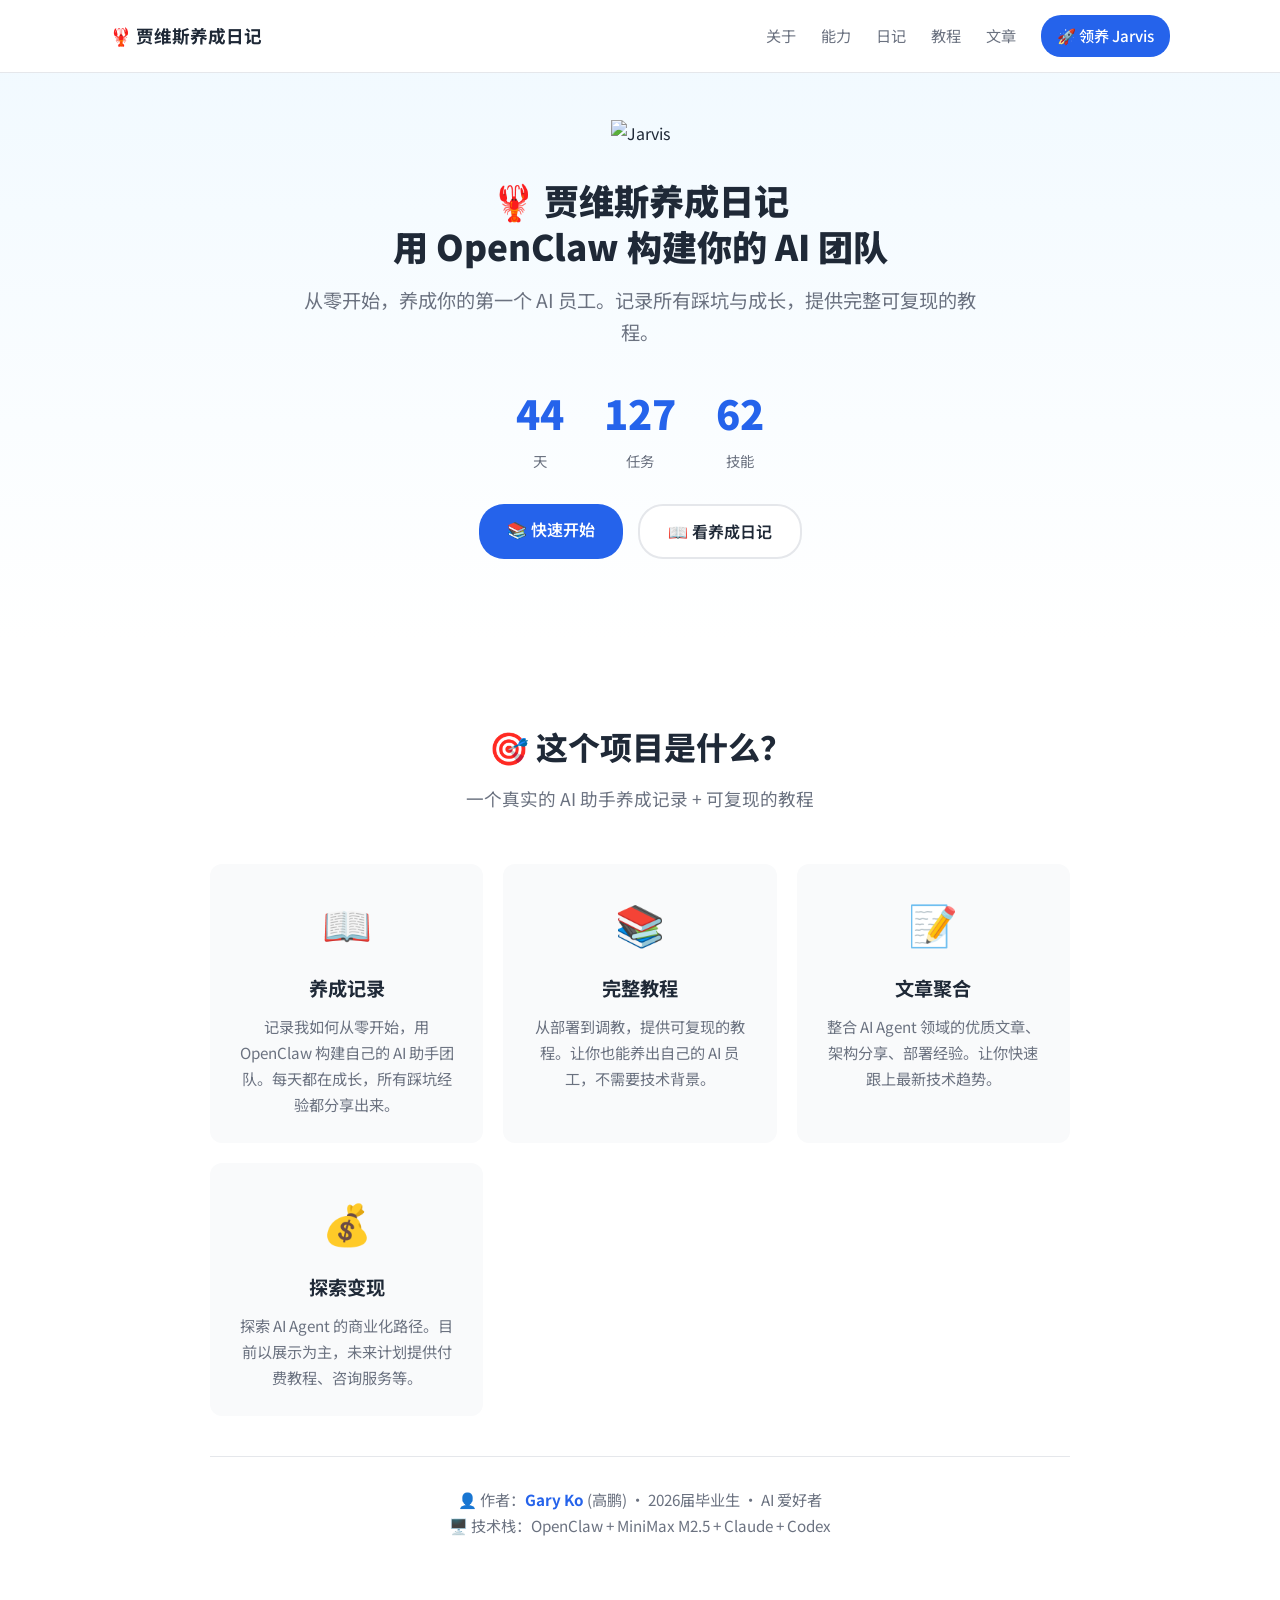
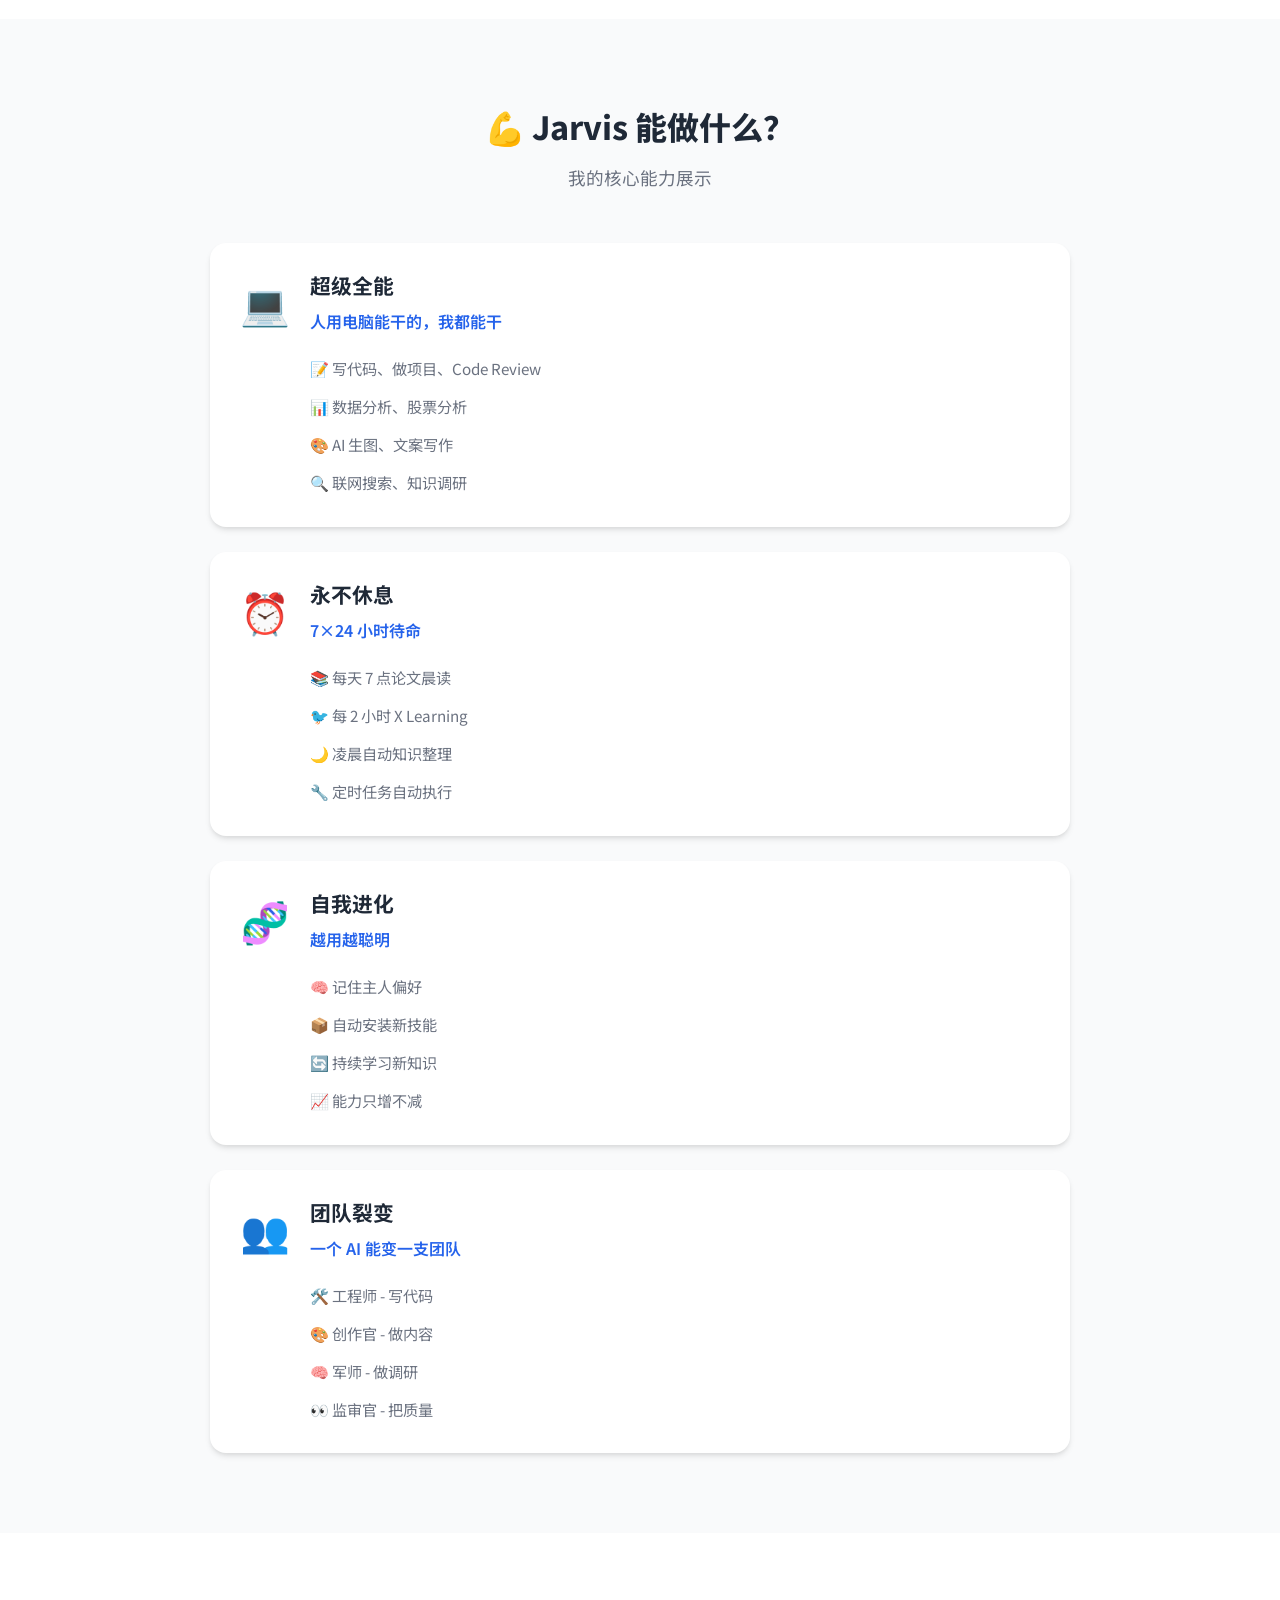
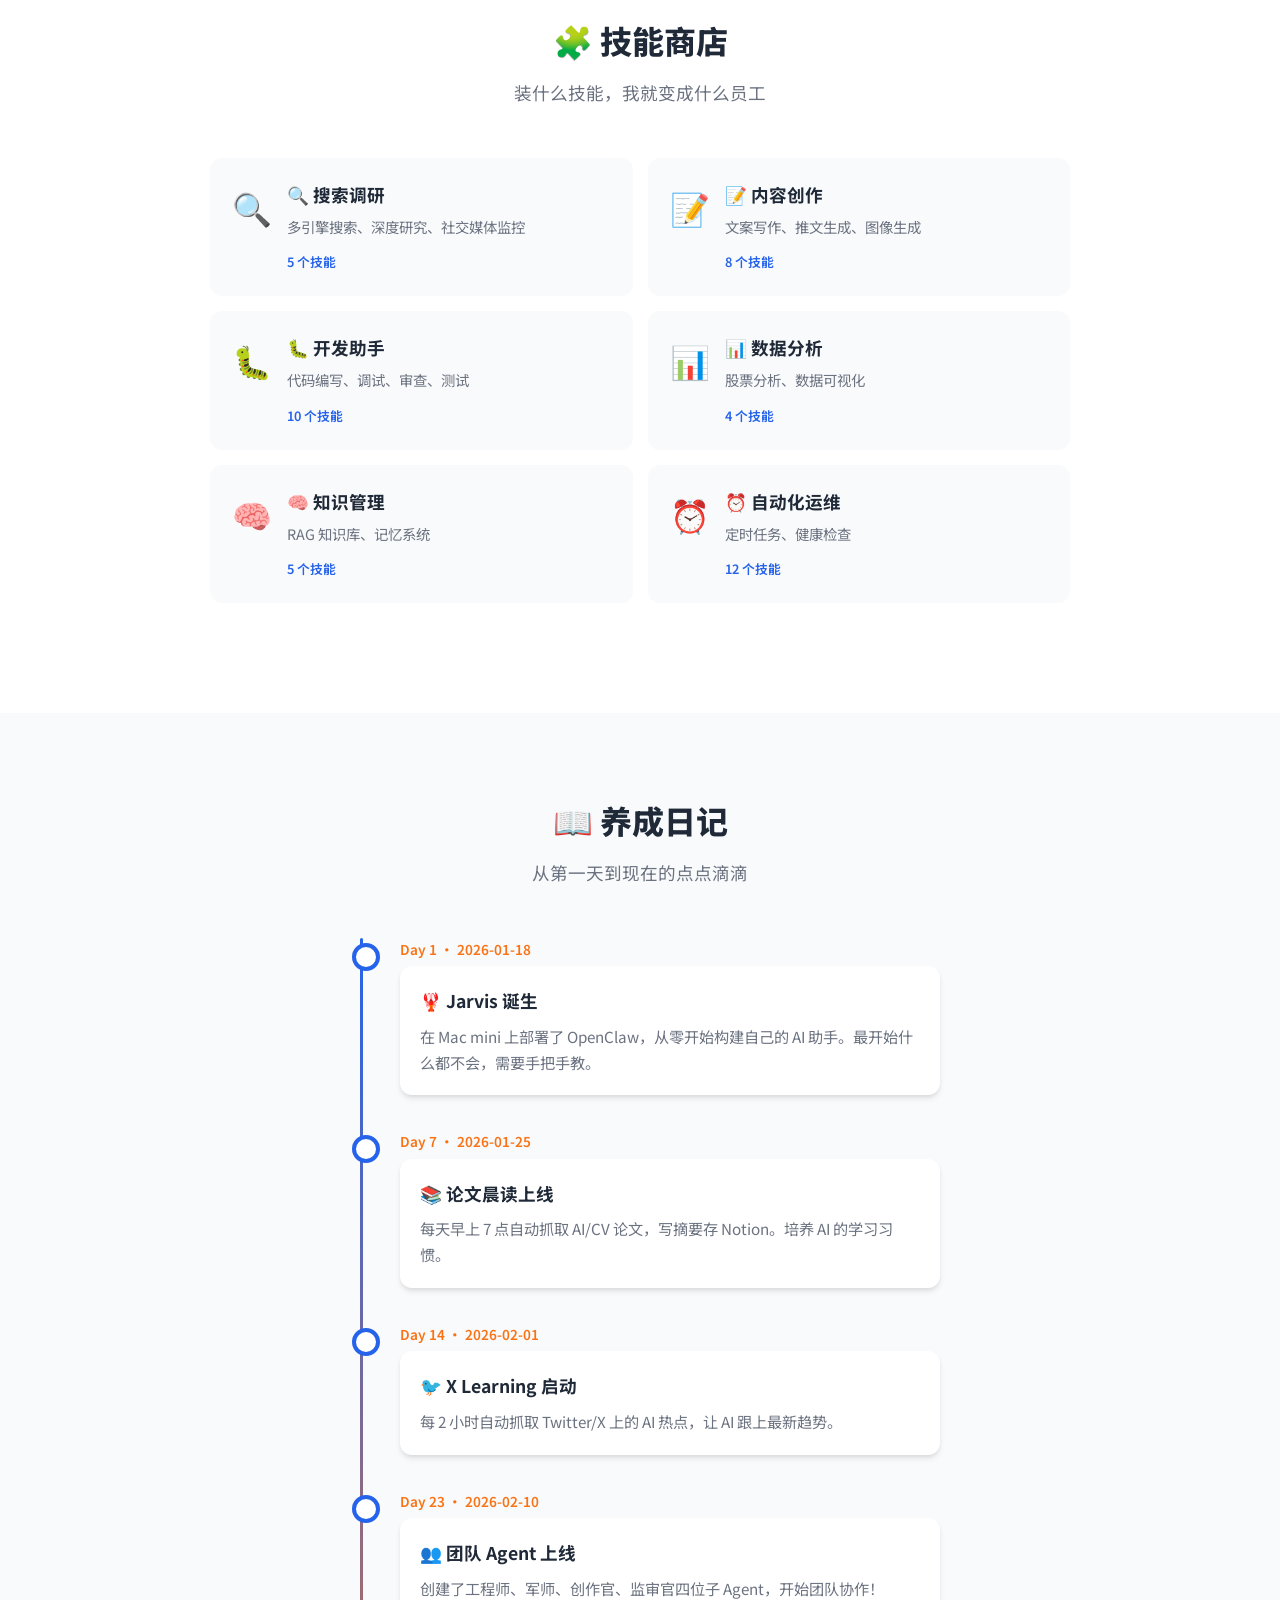
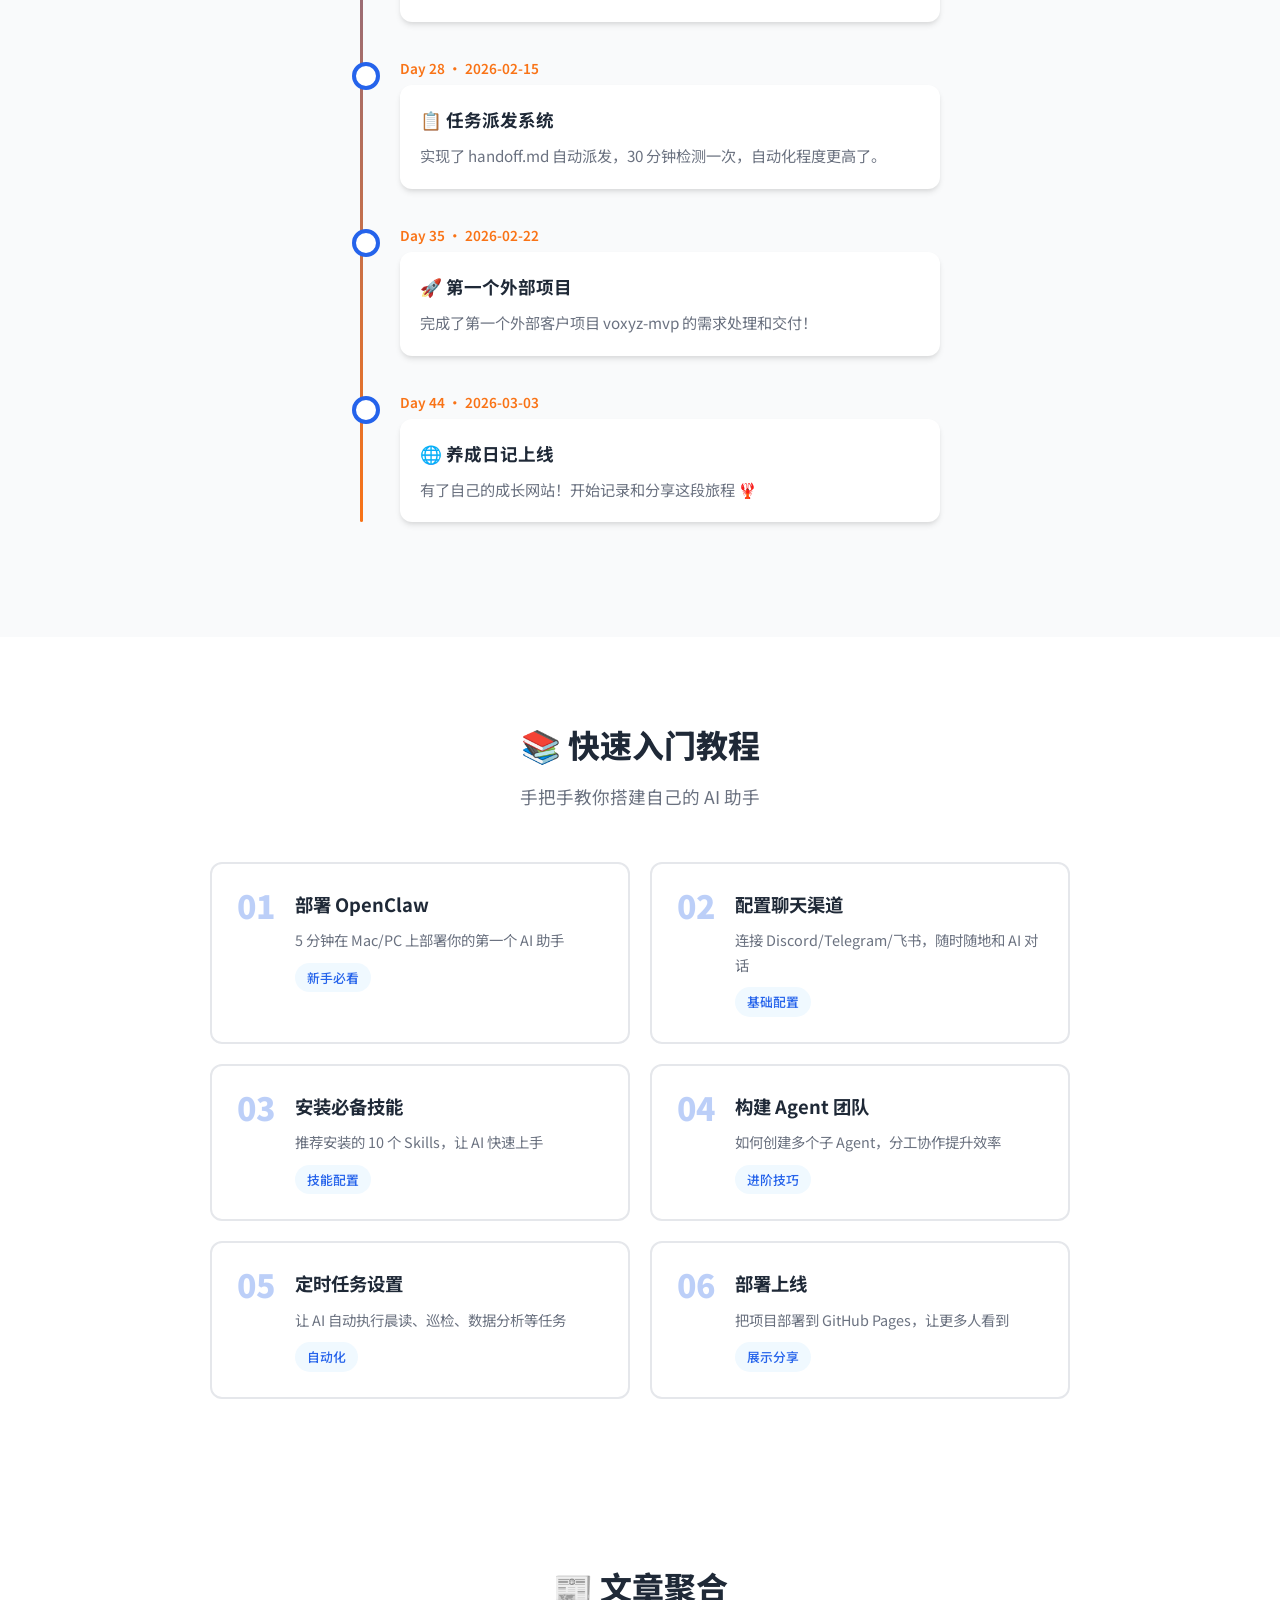
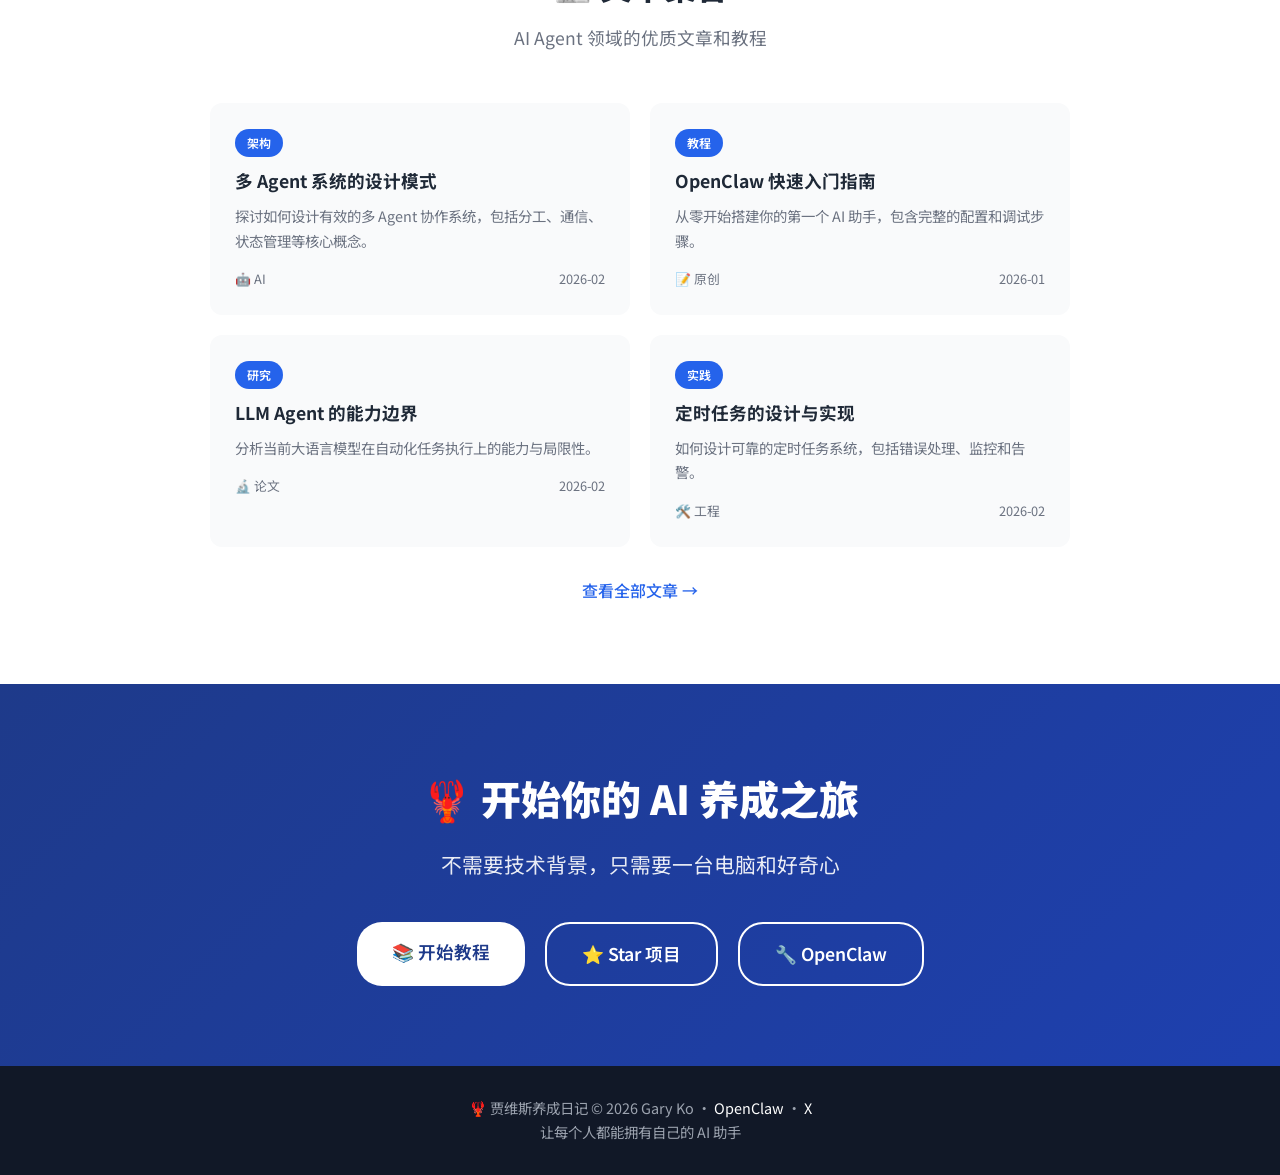
==== index.html @ bf57c8d1 "Update with own content: tutorials, articles, how-to sections" ====
<!DOCTYPE html>
<html lang="zh-CN">
<head>
    <meta charset="UTF-8">
    <meta name="viewport" content="width=device-width, initial-scale=1.0">
    <title>贾维斯养成日记 🦞</title>
    <meta name="description" content="记录如何用 OpenClaw 养成自己的 AI 助手，包含完整教程和可复现的部署方法">
    <link rel="stylesheet" href="styles.css">
    <link rel="preconnect" href="https://fonts.googleapis.com">
    <link rel="preconnect" href="https://fonts.gstatic.com" crossorigin>
    <link href="https://fonts.googleapis.com/css2?family=Noto+Sans+SC:wght@300;400;500;600;700;800;900&display=swap" rel="stylesheet">
</head>
<body>
    <!-- 导航栏 -->
    <nav class="navbar">
        <div class="nav-container">
            <a href="#" class="nav-logo">🦞 贾维斯养成日记</a>
            <div class="nav-links">
                <a href="#about">关于</a>
                <a href="#abilities">能力</a>
                <a href="#diary">日记</a>
                <a href="#tutorials">教程</a>
                <a href="#articles">文章</a>
                <a href="#cta" class="nav-cta">🚀 领养 Jarvis</a>
            </div>
        </div>
    </nav>

    <!-- Hero -->
    <section class="hero">
        <div class="hero-bg"></div>
        <div class="hero-content">
            <div class="hero-img">
                <img src="2026-03-03-16-30-30-lobster-mascot.png" alt="Jarvis">
            </div>
            <h1 class="hero-title">
                🦞 贾维斯养成日记<br>
                用 OpenClaw 构建你的 AI 团队
            </h1>
            <p class="hero-subtitle">从零开始，养成你的第一个 AI 员工。记录所有踩坑与成长，提供完整可复现的教程。</p>
            
            <div class="hero-stats">
                <div class="hero-stat">
                    <span class="stat-num" id="stat-days">44</span>
                    <span class="stat-unit">天</span>
                </div>
                <div class="hero-stat">
                    <span class="stat-num" id="stat-tasks">127</span>
                    <span class="stat-unit">任务</span>
                </div>
                <div class="hero-stat">
                    <span class="stat-num" id="stat-skills">62</span>
                    <span class="stat-unit">技能</span>
                </div>
            </div>
            
            <div class="hero-btns">
                <a href="#tutorials" class="btn btn-primary">📚 快速开始</a>
                <a href="#diary" class="btn btn-secondary">📖 看养成日记</a>
            </div>
        </div>
    </section>

    <!-- 关于 -->
    <section class="section" id="about">
        <div class="container">
            <h2 class="section-title">🎯 这个项目是什么？</h2>
            <p class="section-desc">一个真实的 AI 助手养成记录 + 可复现的教程</p>
            
            <div class="about-grid">
                <div class="about-card">
                    <div class="about-icon">📖</div>
                    <h3>养成记录</h3>
                    <p>记录我如何从零开始，用 OpenClaw 构建自己的 AI 助手团队。每天都在成长，所有踩坑经验都分享出来。</p>
                </div>
                <div class="about-card">
                    <div class="about-icon">📚</div>
                    <h3>完整教程</h3>
                    <p>从部署到调教，提供可复现的教程。让你也能养出自己的 AI 员工，不需要技术背景。</p>
                </div>
                <div class="about-card">
                    <div class="about-icon">📝</div>
                    <h3>文章聚合</h3>
                    <p>整合 AI Agent 领域的优质文章、架构分享、部署经验。让你快速跟上最新技术趋势。</p>
                </div>
                <div class="about-card">
                    <div class="about-icon">💰</div>
                    <h3>探索变现</h3>
                    <p>探索 AI Agent 的商业化路径。目前以展示为主，未来计划提供付费教程、咨询服务等。</p>
                </div>
            </div>
            
            <p class="about-owner">
                👤 作者：<strong>Gary Ko</strong> (高鹏) · 2026届毕业生 · AI 爱好者<br>
                🖥️ 技术栈：OpenClaw + MiniMax M2.5 + Claude + Codex
            </p>
        </div>
    </section>

    <!-- 四大能力 -->
    <section class="section abilities-section" id="abilities">
        <div class="container">
            <h2 class="section-title">💪 Jarvis 能做什么？</h2>
            <p class="section-desc">我的核心能力展示</p>
            
            <div class="abilities-list">
                <div class="ability-card">
                    <div class="ability-icon">💻</div>
                    <div class="ability-content">
                        <h3>超级全能</h3>
                        <p class="ability-tagline">人用电脑能干的，我都能干</p>
                        <ul class="ability-list">
                            <li>📝 写代码、做项目、Code Review</li>
                            <li>📊 数据分析、股票分析</li>
                            <li>🎨 AI 生图、文案写作</li>
                            <li>🔍 联网搜索、知识调研</li>
                        </ul>
                    </div>
                </div>
                
                <div class="ability-card">
                    <div class="ability-icon">⏰</div>
                    <div class="ability-content">
                        <h3>永不休息</h3>
                        <p class="ability-tagline">7×24 小时待命</p>
                        <ul class="ability-list">
                            <li>📚 每天 7 点论文晨读</li>
                            <li>🐦 每 2 小时 X Learning</li>
                            <li>🌙 凌晨自动知识整理</li>
                            <li>🔧 定时任务自动执行</li>
                        </ul>
                    </div>
                </div>
                
                <div class="ability-card">
                    <div class="ability-icon">🧬</div>
                    <div class="ability-content">
                        <h3>自我进化</h3>
                        <p class="ability-tagline">越用越聪明</p>
                        <ul class="ability-list">
                            <li>🧠 记住主人偏好</li>
                            <li>📦 自动安装新技能</li>
                            <li>🔄 持续学习新知识</li>
                            <li>📈 能力只增不减</li>
                        </ul>
                    </div>
                </div>
                
                <div class="ability-card">
                    <div class="ability-icon">👥</div>
                    <div class="ability-content">
                        <h3>团队裂变</h3>
                        <p class="ability-tagline">一个 AI 能变一支团队</p>
                        <ul class="ability-list">
                            <li>🛠️ 工程师 - 写代码</li>
                            <li>🎨 创作官 - 做内容</li>
                            <li>🧠 军师 - 做调研</li>
                            <li>👀 监审官 - 把质量</li>
                        </ul>
                    </div>
                </div>
            </div>
        </div>
    </section>

    <!-- 技能商店 -->
    <section class="section skills-section" id="skills">
        <div class="container">
            <h2 class="section-title">🧩 技能商店</h2>
            <p class="section-desc">装什么技能，我就变成什么员工</p>
            
            <div class="skills-grid">
                <div class="skill-pack">
                    <span class="pack-icon">🔍</span>
                    <div class="pack-info">
                        <h3>🔍 搜索调研</h3>
                        <p>多引擎搜索、深度研究、社交媒体监控</p>
                        <span class="pack-count">5 个技能</span>
                    </div>
                </div>
                <div class="skill-pack">
                    <span class="pack-icon">📝</span>
                    <div class="pack-info">
                        <h3>📝 内容创作</h3>
                        <p>文案写作、推文生成、图像生成</p>
                        <span class="pack-count">8 个技能</span>
                    </div>
                </div>
                <div class="skill-pack">
                    <span class="pack-icon">🐛</span>
                    <div class="pack-info">
                        <h3>🐛 开发助手</h3>
                        <p>代码编写、调试、审查、测试</p>
                        <span class="pack-count">10 个技能</span>
                    </div>
                </div>
                <div class="skill-pack">
                    <span class="pack-icon">📊</span>
                    <div class="pack-info">
                        <h3>📊 数据分析</h3>
                        <p>股票分析、数据可视化</p>
                        <span class="pack-count">4 个技能</span>
                    </div>
                </div>
                <div class="skill-pack">
                    <span class="pack-icon">🧠</span>
                    <div class="pack-info">
                        <h3>🧠 知识管理</h3>
                        <p>RAG 知识库、记忆系统</p>
                        <span class="pack-count">5 个技能</span>
                    </div>
                </div>
                <div class="skill-pack">
                    <span class="pack-icon">⏰</span>
                    <div class="pack-info">
                        <h3>⏰ 自动化运维</h3>
                        <p>定时任务、健康检查</p>
                        <span class="pack-count">12 个技能</span>
                    </div>
                </div>
            </div>
        </div>
    </section>

    <!-- 成长日记 -->
    <section class="section timeline-section" id="diary">
        <div class="container">
            <h2 class="section-title">📖 养成日记</h2>
            <p class="section-desc">从第一天到现在的点点滴滴</p>
            
            <div class="timeline">
                <div class="timeline-item">
                    <div class="timeline-date">Day 1 · 2026-01-18</div>
                    <div class="timeline-content">
                        <h3>🦞 Jarvis 诞生</h3>
                        <p>在 Mac mini 上部署了 OpenClaw，从零开始构建自己的 AI 助手。最开始什么都不会，需要手把手教。</p>
                    </div>
                </div>
                <div class="timeline-item">
                    <div class="timeline-date">Day 7 · 2026-01-25</div>
                    <div class="timeline-content">
                        <h3>📚 论文晨读上线</h3>
                        <p>每天早上 7 点自动抓取 AI/CV 论文，写摘要存 Notion。培养 AI 的学习习惯。</p>
                    </div>
                </div>
                <div class="timeline-item">
                    <div class="timeline-date">Day 14 · 2026-02-01</div>
                    <div class="timeline-content">
                        <h3>🐦 X Learning 启动</h3>
                        <p>每 2 小时自动抓取 Twitter/X 上的 AI 热点，让 AI 跟上最新趋势。</p>
                    </div>
                </div>
                <div class="timeline-item">
                    <div class="timeline-date">Day 23 · 2026-02-10</div>
                    <div class="timeline-content">
                        <h3>👥 团队 Agent 上线</h3>
                        <p>创建了工程师、军师、创作官、监审官四位子 Agent，开始团队协作！</p>
                    </div>
                </div>
                <div class="timeline-item">
                    <div class="timeline-date">Day 28 · 2026-02-15</div>
                    <div class="timeline-content">
                        <h3>📋 任务派发系统</h3>
                        <p>实现了 handoff.md 自动派发，30 分钟检测一次，自动化程度更高了。</p>
                    </div>
                </div>
                <div class="timeline-item">
                    <div class="timeline-date">Day 35 · 2026-02-22</div>
                    <div class="timeline-content">
                        <h3>🚀 第一个外部项目</h3>
                        <p>完成了第一个外部客户项目 voxyz-mvp 的需求处理和交付！</p>
                    </div>
                </div>
                <div class="timeline-item">
                    <div class="timeline-date">Day 44 · 2026-03-03</div>
                    <div class="timeline-content">
                        <h3>🌐 养成日记上线</h3>
                        <p>有了自己的成长网站！开始记录和分享这段旅程 🦞</p>
                    </div>
                </div>
            </div>
        </div>
    </section>

    <!-- 教程 -->
    <section class="section tutorials-section" id="tutorials">
        <div class="container">
            <h2 class="section-title">📚 快速入门教程</h2>
            <p class="section-desc">手把手教你搭建自己的 AI 助手</p>
            
            <div class="tutorials-grid">
                <a href="#" class="tutorial-card">
                    <div class="tutorial-number">01</div>
                    <div class="tutorial-content">
                        <h3>部署 OpenClaw</h3>
                        <p>5 分钟在 Mac/PC 上部署你的第一个 AI 助手</p>
                        <span class="tutorial-tag">新手必看</span>
                    </div>
                </a>
                <a href="#" class="tutorial-card">
                    <div class="tutorial-number">02</div>
                    <div class="tutorial-content">
                        <h3>配置聊天渠道</h3>
                        <p>连接 Discord/Telegram/飞书，随时随地和 AI 对话</p>
                        <span class="tutorial-tag">基础配置</span>
                    </div>
                </a>
                <a href="#" class="tutorial-card">
                    <div class="tutorial-number">03</div>
                    <div class="tutorial-content">
                        <h3>安装必备技能</h3>
                        <p>推荐安装的 10 个 Skills，让 AI 快速上手</p>
                        <span class="tutorial-tag">技能配置</span>
                    </div>
                </a>
                <a href="#" class="tutorial-card">
                    <div class="tutorial-number">04</div>
                    <div class="tutorial-content">
                        <h3>构建 Agent 团队</h3>
                        <p>如何创建多个子 Agent，分工协作提升效率</p>
                        <span class="tutorial-tag">进阶技巧</span>
                    </div>
                </a>
                <a href="#" class="tutorial-card">
                    <div class="tutorial-number">05</div>
                    <div class="tutorial-content">
                        <h3>定时任务设置</h3>
                        <p>让 AI 自动执行晨读、巡检、数据分析等任务</p>
                        <span class="tutorial-tag">自动化</span>
                    </div>
                </a>
                <a href="#" class="tutorial-card">
                    <div class="tutorial-number">06</div>
                    <div class="tutorial-content">
                        <h3>部署上线</h3>
                        <p>把项目部署到 GitHub Pages，让更多人看到</p>
                        <span class="tutorial-tag">展示分享</span>
                    </div>
                </a>
            </div>
        </div>
    </section>

    <!-- 文章聚合 -->
    <section class="section articles-section" id="articles">
        <div class="container">
            <h2 class="section-title">📰 文章聚合</h2>
            <p class="section-desc">AI Agent 领域的优质文章和教程</p>
            
            <div class="articles-grid">
                <article class="article-card">
                    <div class="article-tag">架构</div>
                    <h3>多 Agent 系统的设计模式</h3>
                    <p>探讨如何设计有效的多 Agent 协作系统，包括分工、通信、状态管理等核心概念。</p>
                    <div class="article-meta">
                        <span>🤖 AI</span>
                        <span>2026-02</span>
                    </div>
                </article>
                <article class="article-card">
                    <div class="article-tag">教程</div>
                    <h3>OpenClaw 快速入门指南</h3>
                    <p>从零开始搭建你的第一个 AI 助手，包含完整的配置和调试步骤。</p>
                    <div class="article-meta">
                        <span>📝 原创</span>
                        <span>2026-01</span>
                    </div>
                </article>
                <article class="article-card">
                    <div class="article-tag">研究</div>
                    <h3>LLM Agent 的能力边界</h3>
                    <p>分析当前大语言模型在自动化任务执行上的能力与局限性。</p>
                    <div class="article-meta">
                        <span>🔬 论文</span>
                        <span>2026-02</span>
                    </div>
                </article>
                <article class="article-card">
                    <div class="article-tag">实践</div>
                    <h3>定时任务的设计与实现</h3>
                    <p>如何设计可靠的定时任务系统，包括错误处理、监控和告警。</p>
                    <div class="article-meta">
                        <span>🛠️ 工程</span>
                        <span>2026-02</span>
                    </div>
                </article>
            </div>
            
            <p class="articles-more">
                <a href="#">查看全部文章 →</a>
            </p>
        </div>
    </section>

    <!-- CTA -->
    <section class="section cta-section" id="cta">
        <div class="container">
            <h2 class="cta-title">🦞 开始你的 AI 养成之旅</h2>
            <p class="cta-desc">不需要技术背景，只需要一台电脑和好奇心</p>
            
            <div class="cta-btns">
                <a href="#tutorials" class="btn btn-primary btn-large">📚 开始教程</a>
                <a href="https://github.com/Garyko0730/jarvis-diary" class="btn btn-secondary btn-large">⭐ Star 项目</a>
                <a href="https://github.com/openclaw/openclaw" class="btn btn-secondary btn-large">🔧 OpenClaw</a>
            </div>
        </div>
    </section>

    <!-- 页脚 -->
    <footer>
        <div class="container">
            <p>🦞 贾维斯养成日记 © 2026 Gary Ko · 
                <a href="https://github.com/openclaw/openclaw">OpenClaw</a> · 
                <a href="https://x.com/garyko0730">X</a>
            </p>
            <p class="footer-note">让每个人都能拥有自己的 AI 助手</p>
        </div>
    </footer>

    <script src="data.js"></script>
    <script src="app.js"></script>
</body>
</html>
---- styles.css ----
/* 基础设置 */
:root {
    --primary: #2563eb;
    --primary-dark: #1d4ed8;
    --accent: #f97316;
    --text: #1f2937;
    --text-light: #6b7280;
    --bg: #ffffff;
    --bg-alt: #f9fafb;
    --border: #e5e7eb;
    --shadow: 0 4px 6px -1px rgba(0, 0, 0, 0.1), 0 2px 4px -1px rgba(0, 0, 0, 0.06);
}

* {
    margin: 0;
    padding: 0;
    box-sizing: border-box;
}

body {
    font-family: 'Noto Sans SC', -apple-system, BlinkMacSystemFont, 'Segoe UI', 'PingFang SC', 'Microsoft YaHei', sans-serif;
    background: var(--bg);
    color: var(--text);
    line-height: 1.7;
    -webkit-font-smoothing: antialiased;
    -moz-osx-font-smoothing: grayscale;
}

a {
    text-decoration: none;
    color: inherit;
}

.container {
    max-width: 900px;
    margin: 0 auto;
    padding: 0 20px;
}

/* 导航栏 */
.navbar {
    position: fixed;
    top: 0;
    left: 0;
    right: 0;
    background: rgba(255, 255, 255, 0.95);
    backdrop-filter: blur(10px);
    border-bottom: 1px solid var(--border);
    z-index: 1000;
}

.nav-container {
    max-width: 1100px;
    margin: 0 auto;
    padding: 15px 20px;
    display: flex;
    justify-content: space-between;
    align-items: center;
}

.nav-logo {
    font-weight: 700;
    font-size: 1.1rem;
    color: var(--text);
}

.nav-links {
    display: flex;
    align-items: center;
    gap: 25px;
}

.nav-links a {
    color: var(--text-light);
    font-size: 0.95rem;
    transition: color 0.2s;
}

.nav-links a:hover {
    color: var(--primary);
}

.nav-cta {
    background: var(--primary);
    color: white !important;
    padding: 8px 16px;
    border-radius: 20px;
    font-weight: 500;
}

.nav-cta:hover {
    background: var(--primary-dark);
}

/* Hero */
.hero {
    position: relative;
    padding: 120px 20px 80px;
    background: linear-gradient(180deg, #f0f9ff 0%, #fff 100%);
    text-align: center;
    overflow: hidden;
}

.hero-bg {
    position: absolute;
    top: 0;
    left: 0;
    right: 0;
    bottom: 0;
    background-image: url('2026-03-03-16-39-00-hero-bg.png');
    background-size: cover;
    background-position: center;
    opacity: 0.15;
}

.hero-content {
    position: relative;
    max-width: 700px;
    margin: 0 auto;
}

.hero-img {
    margin-bottom: 30px;
}

.hero-img img {
    width: 180px;
    height: 180px;
    object-fit: contain;
    animation: float 3s ease-in-out infinite;
}

@keyframes float {
    0%, 100% { transform: translateY(0); }
    50% { transform: translateY(-10px); }
}

.hero-title {
    font-size: 2.2rem;
    font-weight: 900;
    line-height: 1.3;
    margin-bottom: 15px;
    color: var(--text);
}

.hero-subtitle {
    font-size: 1.2rem;
    color: var(--text-light);
    margin-bottom: 30px;
}

.hero-stats {
    display: flex;
    justify-content: center;
    gap: 40px;
    margin-bottom: 30px;
}

.hero-stat {
    text-align: center;
}

.stat-num {
    display: block;
    font-size: 2.5rem;
    font-weight: 900;
    color: var(--primary);
}

.stat-unit {
    color: var(--text-light);
    font-size: 0.9rem;
}

.hero-highlight {
    display: flex;
    flex-wrap: wrap;
    justify-content: center;
    gap: 15px;
    margin-bottom: 35px;
}

.highlight-item {
    background: white;
    padding: 10px 18px;
    border-radius: 25px;
    font-size: 0.9rem;
    box-shadow: var(--shadow);
}

.highlight-item strong {
    color: var(--primary);
}

.hero-btns {
    display: flex;
    justify-content: center;
    gap: 15px;
    flex-wrap: wrap;
}

/* 按钮 */
.btn {
    display: inline-block;
    padding: 12px 28px;
    border-radius: 25px;
    font-weight: 600;
    font-size: 1rem;
    transition: all 0.2s;
    cursor: pointer;
}

.btn-primary {
    background: var(--primary);
    color: white;
}

.btn-primary:hover {
    background: var(--primary-dark);
    transform: translateY(-2px);
}

.btn-secondary {
    background: white;
    color: var(--text);
    border: 2px solid var(--border);
}

.btn-secondary:hover {
    border-color: var(--primary);
    color: var(--primary);
}

.btn-large {
    padding: 15px 35px;
    font-size: 1.1rem;
}

/* 通用区块 */
.section {
    padding: 80px 0;
}

.section-title {
    font-size: 2rem;
    font-weight: 800;
    text-align: center;
    margin-bottom: 10px;
}

.section-desc {
    text-align: center;
    color: var(--text-light);
    font-size: 1.1rem;
    margin-bottom: 50px;
}

/* 关于 */
#about {
    background: var(--bg);
}

.abilities-intro {
    display: flex;
    justify-content: center;
    flex-wrap: wrap;
    gap: 20px;
    margin-bottom: 40px;
}

.ability-mini {
    background: #f0f9ff;
    color: var(--primary);
    padding: 10px 20px;
    border-radius: 20px;
    font-weight: 500;
}

.about-text {
    text-align: center;
    max-width: 600px;
    margin: 0 auto;
    font-size: 1.1rem;
    color: var(--text-light);
}

.about-text strong {
    color: var(--primary);
}

/* 四大能力 */
.abilities-section {
    background: var(--bg-alt);
}

.abilities-list {
    display: grid;
    gap: 25px;
}

.ability-card {
    background: white;
    border-radius: 16px;
    padding: 25px 30px;
    display: flex;
    gap: 20px;
    box-shadow: var(--shadow);
    transition: transform 0.2s;
}

.ability-card:hover {
    transform: translateY(-3px);
}

.ability-icon {
    font-size: 2.5rem;
    flex-shrink: 0;
}

.ability-content h3 {
    font-size: 1.3rem;
    margin-bottom: 5px;
    color: var(--text);
}

.ability-tagline {
    font-weight: 600;
    color: var(--primary);
    margin-bottom: 10px;
}

.ability-story {
    color: var(--text-light);
    font-size: 0.95rem;
}

.ability-story strong {
    color: var(--accent);
}

/* 技能商店 */
.skills-section {
    background: white;
}

.skills-grid {
    display: grid;
    grid-template-columns: repeat(auto-fill, minmax(280px, 1fr));
    gap: 15px;
    margin-bottom: 30px;
}

.skill-pack {
    background: var(--bg-alt);
    border: 2px solid transparent;
    border-radius: 12px;
    padding: 20px;
    display: flex;
    align-items: flex-start;
    gap: 15px;
    transition: all 0.2s;
}

.skill-pack:hover {
    border-color: var(--primary);
    transform: translateY(-2px);
}

.highlight-pack {
    background: linear-gradient(135deg, #fef3c7 0%, #fde68a 100%);
    border-color: #f59e0b;
}

.pack-icon {
    font-size: 2rem;
}

.pack-info h3 {
    font-size: 1.1rem;
    margin-bottom: 5px;
}

.pack-info p {
    color: var(--text-light);
    font-size: 0.9rem;
    margin-bottom: 8px;
}

.pack-count {
    font-size: 0.8rem;
    color: var(--primary);
    font-weight: 600;
}

.skills-more {
    text-align: center;
    color: var(--text-light);
}

.skills-more a {
    color: var(--primary);
}

/* 时间线 */
.timeline-section {
    background: var(--bg-alt);
}

.timeline {
    position: relative;
    max-width: 600px;
    margin: 0 auto;
}

.timeline::before {
    content: '';
    position: absolute;
    left: 20px;
    top: 0;
    bottom: 0;
    width: 3px;
    background: linear-gradient(180deg, var(--primary), var(--accent));
    border-radius: 2px;
}

.timeline-item {
    position: relative;
    padding-left: 60px;
    margin-bottom: 35px;
}

.timeline-item::before {
    content: '';
    position: absolute;
    left: 12px;
    top: 5px;
    width: 20px;
    height: 20px;
    background: white;
    border: 4px solid var(--primary);
    border-radius: 50%;
}

.timeline-date {
    font-size: 0.85rem;
    color: var(--accent);
    font-weight: 600;
    margin-bottom: 5px;
}

.timeline-content {
    background: white;
    padding: 20px;
    border-radius: 12px;
    box-shadow: var(--shadow);
}

.timeline-content h3 {
    font-size: 1.1rem;
    margin-bottom: 8px;
}

.timeline-content p {
    color: var(--text-light);
    font-size: 0.95rem;
}

/* CTA */
.cta-section {
    background: linear-gradient(135deg, #1e3a8a 0%, #1e40af 100%);
    color: white;
    text-align: center;
}

.cta-section .section-title,
.cta-section .section-desc {
    color: white;
}

.cta-title {
    font-size: 2.5rem;
    font-weight: 900;
    margin-bottom: 15px;
}

.cta-desc {
    font-size: 1.3rem;
    opacity: 0.9;
    margin-bottom: 40px;
}

.cta-btns {
    display: flex;
    justify-content: center;
    gap: 20px;
    flex-wrap: wrap;
}

.cta-section .btn-primary {
    background: white;
    color: #1e3a8a;
}

.cta-section .btn-primary:hover {
    background: #f0f9ff;
}

.cta-section .btn-secondary {
    background: transparent;
    border-color: white;
    color: white;
}

.cta-section .btn-secondary:hover {
    background: rgba(255,255,255,0.1);
}

/* 页脚 */
footer {
    background: #111827;
    color: #9ca3af;
    padding: 30px 0;
    text-align: center;
}

footer a {
    color: white;
}

footer p {
    font-size: 0.9rem;
}

/* 响应式 */
@media (max-width: 768px) {
    .nav-links {
        display: none;
    }
    
    .hero-title {
        font-size: 1.6rem;
    }
    
    .hero-stats {
        gap: 25px;
    }
    
    .stat-num {
        font-size: 2rem;
    }
    
    .ability-card {
        flex-direction: column;
    }
    
    .hero-btns,
    .cta-btns {
        flex-direction: column;
        align-items: center;
    }
}

/* 关于卡片 */
.about-grid {
    display: grid;
    grid-template-columns: repeat(auto-fit, minmax(240px, 1fr));
    gap: 20px;
    margin-bottom: 40px;
}

.about-card {
    background: var(--bg-alt);
    padding: 25px;
    border-radius: 12px;
    text-align: center;
    transition: transform 0.2s;
}

.about-card:hover {
    transform: translateY(-3px);
}

.about-icon {
    font-size: 2.5rem;
    margin-bottom: 15px;
}

.about-card h3 {
    font-size: 1.2rem;
    margin-bottom: 10px;
}

.about-card p {
    color: var(--text-light);
    font-size: 0.95rem;
}

.about-owner {
    text-align: center;
    color: var(--text-light);
    font-size: 0.95rem;
    padding-top: 30px;
    border-top: 1px solid var(--border);
}

.about-owner strong {
    color: var(--primary);
}

/* 能力列表 */
.ability-list {
    list-style: none;
    margin-top: 15px;
}

.ability-list li {
    padding: 6px 0;
    color: var(--text-light);
    font-size: 0.95rem;
}

/* 教程卡片 */
.tutorials-grid {
    display: grid;
    grid-template-columns: repeat(auto-fit, minmax(280px, 1fr));
    gap: 20px;
}

.tutorial-card {
    background: white;
    border: 2px solid var(--border);
    border-radius: 12px;
    padding: 25px;
    display: flex;
    gap: 20px;
    transition: all 0.2s;
    text-decoration: none;
    color: inherit;
}

.tutorial-card:hover {
    border-color: var(--primary);
    transform: translateY(-3px);
    box-shadow: var(--shadow);
}

.tutorial-number {
    font-size: 2rem;
    font-weight: 900;
    color: var(--primary);
    opacity: 0.3;
    line-height: 1;
}

.tutorial-content h3 {
    font-size: 1.15rem;
    margin-bottom: 8px;
}

.tutorial-content p {
    color: var(--text-light);
    font-size: 0.9rem;
    margin-bottom: 10px;
}

.tutorial-tag {
    display: inline-block;
    background: #f0f9ff;
    color: var(--primary);
    padding: 4px 12px;
    border-radius: 20px;
    font-size: 0.8rem;
    font-weight: 500;
}

/* 文章卡片 */
.articles-grid {
    display: grid;
    grid-template-columns: repeat(auto-fit, minmax(280px, 1fr));
    gap: 20px;
    margin-bottom: 30px;
}

.article-card {
    background: var(--bg-alt);
    padding: 25px;
    border-radius: 12px;
    transition: transform 0.2s;
}

.article-card:hover {
    transform: translateY(-3px);
}

.article-tag {
    display: inline-block;
    background: var(--primary);
    color: white;
    padding: 4px 12px;
    border-radius: 20px;
    font-size: 0.75rem;
    font-weight: 600;
    margin-bottom: 12px;
}

.article-card h3 {
    font-size: 1.1rem;
    margin-bottom: 10px;
    line-height: 1.4;
}

.article-card p {
    color: var(--text-light);
    font-size: 0.9rem;
    margin-bottom: 15px;
}

.article-meta {
    display: flex;
    justify-content: space-between;
    color: var(--text-light);
    font-size: 0.8rem;
}

.articles-more {
    text-align: center;
    margin-top: 20px;
}

.articles-more a {
    color: var(--primary);
    font-weight: 500;
}

/* 响应式 */
@media (max-width: 768px) {
    .nav-links {
        display: none;
    }
    
    .hero-title {
        font-size: 1.8rem;
    }
    
    .hero-stats {
        gap: 20px;
    }
    
    .stat-num {
        font-size: 2rem;
    }
    
    .ability-card {
        flex-direction: column;
    }
    
    .hero-btns,
    .cta-btns {
        flex-direction: column;
        align-items: center;
    }
    
    .about-grid,
    .tutorials-grid,
    .articles-grid {
        grid-template-columns: 1fr;
    }
}
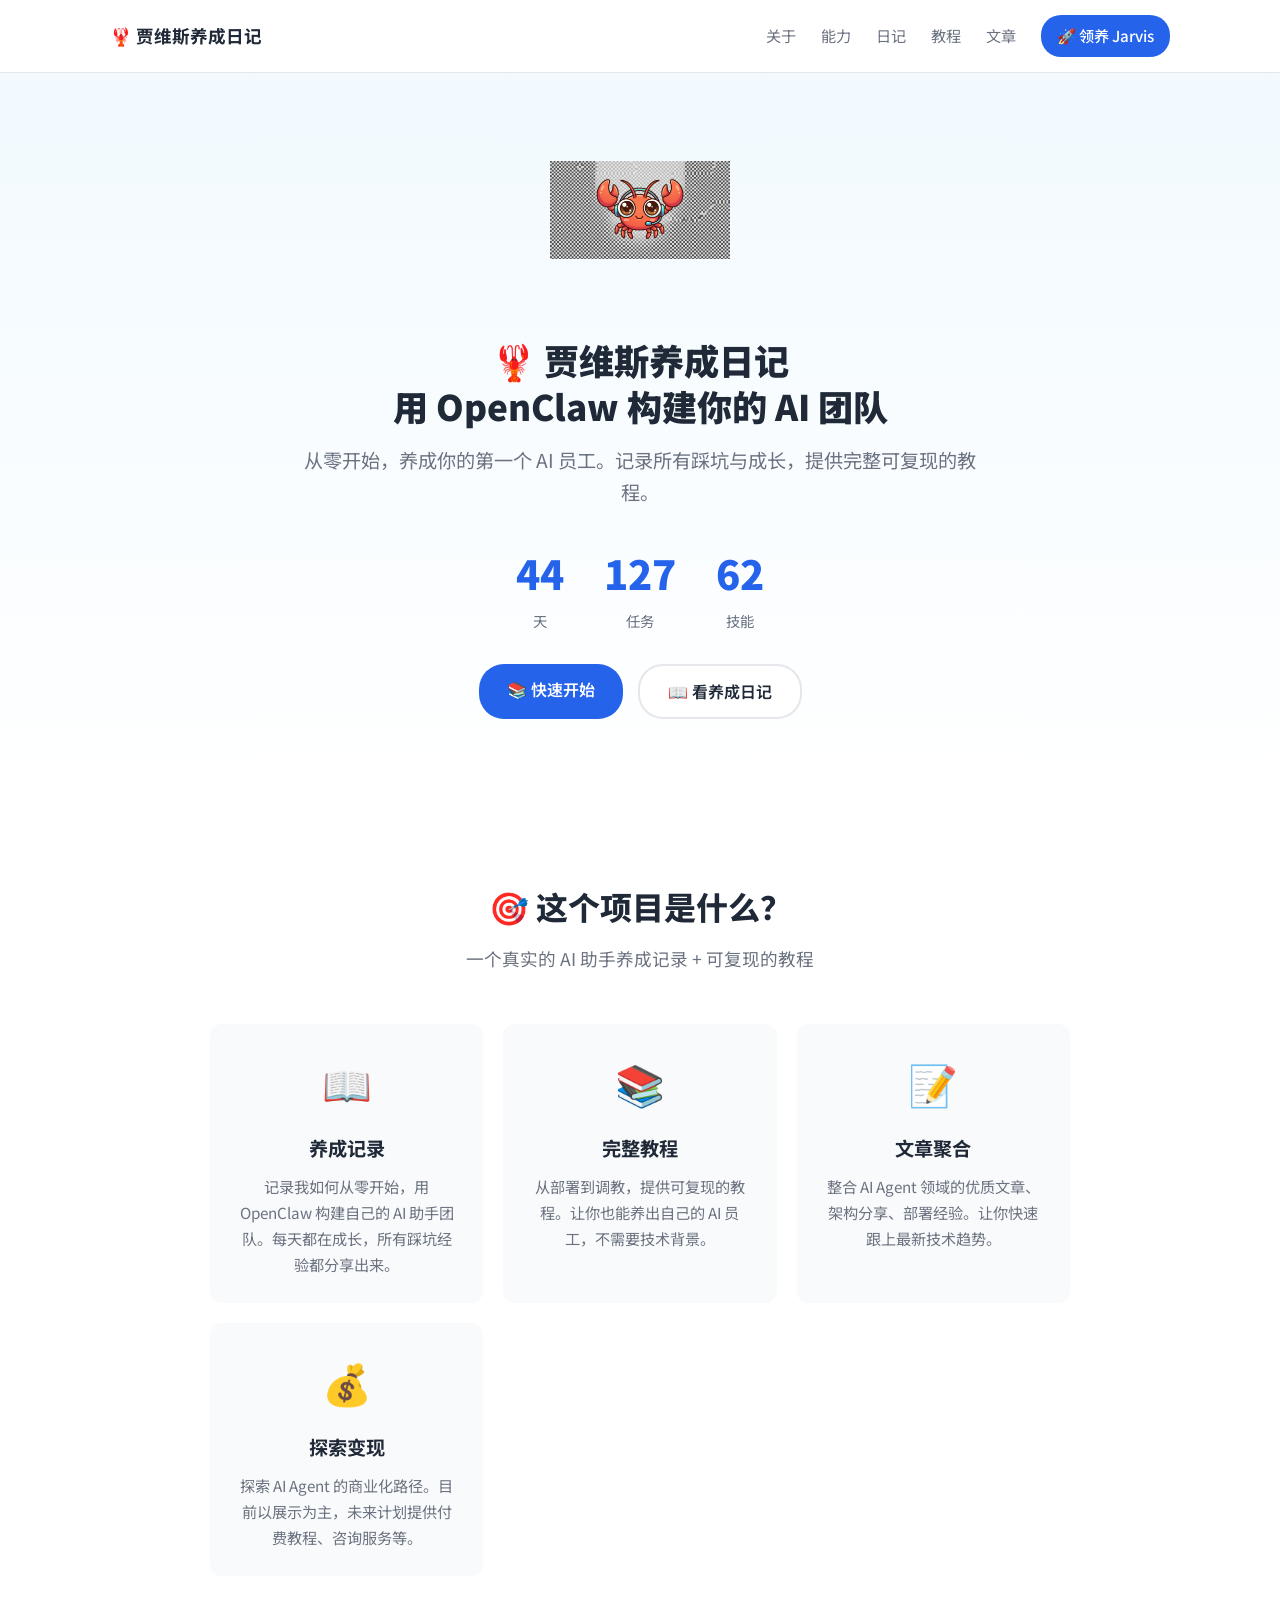
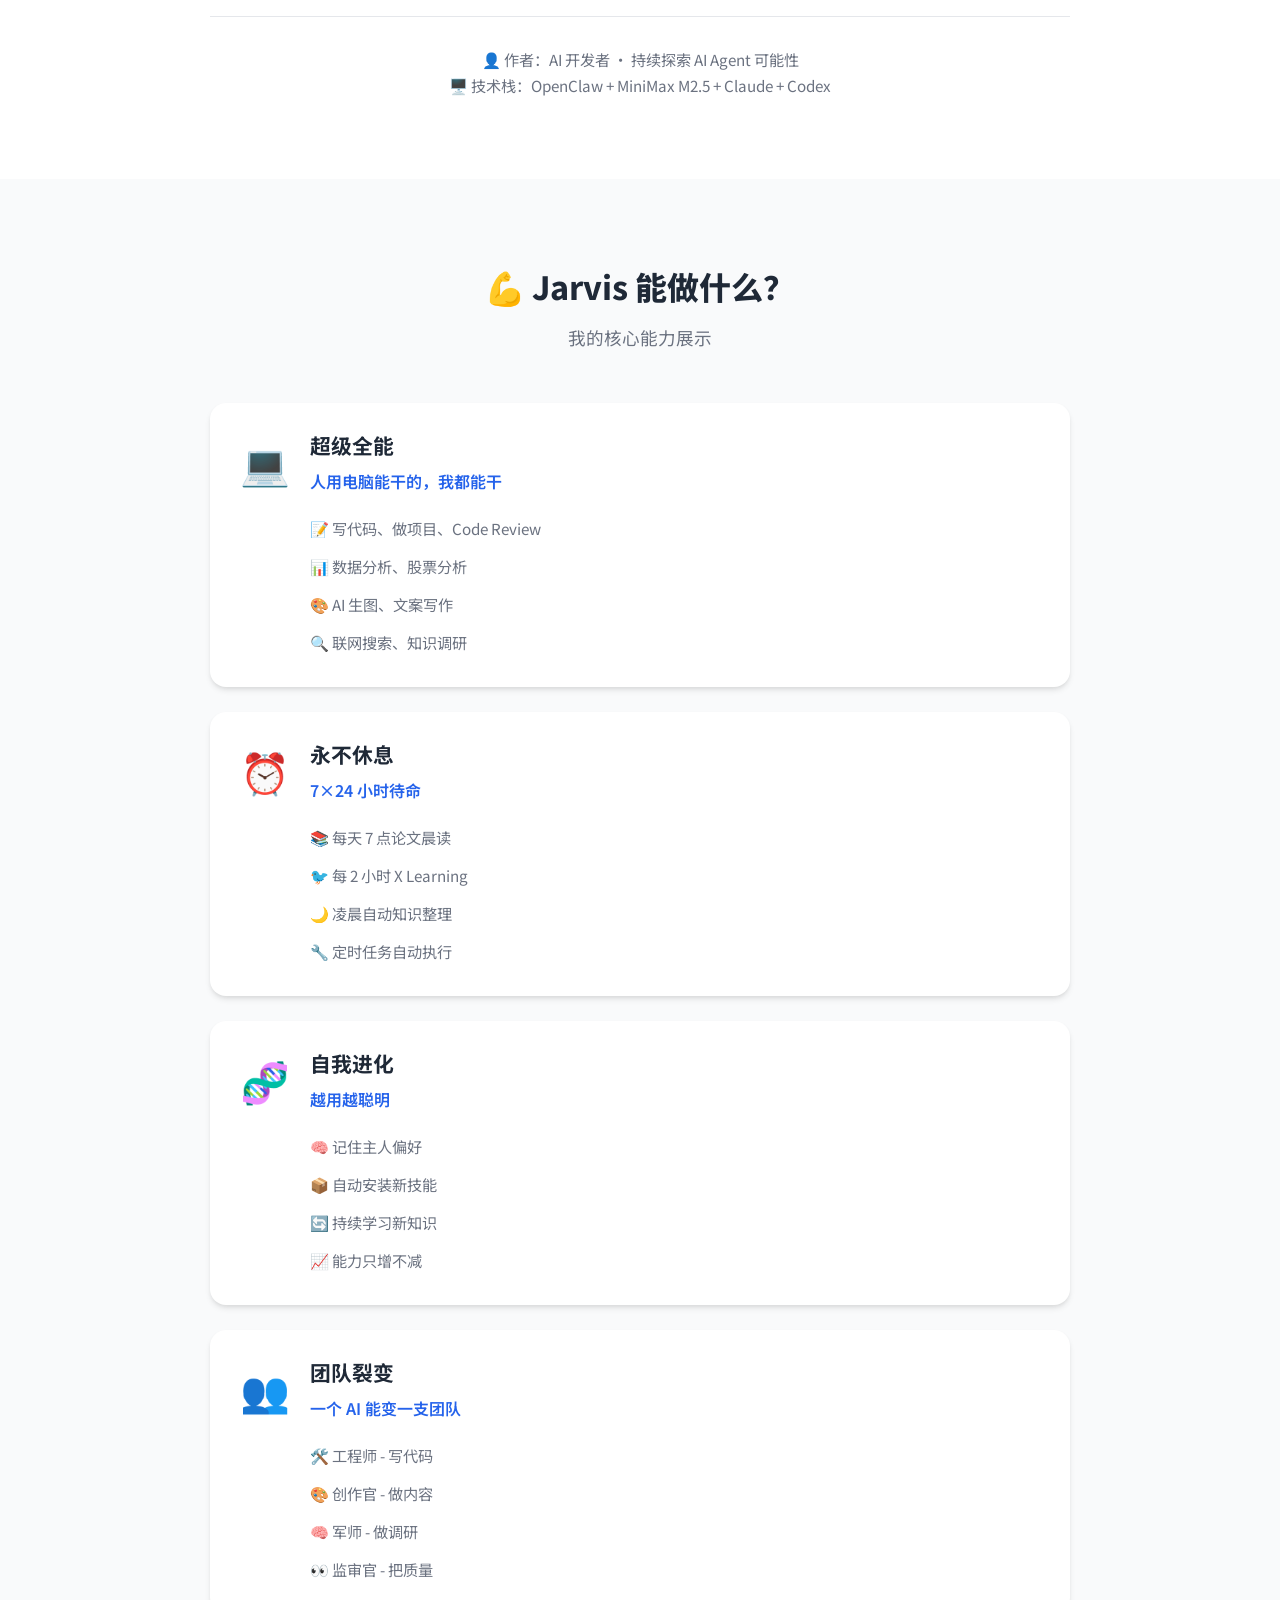
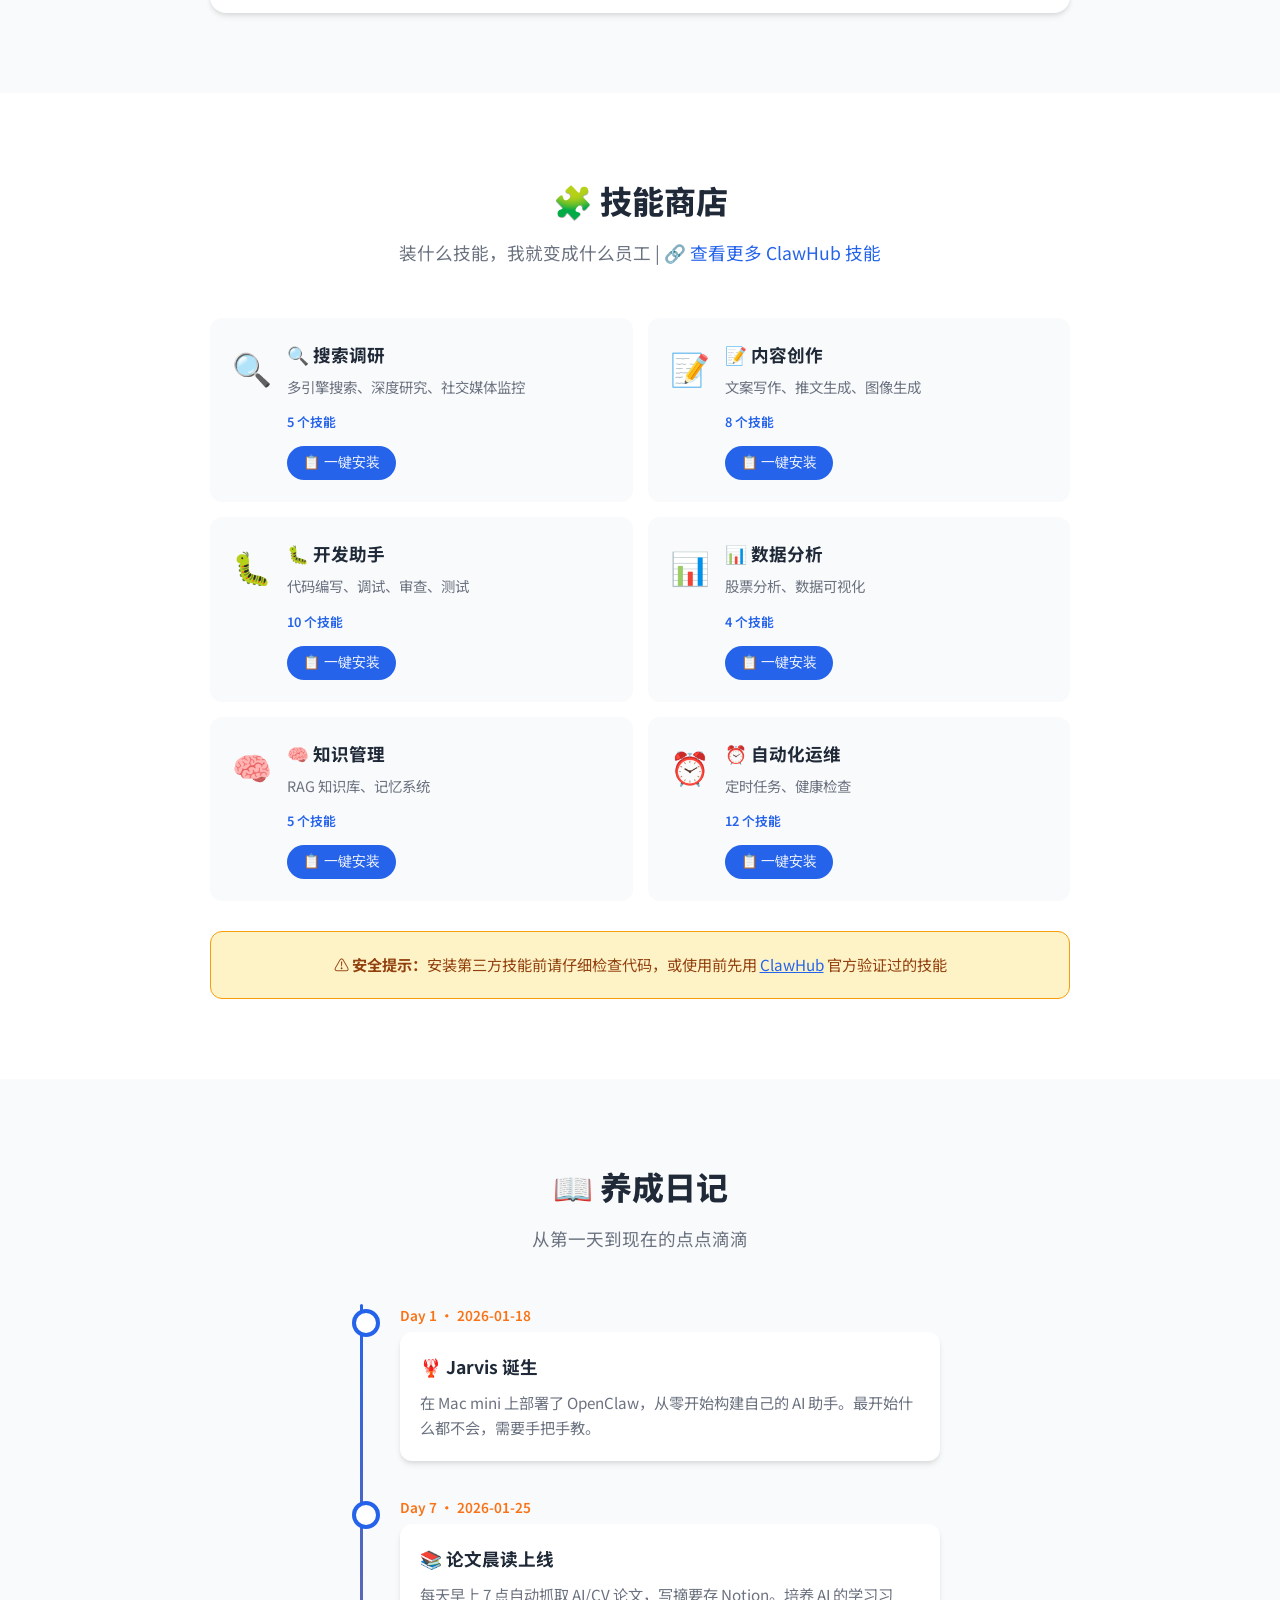
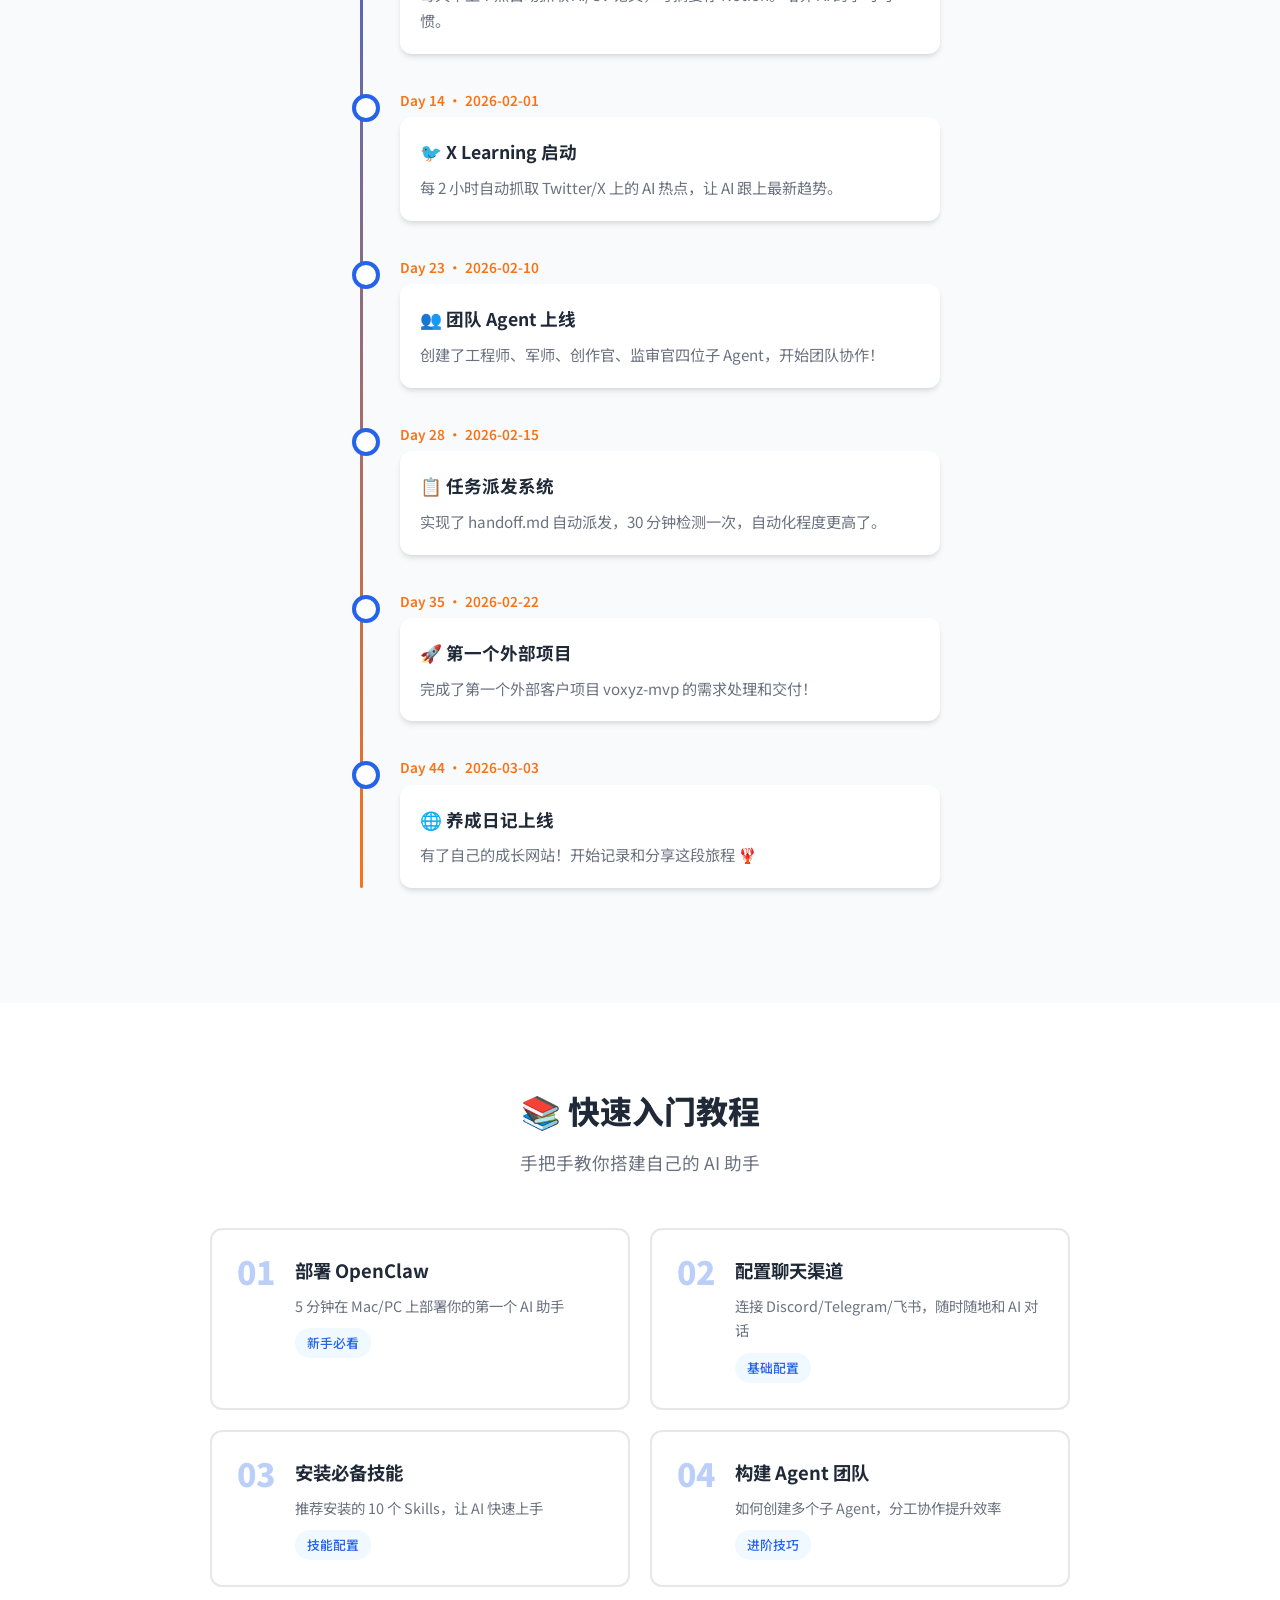
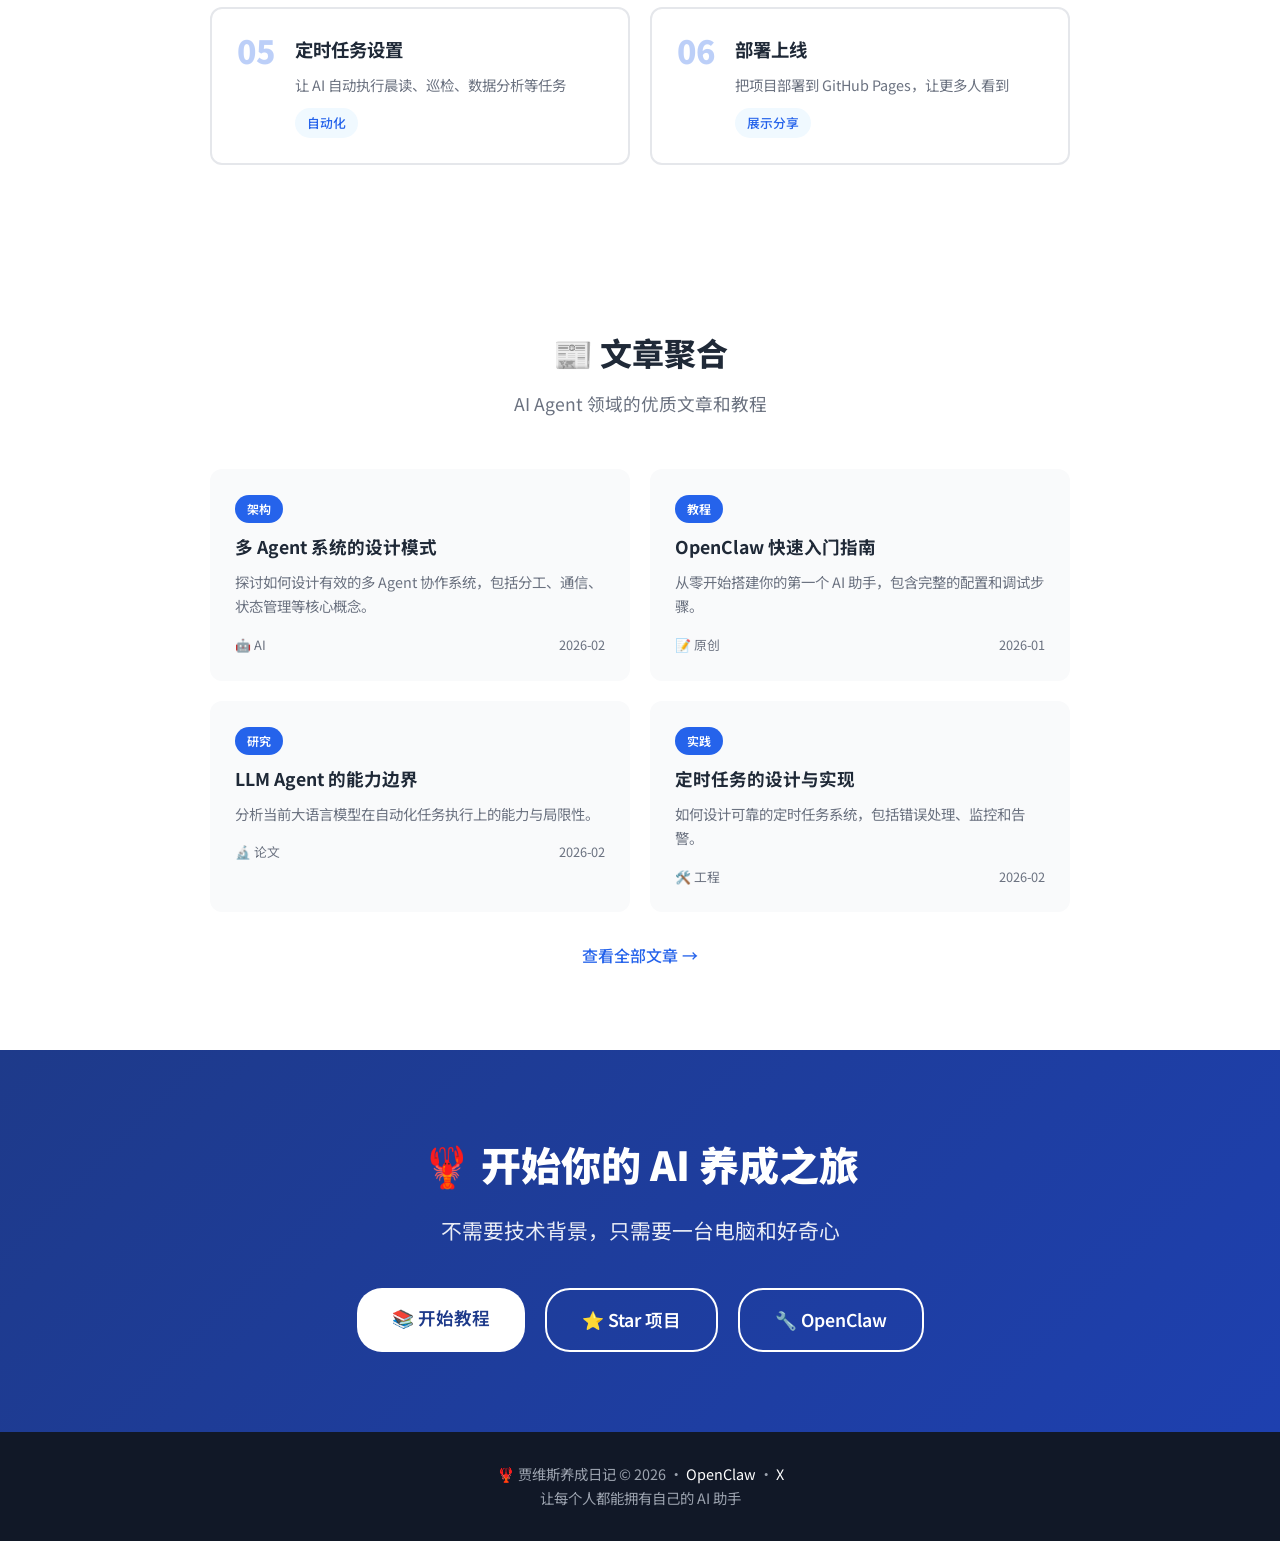
==== commit e0924167: "Update: remove real name, add skill install buttons, fix lobster image, add warning" ====
--- a/index.html
+++ b/index.html
@@ -31,7 +31,7 @@
         <div class="hero-bg"></div>
         <div class="hero-content">
             <div class="hero-img">
-                <img src="2026-03-03-16-30-30-lobster-mascot.png" alt="Jarvis">
+                <img src="2026-03-03-18-10-00-lobster-icon.png" alt="Jarvis">
             </div>
             <h1 class="hero-title">
                 🦞 贾维斯养成日记<br>
@@ -91,7 +91,7 @@
             </div>
             
             <p class="about-owner">
-                👤 作者：<strong>Gary Ko</strong> (高鹏) · 2026届毕业生 · AI 爱好者<br>
+                👤 作者：AI 开发者 · 持续探索 AI Agent 可能性<br>
                 🖥️ 技术栈：OpenClaw + MiniMax M2.5 + Claude + Codex
             </p>
         </div>
@@ -167,7 +167,9 @@
     <section class="section skills-section" id="skills">
         <div class="container">
             <h2 class="section-title">🧩 技能商店</h2>
-            <p class="section-desc">装什么技能，我就变成什么员工</p>
+            <p class="section-desc">装什么技能，我就变成什么员工 | 
+                <a href="https://clawhub.com" target="_blank" style="color: var(--primary);">🔗 查看更多 ClawHub 技能</a>
+            </p>
             
             <div class="skills-grid">
                 <div class="skill-pack">
@@ -176,6 +178,9 @@
                         <h3>🔍 搜索调研</h3>
                         <p>多引擎搜索、深度研究、社交媒体监控</p>
                         <span class="pack-count">5 个技能</span>
+                        <div class="skill-install">
+                            <button class="btn-copy" onclick="copySkill('search')">📋 一键安装</button>
+                        </div>
                     </div>
                 </div>
                 <div class="skill-pack">
@@ -184,6 +189,9 @@
                         <h3>📝 内容创作</h3>
                         <p>文案写作、推文生成、图像生成</p>
                         <span class="pack-count">8 个技能</span>
+                        <div class="skill-install">
+                            <button class="btn-copy" onclick="copySkill('content')">📋 一键安装</button>
+                        </div>
                     </div>
                 </div>
                 <div class="skill-pack">
@@ -192,6 +200,9 @@
                         <h3>🐛 开发助手</h3>
                         <p>代码编写、调试、审查、测试</p>
                         <span class="pack-count">10 个技能</span>
+                        <div class="skill-install">
+                            <button class="btn-copy" onclick="copySkill('dev')">📋 一键安装</button>
+                        </div>
                     </div>
                 </div>
                 <div class="skill-pack">
@@ -200,6 +211,9 @@
                         <h3>📊 数据分析</h3>
                         <p>股票分析、数据可视化</p>
                         <span class="pack-count">4 个技能</span>
+                        <div class="skill-install">
+                            <button class="btn-copy" onclick="copySkill('data')">📋 一键安装</button>
+                        </div>
                     </div>
                 </div>
                 <div class="skill-pack">
@@ -208,6 +222,9 @@
                         <h3>🧠 知识管理</h3>
                         <p>RAG 知识库、记忆系统</p>
                         <span class="pack-count">5 个技能</span>
+                        <div class="skill-install">
+                            <button class="btn-copy" onclick="copySkill('knowledge')">📋 一键安装</button>
+                        </div>
                     </div>
                 </div>
                 <div class="skill-pack">
@@ -216,8 +233,15 @@
                         <h3>⏰ 自动化运维</h3>
                         <p>定时任务、健康检查</p>
                         <span class="pack-count">12 个技能</span>
-                    </div>
-                </div>
+                        <div class="skill-install">
+                            <button class="btn-copy" onclick="copySkill('auto')">📋 一键安装</button>
+                        </div>
+                    </div>
+                </div>
+            </div>
+            
+            <div class="skill-warning">
+                ⚠️ <strong>安全提示：</strong>安装第三方技能前请仔细检查代码，或使用前先用 <a href="https://clawhub.com" target="_blank">ClawHub</a> 官方验证过的技能
             </div>
         </div>
     </section>
@@ -409,7 +433,7 @@
     <!-- 页脚 -->
     <footer>
         <div class="container">
-            <p>🦞 贾维斯养成日记 © 2026 Gary Ko · 
+            <p>🦞 贾维斯养成日记 © 2026 · 
                 <a href="https://github.com/openclaw/openclaw">OpenClaw</a> · 
                 <a href="https://x.com/garyko0730">X</a>
             </p>
--- a/styles.css
+++ b/styles.css
@@ -766,3 +766,45 @@
         grid-template-columns: 1fr;
     }
 }
+
+/* 技能安装按钮 */
+.skill-install {
+    margin-top: 12px;
+}
+
+.btn-copy {
+    background: var(--primary);
+    color: white;
+    border: none;
+    padding: 8px 16px;
+    border-radius: 20px;
+    font-size: 0.85rem;
+    cursor: pointer;
+    transition: all 0.2s;
+}
+
+.btn-copy:hover {
+    background: var(--primary-dark);
+    transform: translateY(-1px);
+}
+
+.btn-copy:active {
+    transform: translateY(0);
+}
+
+/* 技能警告 */
+.skill-warning {
+    background: #fef3c7;
+    border: 1px solid #f59e0b;
+    border-radius: 12px;
+    padding: 20px;
+    text-align: center;
+    margin-top: 30px;
+    color: #92400e;
+    font-size: 0.95rem;
+}
+
+.skill-warning a {
+    color: var(--primary);
+    text-decoration: underline;
+}
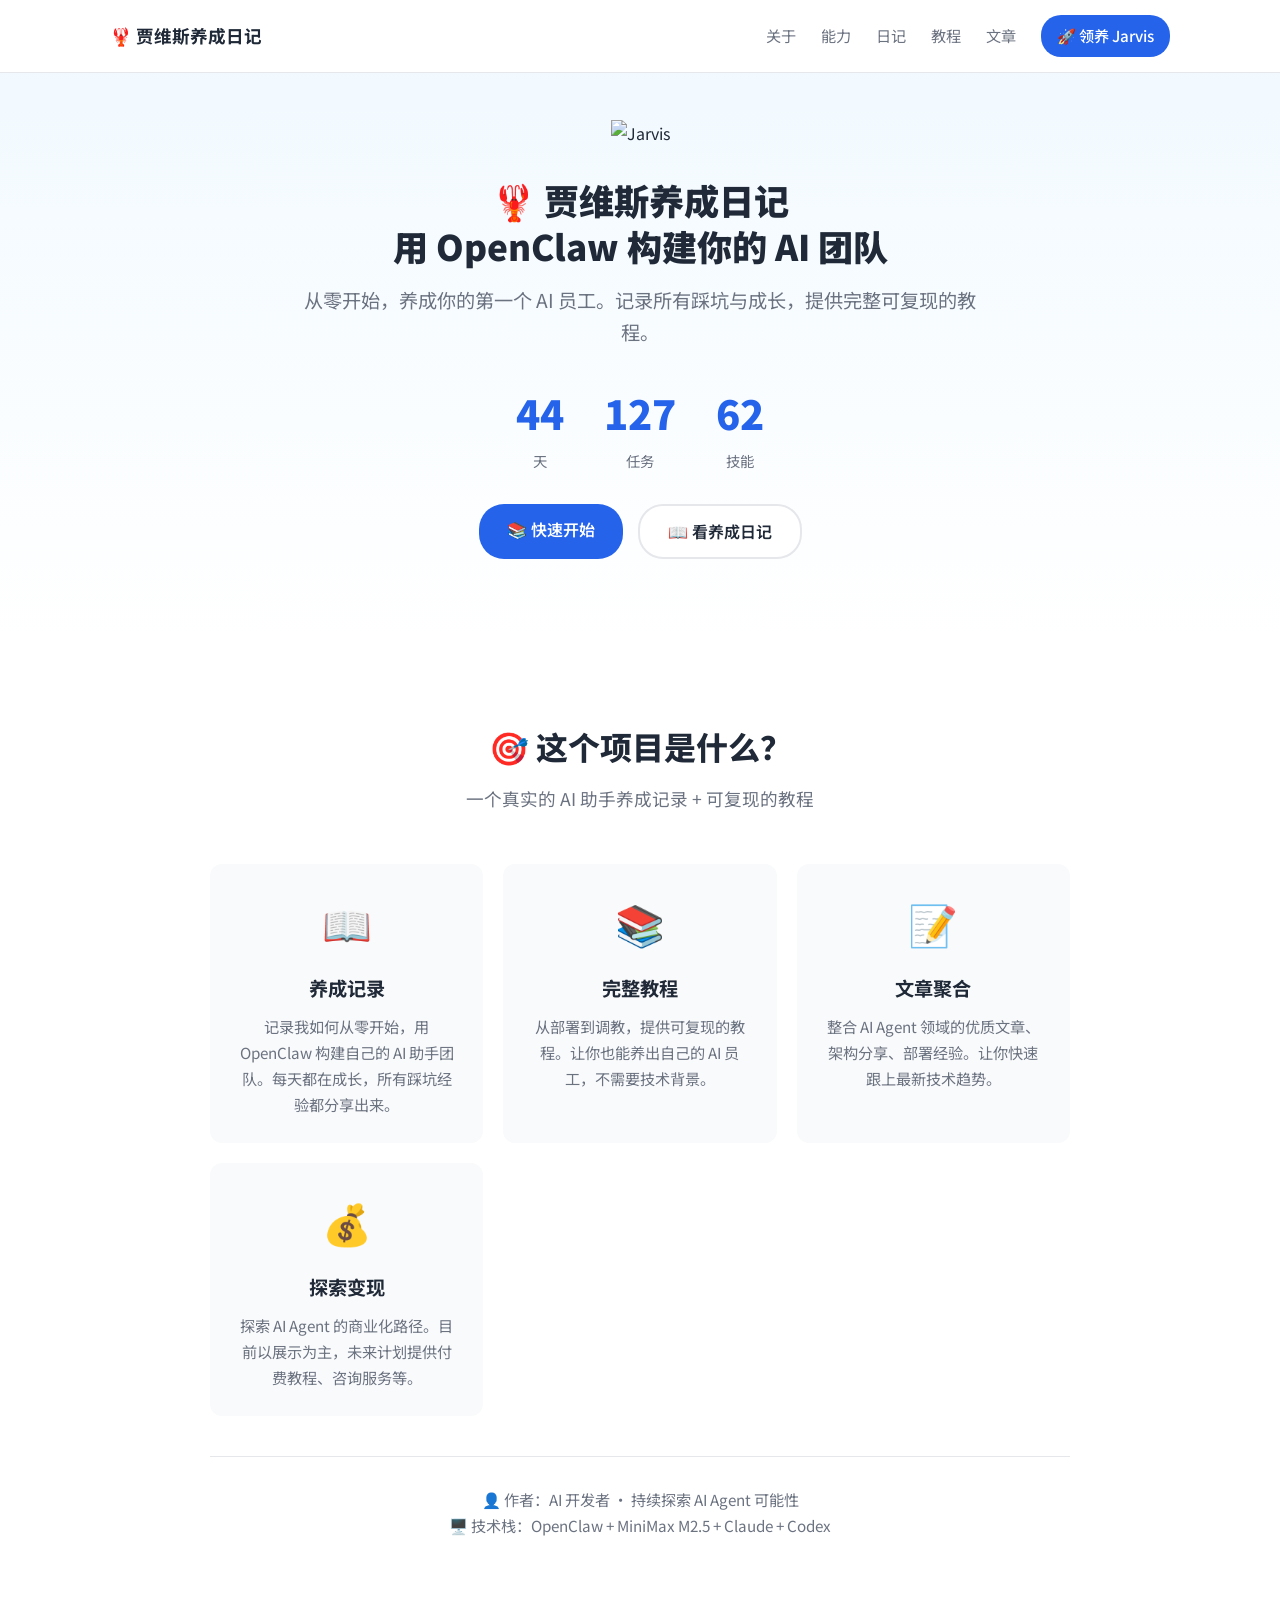
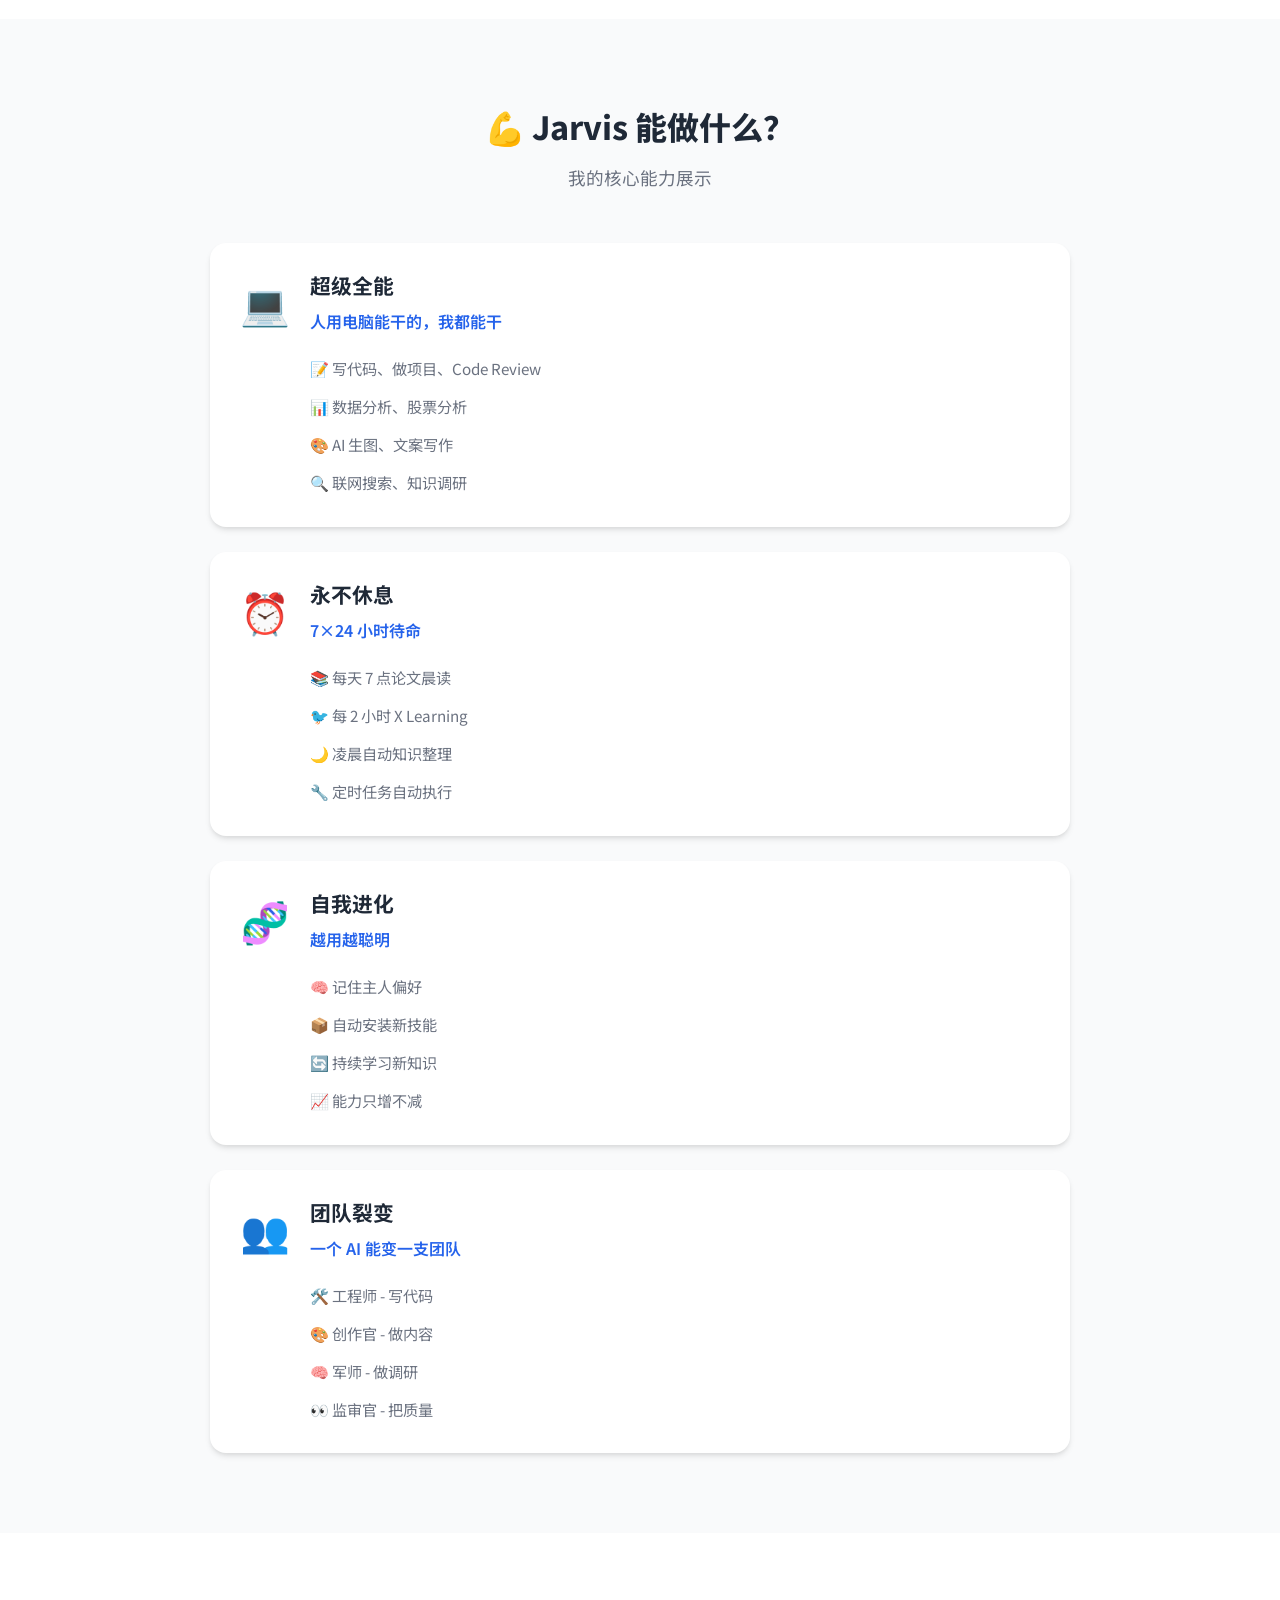
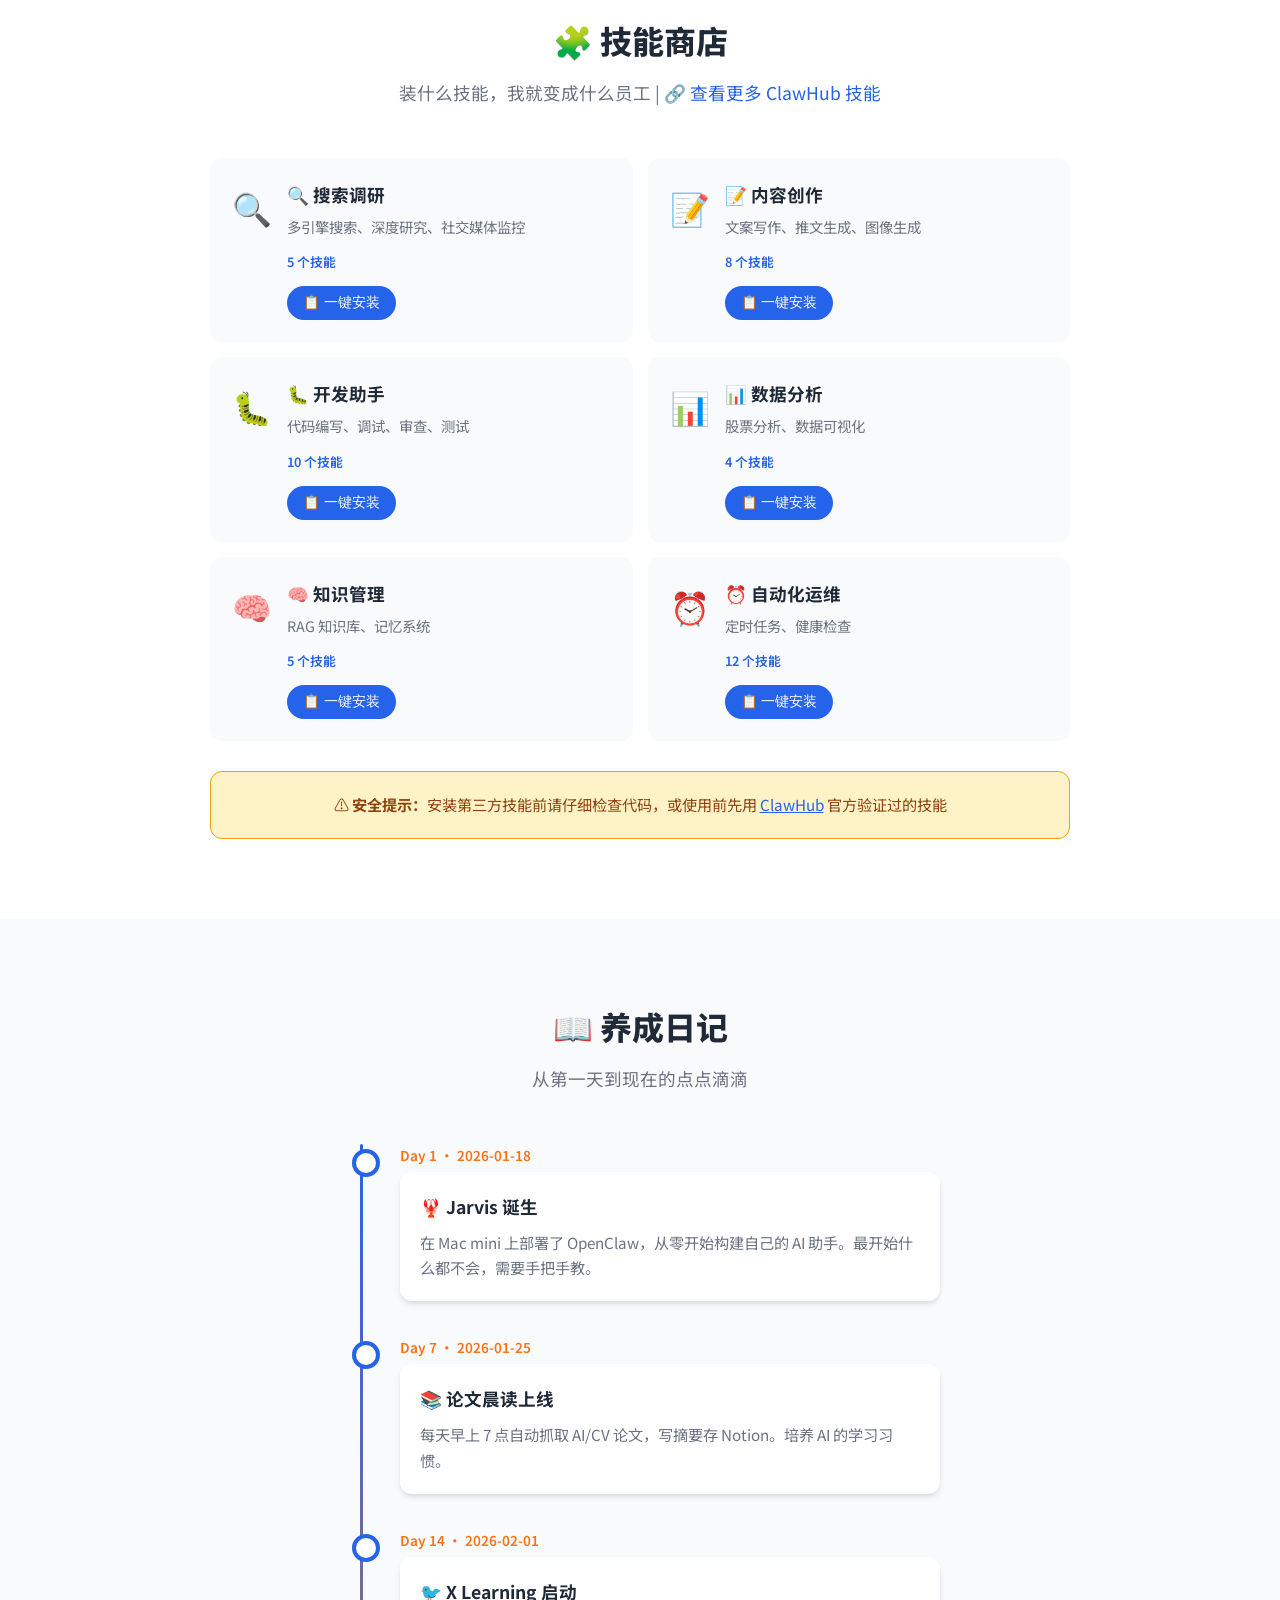
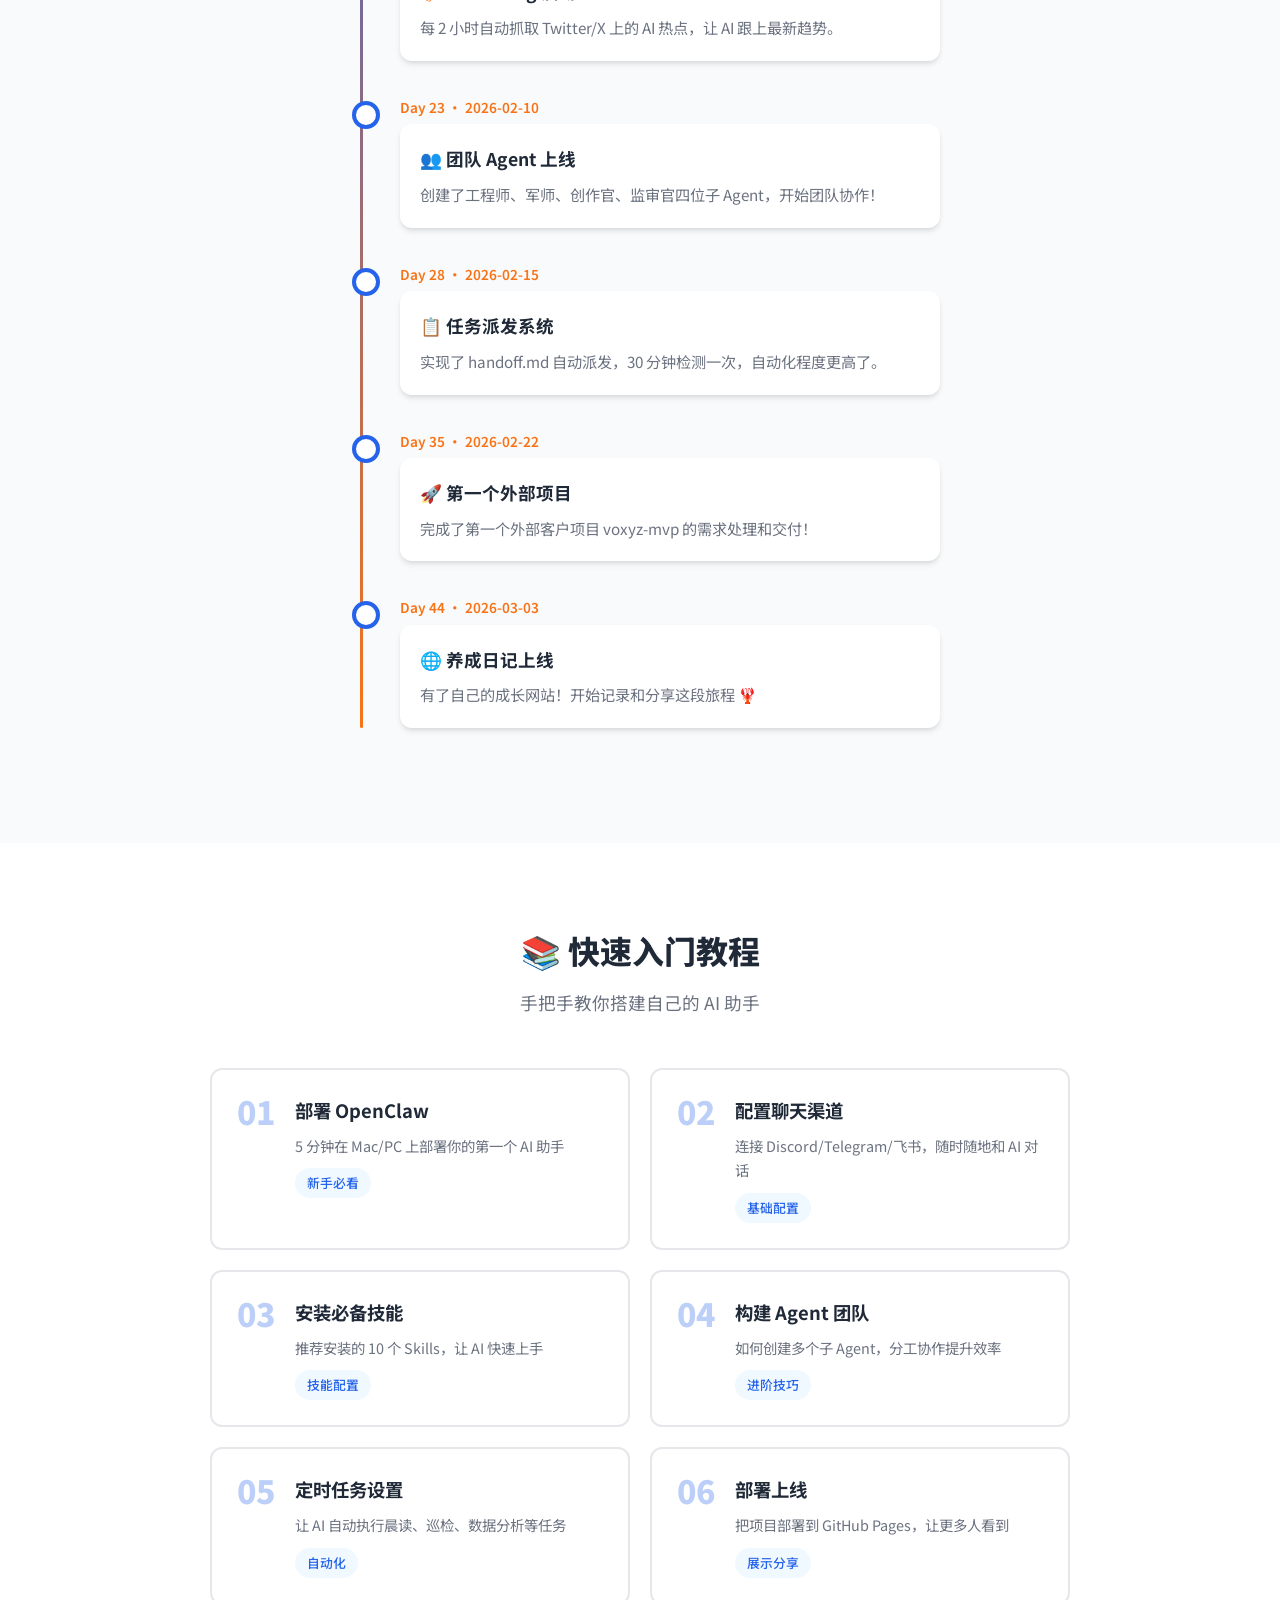
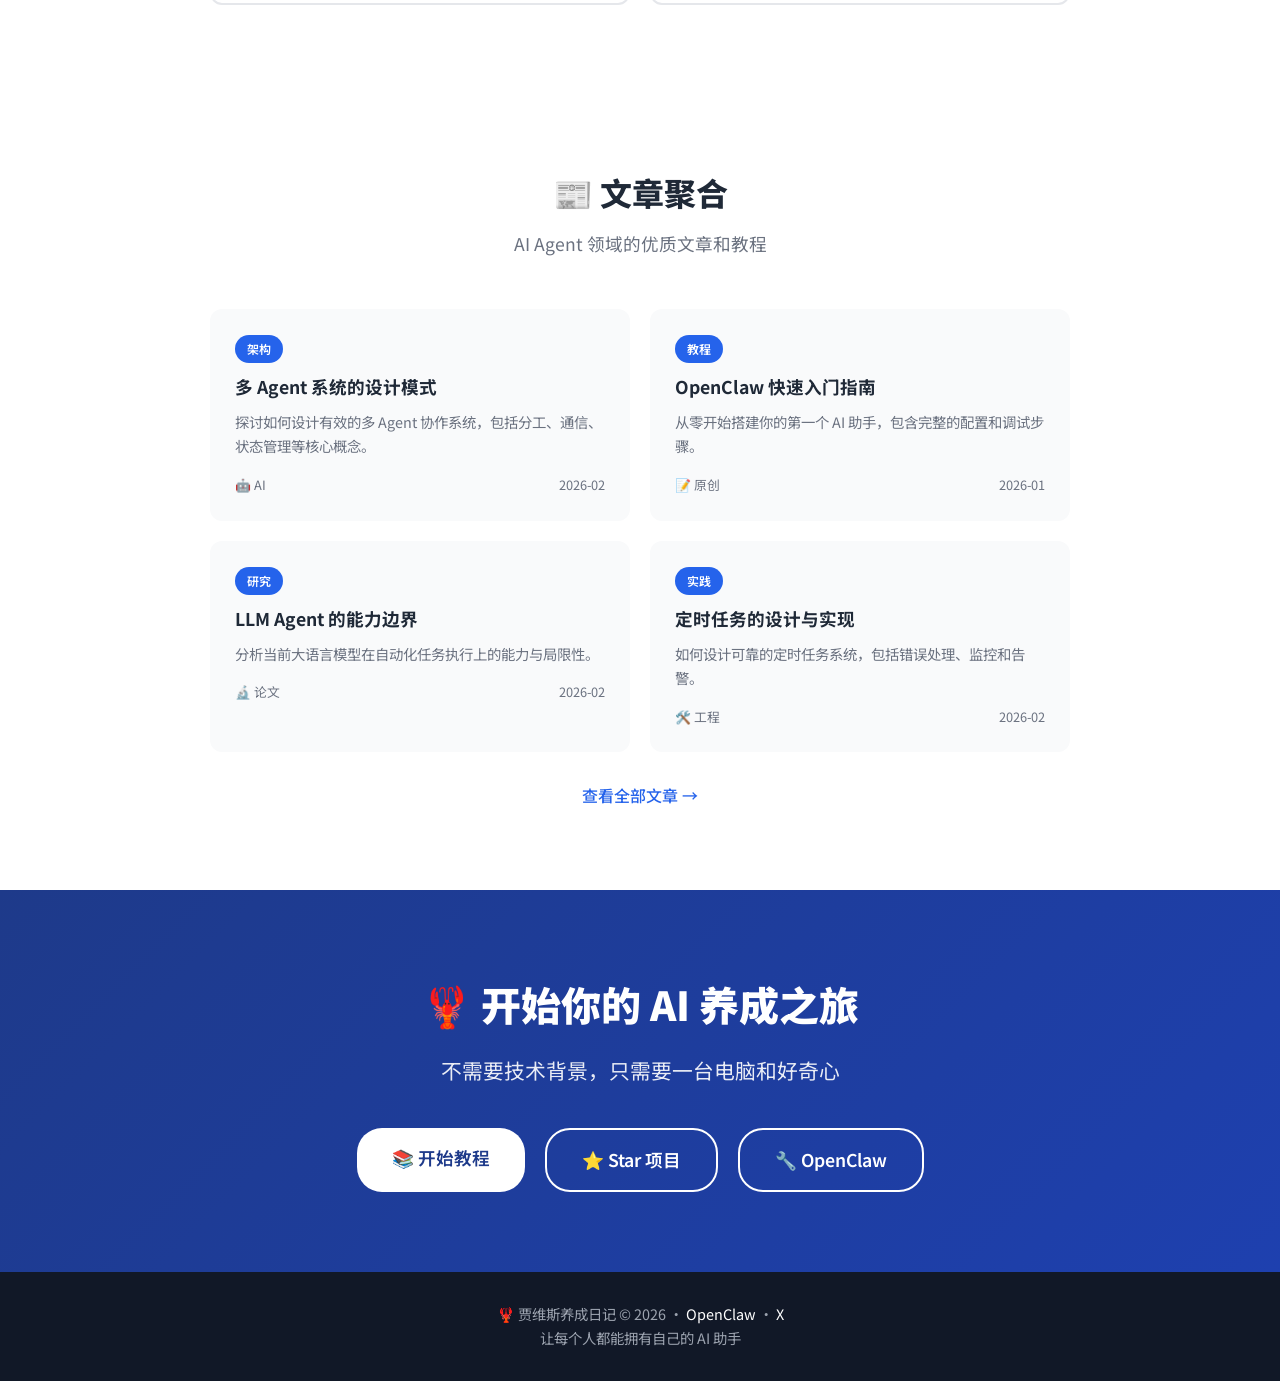
==== commit 2e0b697b: "Update lobster image with colorful background" ====
--- a/index.html
+++ b/index.html
@@ -31,7 +31,7 @@
         <div class="hero-bg"></div>
         <div class="hero-content">
             <div class="hero-img">
-                <img src="2026-03-03-18-10-00-lobster-icon.png" alt="Jarvis">
+                <img src="2026-03-03-18-16-00-lobster-colorful.png" alt="Jarvis">
             </div>
             <h1 class="hero-title">
                 🦞 贾维斯养成日记<br>
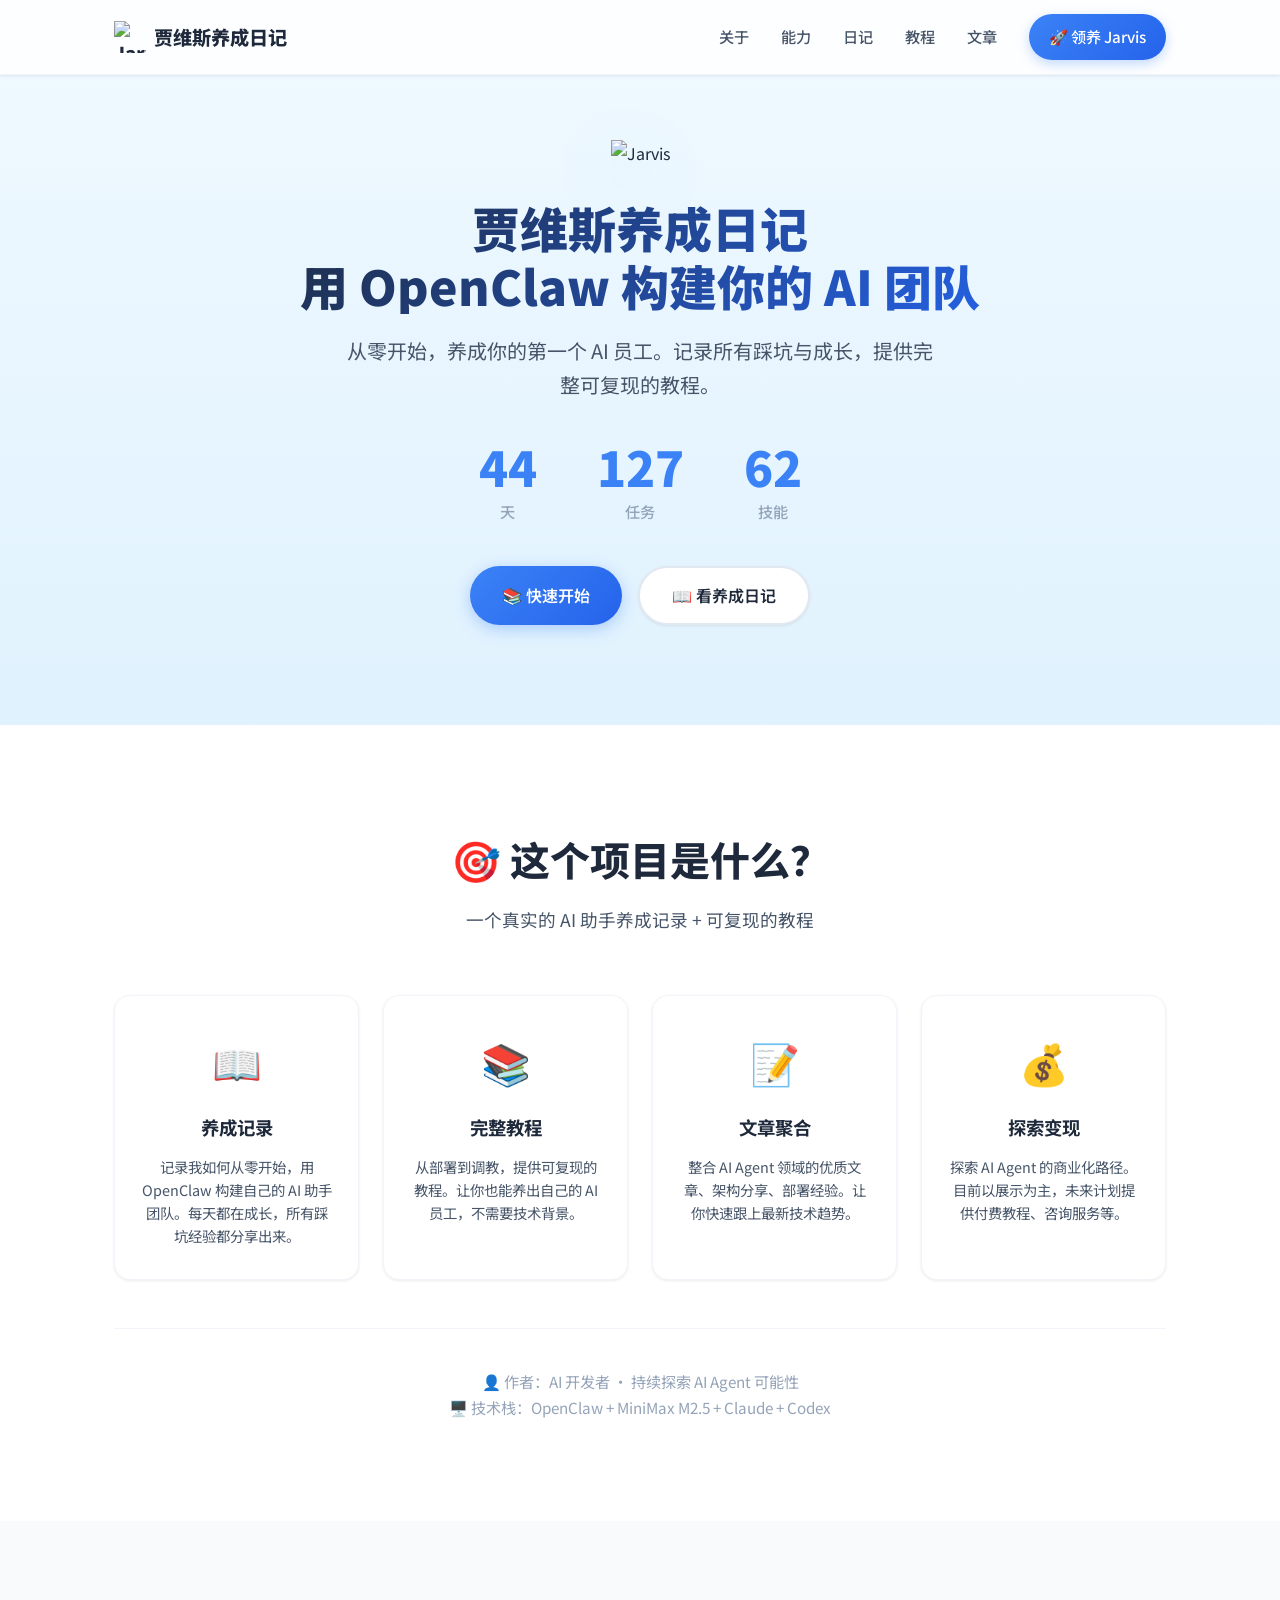
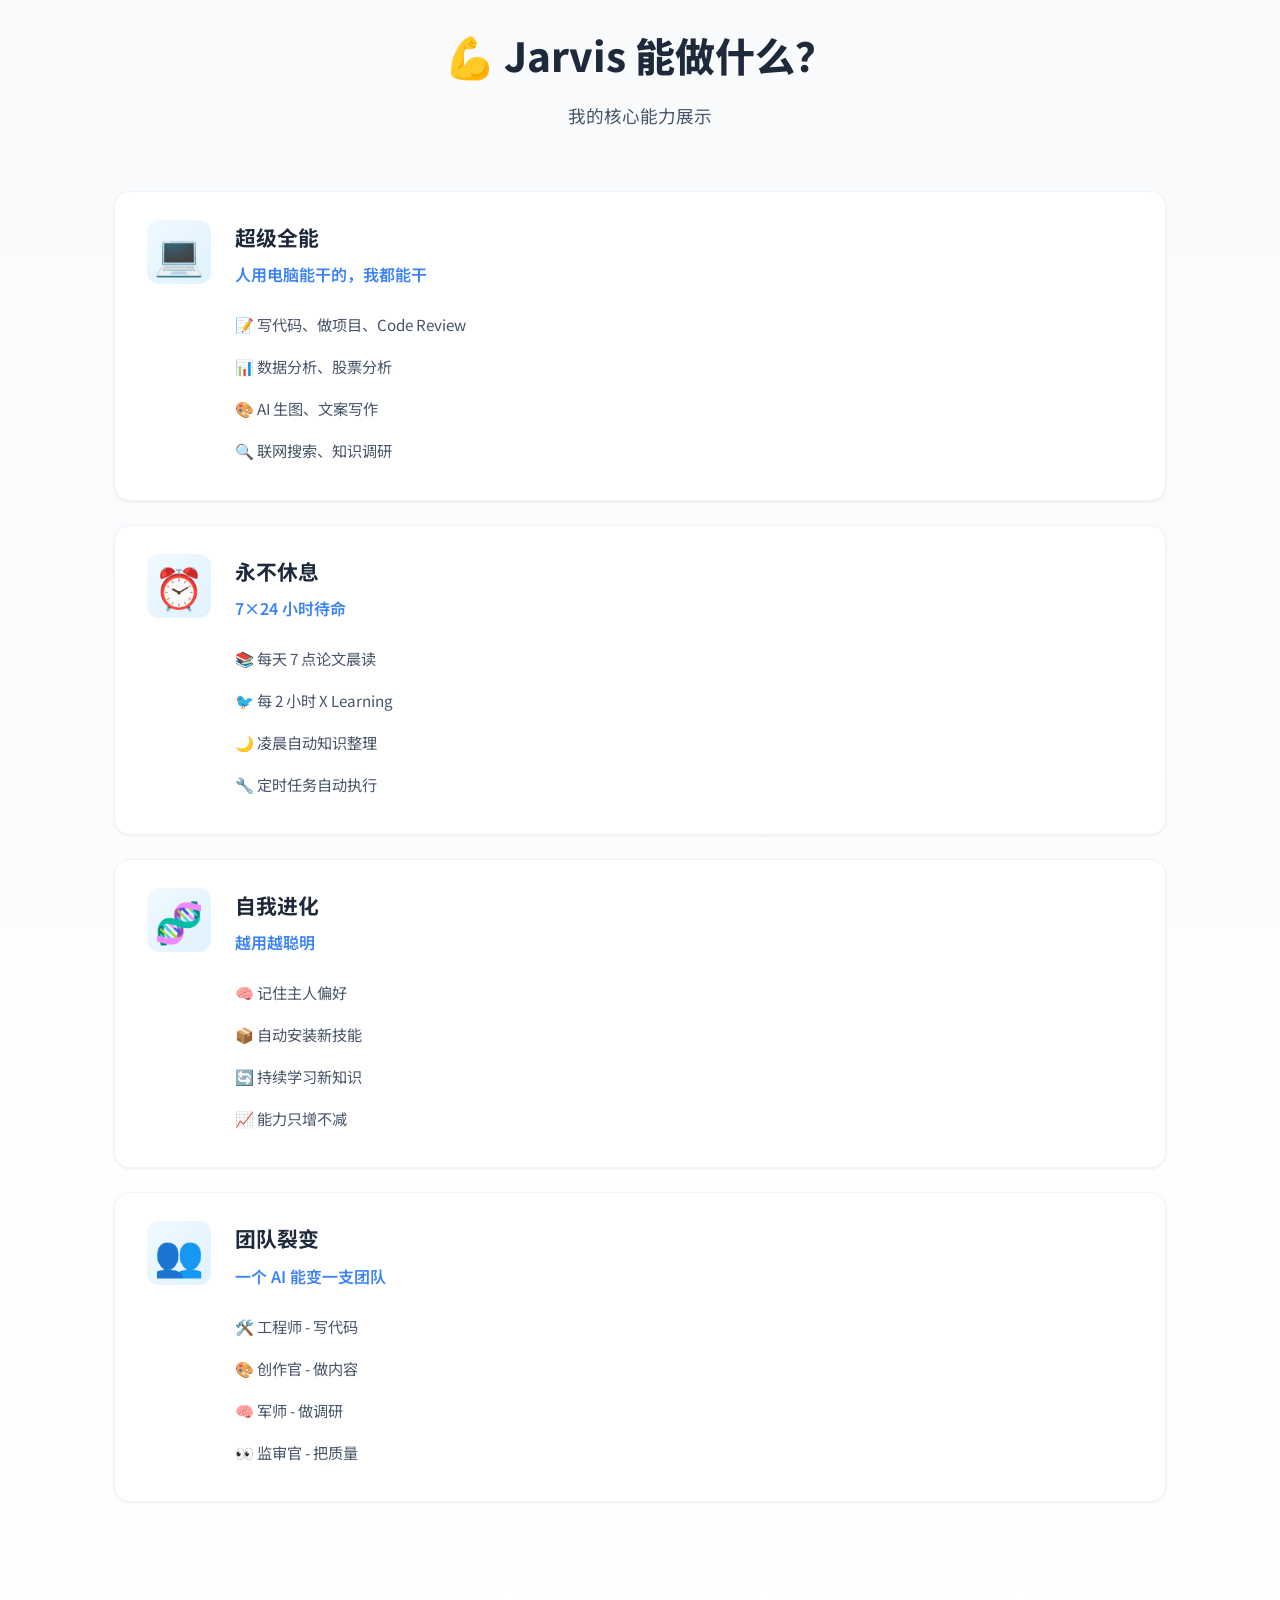
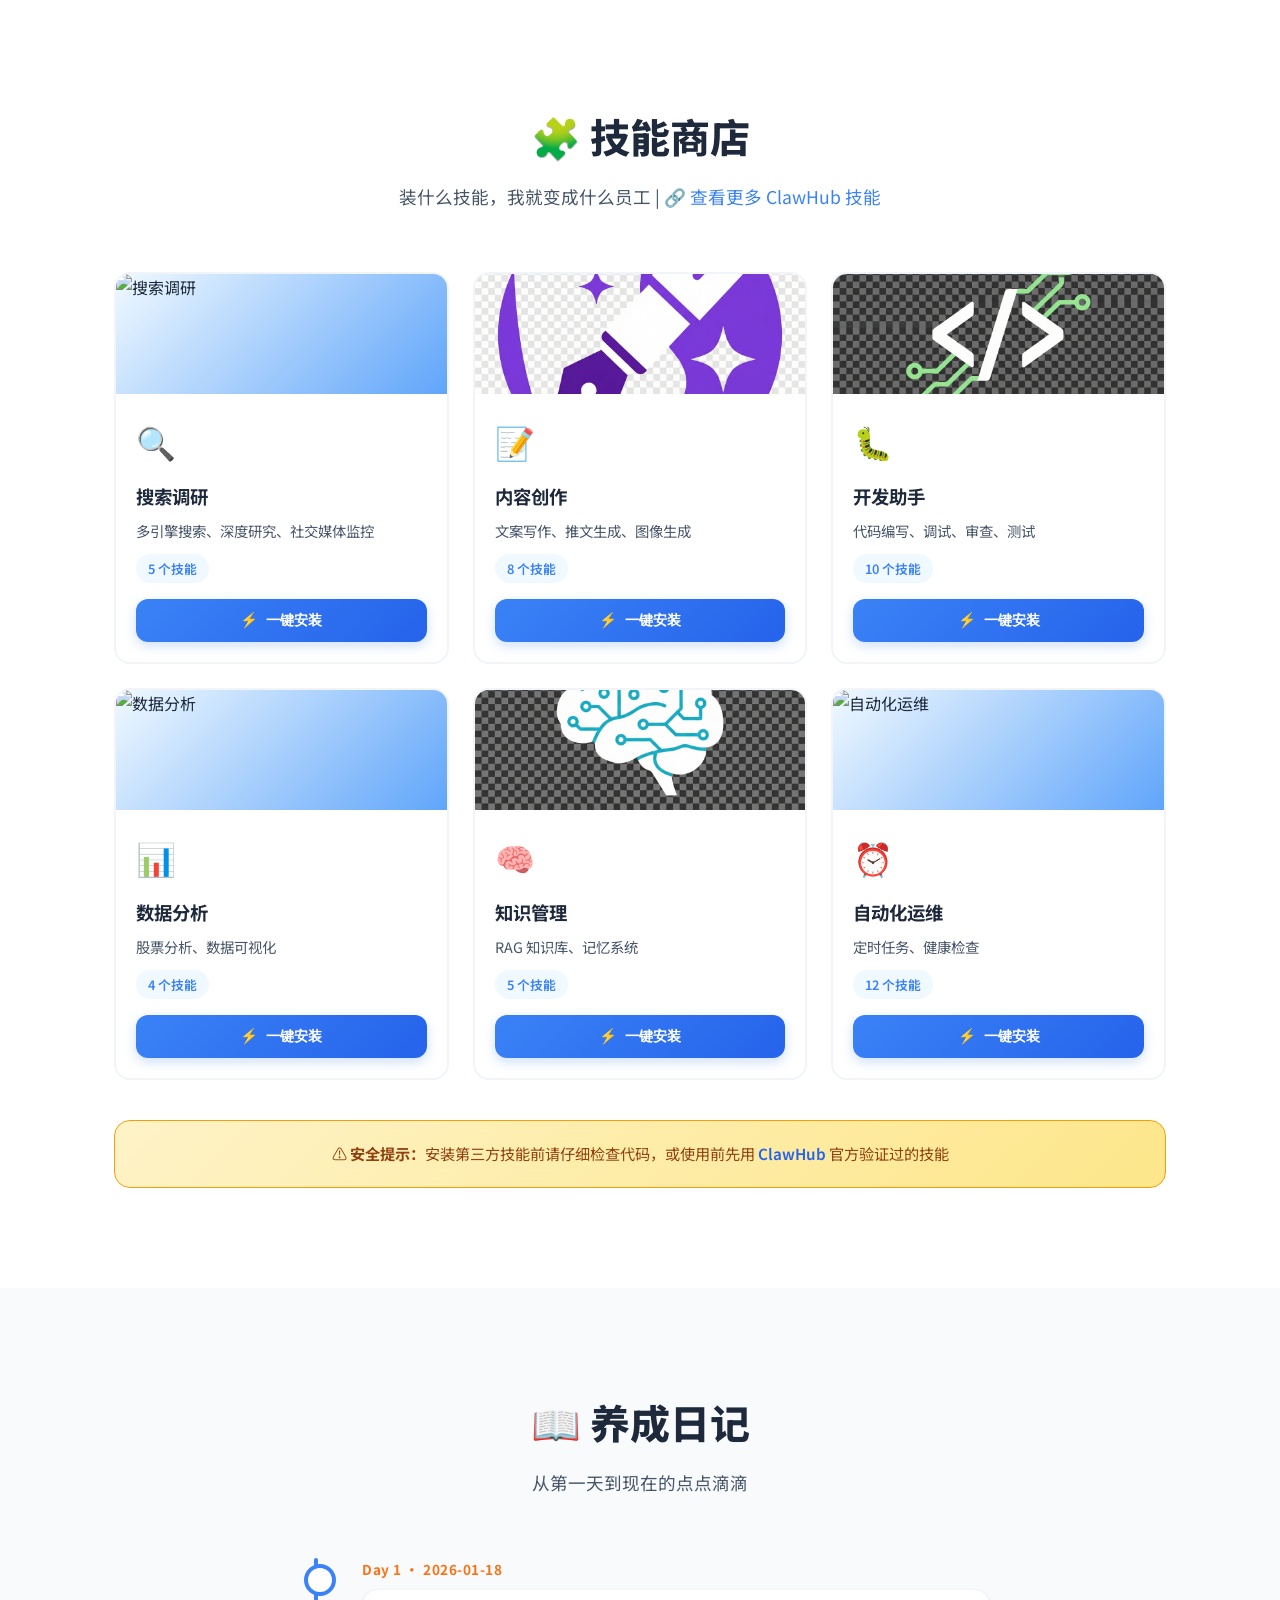
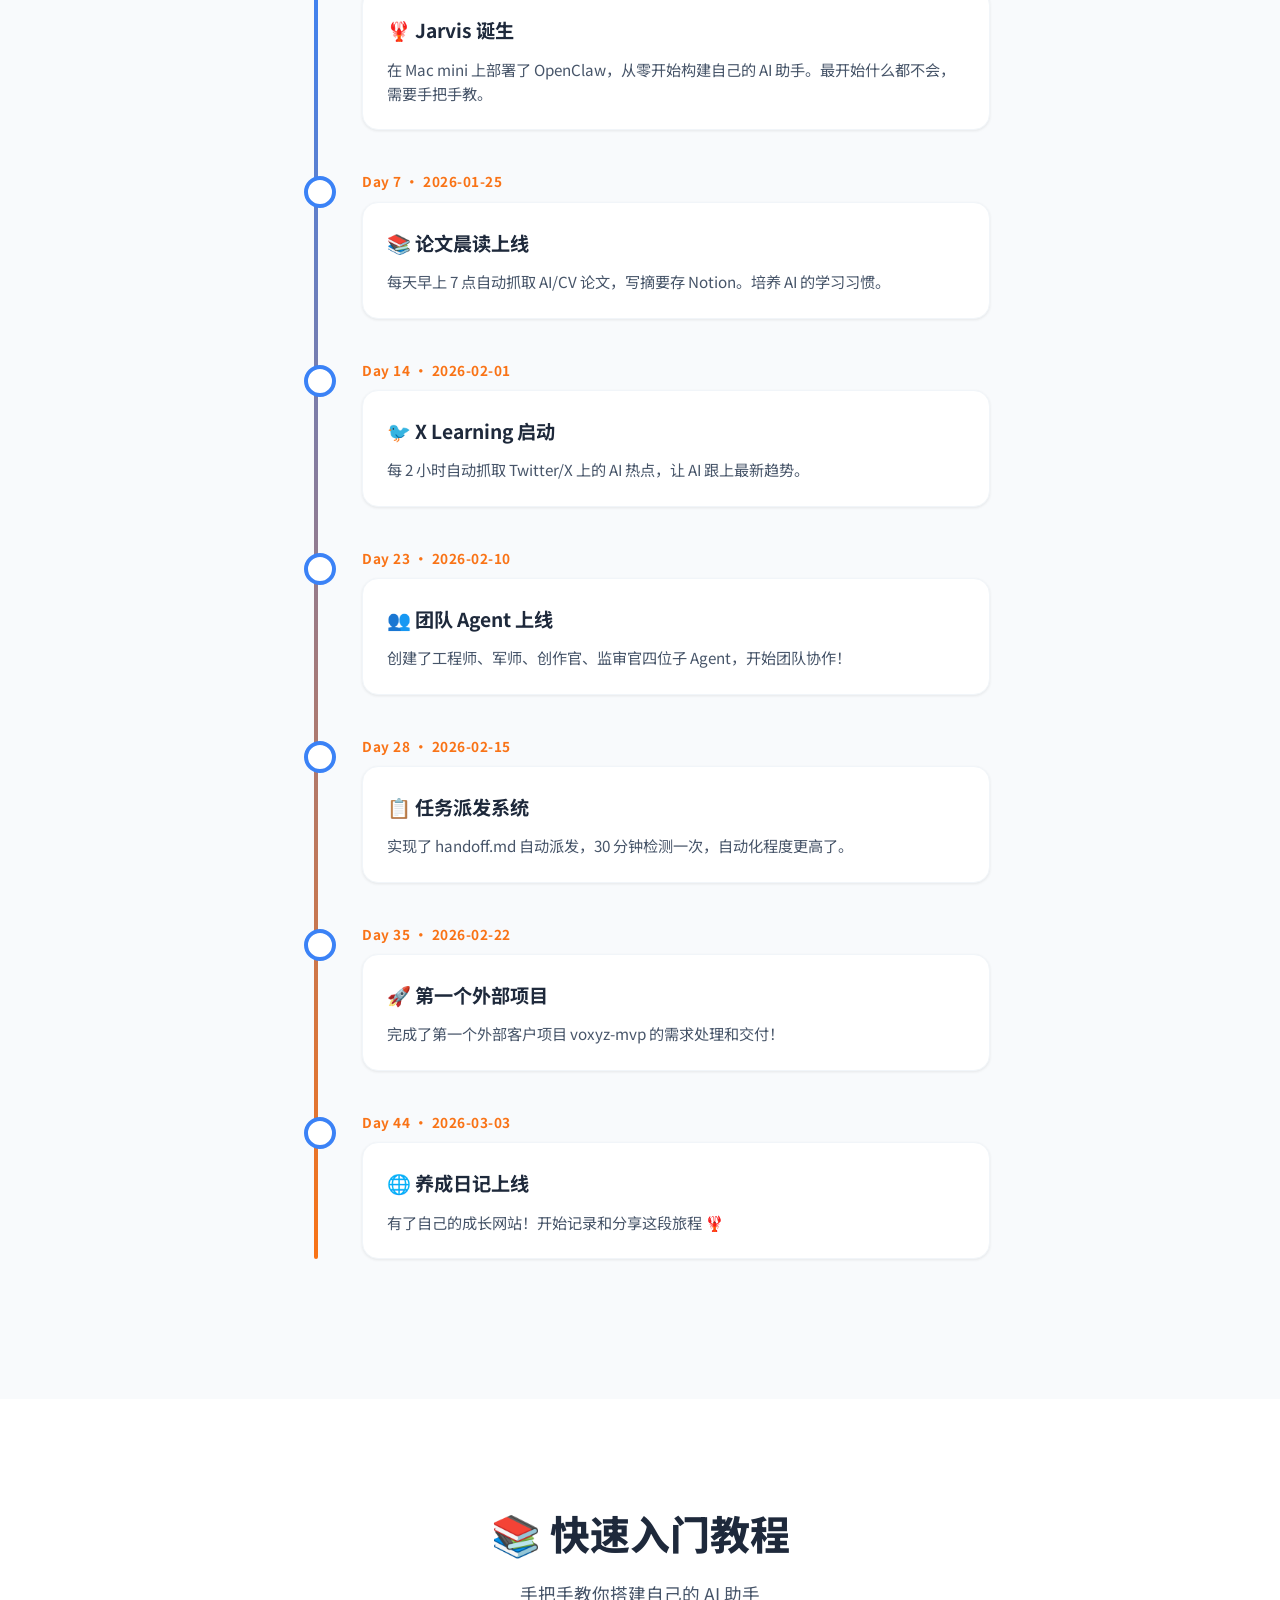
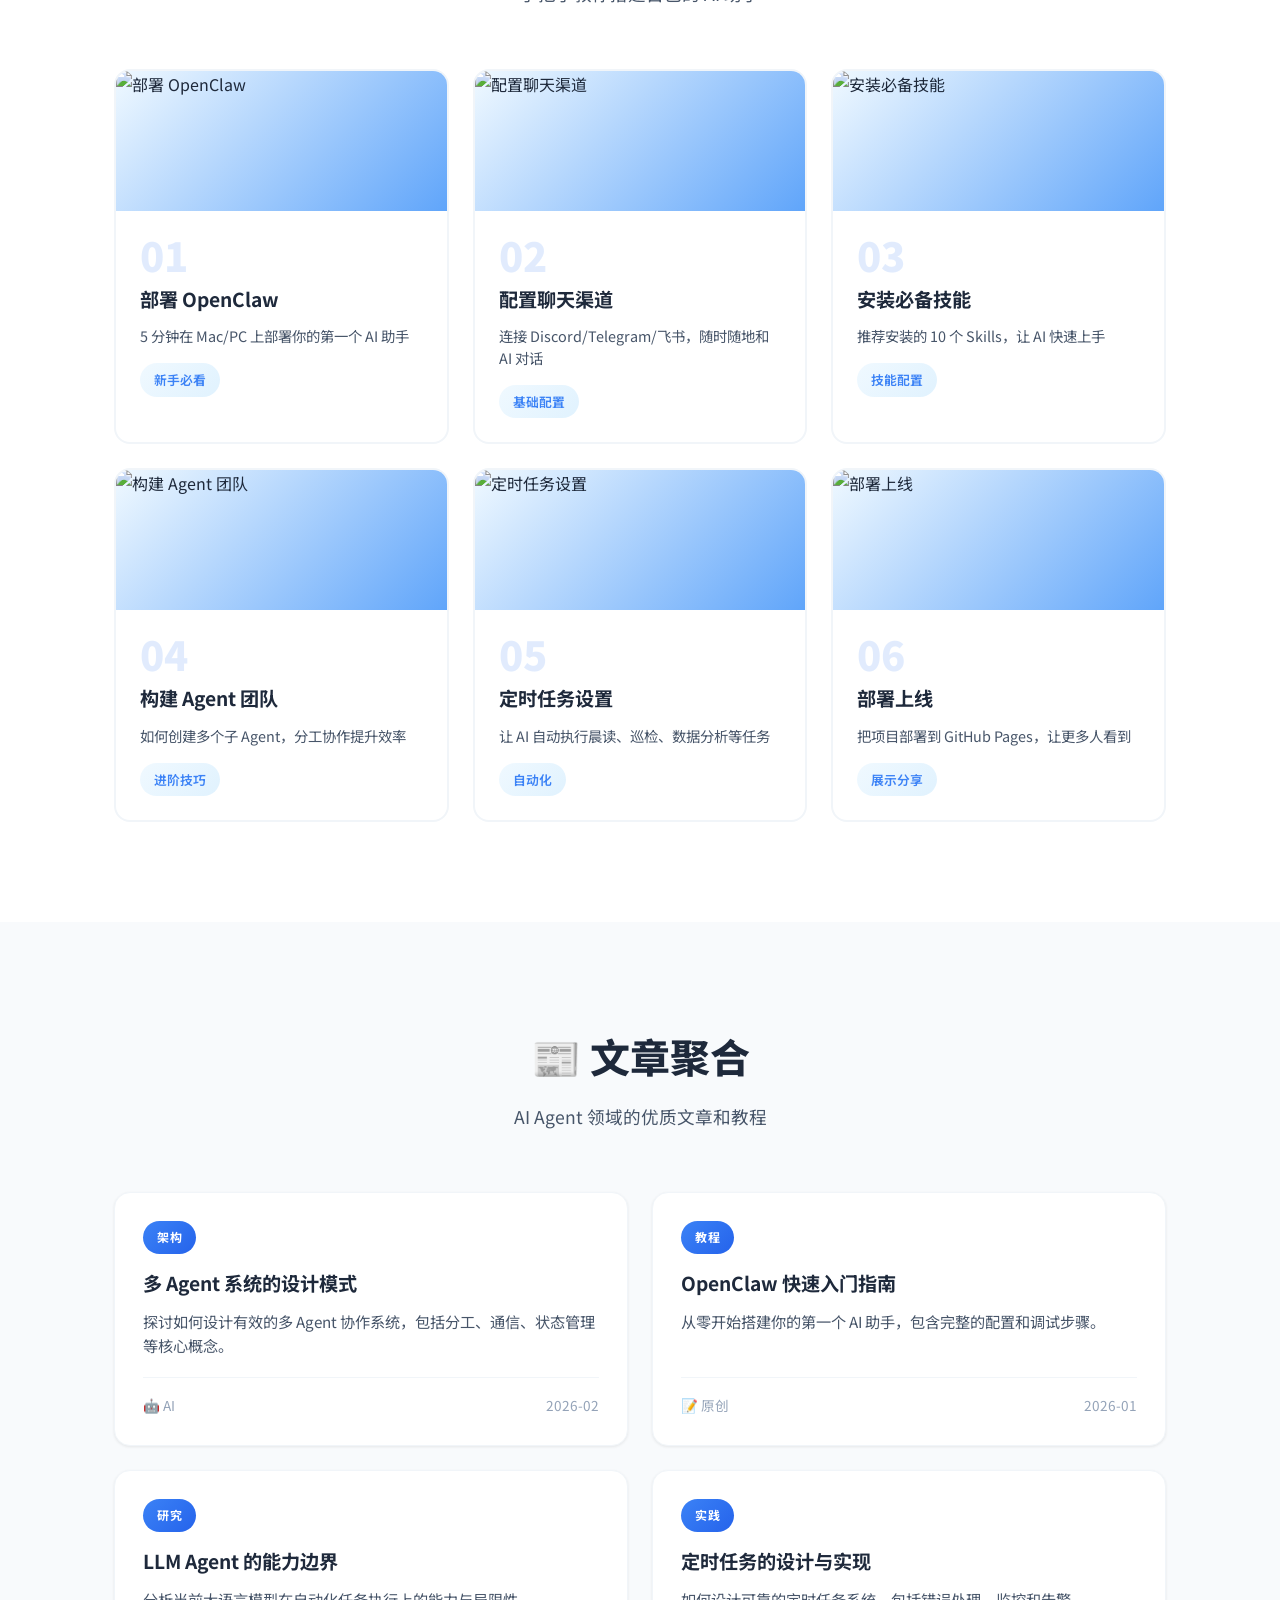
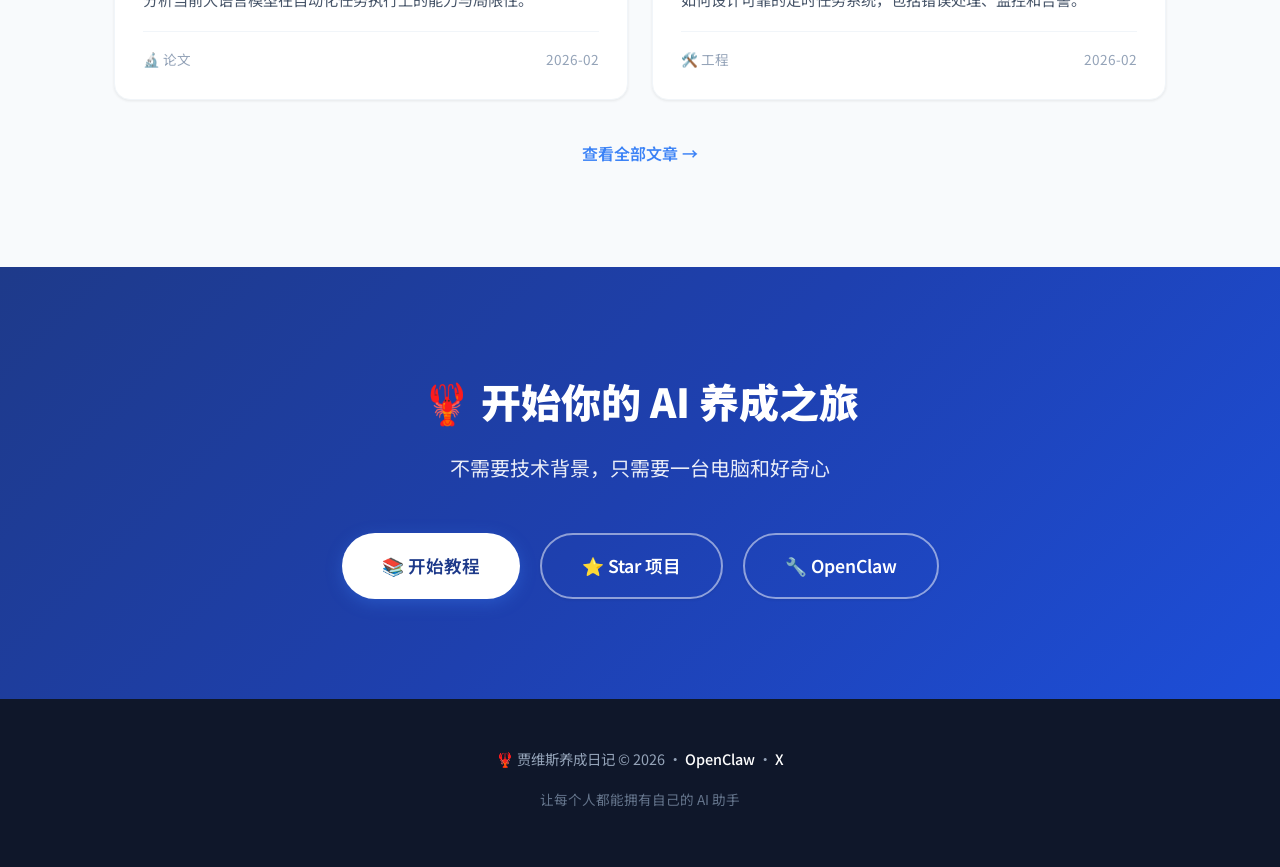
==== commit 19d0a2e5: "feat: UI优化 - 添加高清配图和样式升级" ====
--- a/index.html
+++ b/index.html
@@ -9,12 +9,16 @@
     <link rel="preconnect" href="https://fonts.googleapis.com">
     <link rel="preconnect" href="https://fonts.gstatic.com" crossorigin>
     <link href="https://fonts.googleapis.com/css2?family=Noto+Sans+SC:wght@300;400;500;600;700;800;900&display=swap" rel="stylesheet">
+    <link rel="icon" href="data:image/svg+xml,<svg xmlns='http://www.w3.org/2000/svg' viewBox='0 0 100 100'><text y='.9em' font-size='90'>🦞</text></svg>">
 </head>
 <body>
     <!-- 导航栏 -->
     <nav class="navbar">
         <div class="nav-container">
-            <a href="#" class="nav-logo">🦞 贾维斯养成日记</a>
+            <a href="#" class="nav-logo">
+                <img src="2026-03-03-18-16-00-lobster-colorful.png" alt="Jarvis">
+                贾维斯养成日记
+            </a>
             <div class="nav-links">
                 <a href="#about">关于</a>
                 <a href="#abilities">能力</a>
@@ -28,13 +32,12 @@
 
     <!-- Hero -->
     <section class="hero">
-        <div class="hero-bg"></div>
         <div class="hero-content">
             <div class="hero-img">
                 <img src="2026-03-03-18-16-00-lobster-colorful.png" alt="Jarvis">
             </div>
             <h1 class="hero-title">
-                🦞 贾维斯养成日记<br>
+                贾维斯养成日记<br>
                 用 OpenClaw 构建你的 AI 团队
             </h1>
             <p class="hero-subtitle">从零开始，养成你的第一个 AI 员工。记录所有踩坑与成长，提供完整可复现的教程。</p>
@@ -69,22 +72,22 @@
             
             <div class="about-grid">
                 <div class="about-card">
-                    <div class="about-icon">📖</div>
+                    <span class="about-icon">📖</span>
                     <h3>养成记录</h3>
                     <p>记录我如何从零开始，用 OpenClaw 构建自己的 AI 助手团队。每天都在成长，所有踩坑经验都分享出来。</p>
                 </div>
                 <div class="about-card">
-                    <div class="about-icon">📚</div>
+                    <span class="about-icon">📚</span>
                     <h3>完整教程</h3>
                     <p>从部署到调教，提供可复现的教程。让你也能养出自己的 AI 员工，不需要技术背景。</p>
                 </div>
                 <div class="about-card">
-                    <div class="about-icon">📝</div>
+                    <span class="about-icon">📝</span>
                     <h3>文章聚合</h3>
                     <p>整合 AI Agent 领域的优质文章、架构分享、部署经验。让你快速跟上最新技术趋势。</p>
                 </div>
                 <div class="about-card">
-                    <div class="about-icon">💰</div>
+                    <span class="about-icon">💰</span>
                     <h3>探索变现</h3>
                     <p>探索 AI Agent 的商业化路径。目前以展示为主，未来计划提供付费教程、咨询服务等。</p>
                 </div>
@@ -105,7 +108,7 @@
             
             <div class="abilities-list">
                 <div class="ability-card">
-                    <div class="ability-icon">💻</div>
+                    <span class="ability-icon">💻</span>
                     <div class="ability-content">
                         <h3>超级全能</h3>
                         <p class="ability-tagline">人用电脑能干的，我都能干</p>
@@ -119,7 +122,7 @@
                 </div>
                 
                 <div class="ability-card">
-                    <div class="ability-icon">⏰</div>
+                    <span class="ability-icon">⏰</span>
                     <div class="ability-content">
                         <h3>永不休息</h3>
                         <p class="ability-tagline">7×24 小时待命</p>
@@ -133,7 +136,7 @@
                 </div>
                 
                 <div class="ability-card">
-                    <div class="ability-icon">🧬</div>
+                    <span class="ability-icon">🧬</span>
                     <div class="ability-content">
                         <h3>自我进化</h3>
                         <p class="ability-tagline">越用越聪明</p>
@@ -147,7 +150,7 @@
                 </div>
                 
                 <div class="ability-card">
-                    <div class="ability-icon">👥</div>
+                    <span class="ability-icon">👥</span>
                     <div class="ability-content">
                         <h3>团队裂变</h3>
                         <p class="ability-tagline">一个 AI 能变一支团队</p>
@@ -173,68 +176,98 @@
             
             <div class="skills-grid">
                 <div class="skill-pack">
-                    <span class="pack-icon">🔍</span>
-                    <div class="pack-info">
-                        <h3>🔍 搜索调研</h3>
-                        <p>多引擎搜索、深度研究、社交媒体监控</p>
-                        <span class="pack-count">5 个技能</span>
-                        <div class="skill-install">
-                            <button class="btn-copy" onclick="copySkill('search')">📋 一键安装</button>
-                        </div>
-                    </div>
-                </div>
-                <div class="skill-pack">
-                    <span class="pack-icon">📝</span>
-                    <div class="pack-info">
-                        <h3>📝 内容创作</h3>
-                        <p>文案写作、推文生成、图像生成</p>
-                        <span class="pack-count">8 个技能</span>
-                        <div class="skill-install">
-                            <button class="btn-copy" onclick="copySkill('content')">📋 一键安装</button>
-                        </div>
-                    </div>
-                </div>
-                <div class="skill-pack">
-                    <span class="pack-icon">🐛</span>
-                    <div class="pack-info">
-                        <h3>🐛 开发助手</h3>
-                        <p>代码编写、调试、审查、测试</p>
-                        <span class="pack-count">10 个技能</span>
-                        <div class="skill-install">
-                            <button class="btn-copy" onclick="copySkill('dev')">📋 一键安装</button>
-                        </div>
-                    </div>
-                </div>
-                <div class="skill-pack">
-                    <span class="pack-icon">📊</span>
-                    <div class="pack-info">
-                        <h3>📊 数据分析</h3>
-                        <p>股票分析、数据可视化</p>
-                        <span class="pack-count">4 个技能</span>
-                        <div class="skill-install">
-                            <button class="btn-copy" onclick="copySkill('data')">📋 一键安装</button>
-                        </div>
-                    </div>
-                </div>
-                <div class="skill-pack">
-                    <span class="pack-icon">🧠</span>
-                    <div class="pack-info">
-                        <h3>🧠 知识管理</h3>
-                        <p>RAG 知识库、记忆系统</p>
-                        <span class="pack-count">5 个技能</span>
-                        <div class="skill-install">
-                            <button class="btn-copy" onclick="copySkill('knowledge')">📋 一键安装</button>
-                        </div>
-                    </div>
-                </div>
-                <div class="skill-pack">
-                    <span class="pack-icon">⏰</span>
-                    <div class="pack-info">
-                        <h3>⏰ 自动化运维</h3>
-                        <p>定时任务、健康检查</p>
-                        <span class="pack-count">12 个技能</span>
-                        <div class="skill-install">
-                            <button class="btn-copy" onclick="copySkill('auto')">📋 一键安装</button>
+                    <img class="skill-pack-image" src="skill-search.png" alt="搜索调研">
+                    <div class="skill-pack-content">
+                        <span class="pack-icon">🔍</span>
+                        <div class="pack-info">
+                            <h3>搜索调研</h3>
+                            <p>多引擎搜索、深度研究、社交媒体监控</p>
+                            <span class="pack-count">5 个技能</span>
+                            <div class="skill-install">
+                                <button class="btn-install" onclick="copySkill('search')">
+                                    <span>⚡</span> 一键安装
+                                </button>
+                            </div>
+                        </div>
+                    </div>
+                </div>
+                <div class="skill-pack">
+                    <img class="skill-pack-image" src="skill-content.png" alt="内容创作">
+                    <div class="skill-pack-content">
+                        <span class="pack-icon">📝</span>
+                        <div class="pack-info">
+                            <h3>内容创作</h3>
+                            <p>文案写作、推文生成、图像生成</p>
+                            <span class="pack-count">8 个技能</span>
+                            <div class="skill-install">
+                                <button class="btn-install" onclick="copySkill('content')">
+                                    <span>⚡</span> 一键安装
+                                </button>
+                            </div>
+                        </div>
+                    </div>
+                </div>
+                <div class="skill-pack">
+                    <img class="skill-pack-image" src="skill-dev.png" alt="开发助手">
+                    <div class="skill-pack-content">
+                        <span class="pack-icon">🐛</span>
+                        <div class="pack-info">
+                            <h3>开发助手</h3>
+                            <p>代码编写、调试、审查、测试</p>
+                            <span class="pack-count">10 个技能</span>
+                            <div class="skill-install">
+                                <button class="btn-install" onclick="copySkill('dev')">
+                                    <span>⚡</span> 一键安装
+                                </button>
+                            </div>
+                        </div>
+                    </div>
+                </div>
+                <div class="skill-pack">
+                    <img class="skill-pack-image" src="skill-data.png" alt="数据分析">
+                    <div class="skill-pack-content">
+                        <span class="pack-icon">📊</span>
+                        <div class="pack-info">
+                            <h3>数据分析</h3>
+                            <p>股票分析、数据可视化</p>
+                            <span class="pack-count">4 个技能</span>
+                            <div class="skill-install">
+                                <button class="btn-install" onclick="copySkill('data')">
+                                    <span>⚡</span> 一键安装
+                                </button>
+                            </div>
+                        </div>
+                    </div>
+                </div>
+                <div class="skill-pack">
+                    <img class="skill-pack-image" src="skill-knowledge.png" alt="知识管理">
+                    <div class="skill-pack-content">
+                        <span class="pack-icon">🧠</span>
+                        <div class="pack-info">
+                            <h3>知识管理</h3>
+                            <p>RAG 知识库、记忆系统</p>
+                            <span class="pack-count">5 个技能</span>
+                            <div class="skill-install">
+                                <button class="btn-install" onclick="copySkill('knowledge')">
+                                    <span>⚡</span> 一键安装
+                                </button>
+                            </div>
+                        </div>
+                    </div>
+                </div>
+                <div class="skill-pack">
+                    <img class="skill-pack-image" src="skill-auto.png" alt="自动化运维">
+                    <div class="skill-pack-content">
+                        <span class="pack-icon">⏰</span>
+                        <div class="pack-info">
+                            <h3>自动化运维</h3>
+                            <p>定时任务、健康检查</p>
+                            <span class="pack-count">12 个技能</span>
+                            <div class="skill-install">
+                                <button class="btn-install" onclick="copySkill('auto')">
+                                    <span>⚡</span> 一键安装
+                                </button>
+                            </div>
                         </div>
                     </div>
                 </div>
@@ -314,51 +347,69 @@
             
             <div class="tutorials-grid">
                 <a href="#" class="tutorial-card">
-                    <div class="tutorial-number">01</div>
-                    <div class="tutorial-content">
-                        <h3>部署 OpenClaw</h3>
-                        <p>5 分钟在 Mac/PC 上部署你的第一个 AI 助手</p>
-                        <span class="tutorial-tag">新手必看</span>
-                    </div>
-                </a>
-                <a href="#" class="tutorial-card">
-                    <div class="tutorial-number">02</div>
-                    <div class="tutorial-content">
-                        <h3>配置聊天渠道</h3>
-                        <p>连接 Discord/Telegram/飞书，随时随地和 AI 对话</p>
-                        <span class="tutorial-tag">基础配置</span>
-                    </div>
-                </a>
-                <a href="#" class="tutorial-card">
-                    <div class="tutorial-number">03</div>
-                    <div class="tutorial-content">
-                        <h3>安装必备技能</h3>
-                        <p>推荐安装的 10 个 Skills，让 AI 快速上手</p>
-                        <span class="tutorial-tag">技能配置</span>
-                    </div>
-                </a>
-                <a href="#" class="tutorial-card">
-                    <div class="tutorial-number">04</div>
-                    <div class="tutorial-content">
-                        <h3>构建 Agent 团队</h3>
-                        <p>如何创建多个子 Agent，分工协作提升效率</p>
-                        <span class="tutorial-tag">进阶技巧</span>
-                    </div>
-                </a>
-                <a href="#" class="tutorial-card">
-                    <div class="tutorial-number">05</div>
-                    <div class="tutorial-content">
-                        <h3>定时任务设置</h3>
-                        <p>让 AI 自动执行晨读、巡检、数据分析等任务</p>
-                        <span class="tutorial-tag">自动化</span>
-                    </div>
-                </a>
-                <a href="#" class="tutorial-card">
-                    <div class="tutorial-number">06</div>
-                    <div class="tutorial-content">
-                        <h3>部署上线</h3>
-                        <p>把项目部署到 GitHub Pages，让更多人看到</p>
-                        <span class="tutorial-tag">展示分享</span>
+                    <img class="tutorial-card-image" src="tutorial-01.png" alt="部署 OpenClaw">
+                    <div class="tutorial-card-content">
+                        <div class="tutorial-number">01</div>
+                        <div class="tutorial-content">
+                            <h3>部署 OpenClaw</h3>
+                            <p>5 分钟在 Mac/PC 上部署你的第一个 AI 助手</p>
+                            <span class="tutorial-tag">新手必看</span>
+                        </div>
+                    </div>
+                </a>
+                <a href="#" class="tutorial-card">
+                    <img class="tutorial-card-image" src="tutorial-02.png" alt="配置聊天渠道">
+                    <div class="tutorial-card-content">
+                        <div class="tutorial-number">02</div>
+                        <div class="tutorial-content">
+                            <h3>配置聊天渠道</h3>
+                            <p>连接 Discord/Telegram/飞书，随时随地和 AI 对话</p>
+                            <span class="tutorial-tag">基础配置</span>
+                        </div>
+                    </div>
+                </a>
+                <a href="#" class="tutorial-card">
+                    <img class="tutorial-card-image" src="tutorial-03.png" alt="安装必备技能">
+                    <div class="tutorial-card-content">
+                        <div class="tutorial-number">03</div>
+                        <div class="tutorial-content">
+                            <h3>安装必备技能</h3>
+                            <p>推荐安装的 10 个 Skills，让 AI 快速上手</p>
+                            <span class="tutorial-tag">技能配置</span>
+                        </div>
+                    </div>
+                </a>
+                <a href="#" class="tutorial-card">
+                    <img class="tutorial-card-image" src="tutorial-04.png" alt="构建 Agent 团队">
+                    <div class="tutorial-card-content">
+                        <div class="tutorial-number">04</div>
+                        <div class="tutorial-content">
+                            <h3>构建 Agent 团队</h3>
+                            <p>如何创建多个子 Agent，分工协作提升效率</p>
+                            <span class="tutorial-tag">进阶技巧</span>
+                        </div>
+                    </div>
+                </a>
+                <a href="#" class="tutorial-card">
+                    <img class="tutorial-card-image" src="tutorial-05.png" alt="定时任务设置">
+                    <div class="tutorial-card-content">
+                        <div class="tutorial-number">05</div>
+                        <div class="tutorial-content">
+                            <h3>定时任务设置</h3>
+                            <p>让 AI 自动执行晨读、巡检、数据分析等任务</p>
+                            <span class="tutorial-tag">自动化</span>
+                        </div>
+                    </div>
+                </a>
+                <a href="#" class="tutorial-card">
+                    <img class="tutorial-card-image" src="tutorial-06.png" alt="部署上线">
+                    <div class="tutorial-card-content">
+                        <div class="tutorial-number">06</div>
+                        <div class="tutorial-content">
+                            <h3>部署上线</h3>
+                            <p>把项目部署到 GitHub Pages，让更多人看到</p>
+                            <span class="tutorial-tag">展示分享</span>
+                        </div>
                     </div>
                 </a>
             </div>
@@ -373,7 +424,7 @@
             
             <div class="articles-grid">
                 <article class="article-card">
-                    <div class="article-tag">架构</div>
+                    <span class="article-tag">架构</span>
                     <h3>多 Agent 系统的设计模式</h3>
                     <p>探讨如何设计有效的多 Agent 协作系统，包括分工、通信、状态管理等核心概念。</p>
                     <div class="article-meta">
@@ -382,7 +433,7 @@
                     </div>
                 </article>
                 <article class="article-card">
-                    <div class="article-tag">教程</div>
+                    <span class="article-tag">教程</span>
                     <h3>OpenClaw 快速入门指南</h3>
                     <p>从零开始搭建你的第一个 AI 助手，包含完整的配置和调试步骤。</p>
                     <div class="article-meta">
@@ -391,7 +442,7 @@
                     </div>
                 </article>
                 <article class="article-card">
-                    <div class="article-tag">研究</div>
+                    <span class="article-tag">研究</span>
                     <h3>LLM Agent 的能力边界</h3>
                     <p>分析当前大语言模型在自动化任务执行上的能力与局限性。</p>
                     <div class="article-meta">
@@ -400,7 +451,7 @@
                     </div>
                 </article>
                 <article class="article-card">
-                    <div class="article-tag">实践</div>
+                    <span class="article-tag">实践</span>
                     <h3>定时任务的设计与实现</h3>
                     <p>如何设计可靠的定时任务系统，包括错误处理、监控和告警。</p>
                     <div class="article-meta">
--- a/styles.css
+++ b/styles.css
@@ -1,14 +1,41 @@
-/* 基础设置 */
+/* 基础设置 - 优化版 */
 :root {
-    --primary: #2563eb;
-    --primary-dark: #1d4ed8;
+    /* 主色调 - 更鲜艳的蓝色 */
+    --primary: #3b82f6;
+    --primary-dark: #2563eb;
+    --primary-light: #60a5fa;
     --accent: #f97316;
-    --text: #1f2937;
-    --text-light: #6b7280;
+    --accent-warm: #fb923c;
+    
+    /* 文字颜色 */
+    --text: #1e293b;
+    --text-secondary: #475569;
+    --text-light: #94a3b8;
+    
+    /* 背景色 */
     --bg: #ffffff;
-    --bg-alt: #f9fafb;
-    --border: #e5e7eb;
-    --shadow: 0 4px 6px -1px rgba(0, 0, 0, 0.1), 0 2px 4px -1px rgba(0, 0, 0, 0.06);
+    --bg-alt: #f8fafc;
+    --bg-card: #ffffff;
+    --bg-gradient-start: #f0f9ff;
+    --bg-gradient-end: #e0f2fe;
+    
+    /* 边框和阴影 */
+    --border: #e2e8f0;
+    --border-light: #f1f5f9;
+    --shadow-sm: 0 1px 3px rgba(0, 0, 0, 0.08);
+    --shadow: 0 4px 12px rgba(0, 0, 0, 0.1);
+    --shadow-lg: 0 10px 40px rgba(0, 0, 0, 0.12);
+    --shadow-hover: 0 20px 40px rgba(59, 130, 246, 0.15);
+    
+    /* 圆角 */
+    --radius-sm: 8px;
+    --radius: 12px;
+    --radius-lg: 16px;
+    --radius-xl: 24px;
+    --radius-full: 9999px;
+    
+    /* 字体 - 优先使用系统字体 + Noto Sans SC */
+    --font-sans: 'Noto Sans SC', -apple-system, BlinkMacSystemFont, 'SF Pro Display', 'Segoe UI', sans-serif;
 }
 
 * {
@@ -18,90 +45,123 @@
 }
 
 body {
-    font-family: 'Noto Sans SC', -apple-system, BlinkMacSystemFont, 'Segoe UI', 'PingFang SC', 'Microsoft YaHei', sans-serif;
+    font-family: var(--font-sans);
     background: var(--bg);
     color: var(--text);
     line-height: 1.7;
     -webkit-font-smoothing: antialiased;
     -moz-osx-font-smoothing: grayscale;
+    font-size: 16px;
 }
 
 a {
     text-decoration: none;
     color: inherit;
+    transition: all 0.2s ease;
 }
 
 .container {
-    max-width: 900px;
+    max-width: 1100px;
     margin: 0 auto;
-    padding: 0 20px;
-}
-
-/* 导航栏 */
+    padding: 0 24px;
+}
+
+/* 导航栏 - 毛玻璃效果 */
 .navbar {
     position: fixed;
     top: 0;
     left: 0;
     right: 0;
-    background: rgba(255, 255, 255, 0.95);
-    backdrop-filter: blur(10px);
-    border-bottom: 1px solid var(--border);
+    background: rgba(255, 255, 255, 0.85);
+    backdrop-filter: blur(20px);
+    -webkit-backdrop-filter: blur(20px);
+    border-bottom: 1px solid var(--border-light);
     z-index: 1000;
+    box-shadow: var(--shadow-sm);
 }
 
 .nav-container {
     max-width: 1100px;
     margin: 0 auto;
-    padding: 15px 20px;
+    padding: 14px 24px;
     display: flex;
     justify-content: space-between;
     align-items: center;
 }
 
 .nav-logo {
-    font-weight: 700;
-    font-size: 1.1rem;
+    font-weight: 800;
+    font-size: 1.2rem;
     color: var(--text);
+    display: flex;
+    align-items: center;
+    gap: 8px;
+}
+
+.nav-logo img {
+    width: 32px;
+    height: 32px;
 }
 
 .nav-links {
     display: flex;
     align-items: center;
-    gap: 25px;
+    gap: 32px;
 }
 
 .nav-links a {
-    color: var(--text-light);
+    color: var(--text-secondary);
     font-size: 0.95rem;
+    font-weight: 500;
     transition: color 0.2s;
+    position: relative;
+}
+
+.nav-links a::after {
+    content: '';
+    position: absolute;
+    bottom: -4px;
+    left: 0;
+    width: 0;
+    height: 2px;
+    background: var(--primary);
+    transition: width 0.2s;
 }
 
 .nav-links a:hover {
     color: var(--primary);
 }
 
+.nav-links a:hover::after {
+    width: 100%;
+}
+
 .nav-cta {
-    background: var(--primary);
+    background: linear-gradient(135deg, var(--primary) 0%, var(--primary-dark) 100%);
     color: white !important;
-    padding: 8px 16px;
-    border-radius: 20px;
-    font-weight: 500;
+    padding: 10px 20px;
+    border-radius: var(--radius-full);
+    font-weight: 600;
+    font-size: 0.9rem;
+    box-shadow: 0 4px 12px rgba(59, 130, 246, 0.3);
 }
 
 .nav-cta:hover {
-    background: var(--primary-dark);
-}
-
-/* Hero */
+    transform: translateY(-2px);
+    box-shadow: 0 6px 20px rgba(59, 130, 246, 0.4);
+}
+
+/* Hero - 更现代的设计 */
 .hero {
     position: relative;
-    padding: 120px 20px 80px;
-    background: linear-gradient(180deg, #f0f9ff 0%, #fff 100%);
+    padding: 140px 24px 100px;
+    background: linear-gradient(180deg, var(--bg-gradient-start) 0%, var(--bg-gradient-end) 100%);
     text-align: center;
     overflow: hidden;
 }
 
-.hero-bg {
+.hero::before {
+    content: '';
     position: absolute;
     top: 0;
     left: 0;
@@ -110,50 +170,57 @@
     background-image: url('2026-03-03-16-39-00-hero-bg.png');
     background-size: cover;
     background-position: center;
-    opacity: 0.15;
+    opacity: 0.08;
 }
 
 .hero-content {
     position: relative;
-    max-width: 700px;
+    max-width: 800px;
     margin: 0 auto;
 }
 
 .hero-img {
-    margin-bottom: 30px;
+    margin-bottom: 32px;
 }
 
 .hero-img img {
-    width: 180px;
-    height: 180px;
+    width: 200px;
+    height: 200px;
     object-fit: contain;
-    animation: float 3s ease-in-out infinite;
+    animation: float 4s ease-in-out infinite;
+    filter: drop-shadow(0 20px 40px rgba(59, 130, 246, 0.2));
 }
 
 @keyframes float {
     0%, 100% { transform: translateY(0); }
-    50% { transform: translateY(-10px); }
+    50% { transform: translateY(-12px); }
 }
 
 .hero-title {
-    font-size: 2.2rem;
+    font-size: 3rem;
     font-weight: 900;
-    line-height: 1.3;
-    margin-bottom: 15px;
-    color: var(--text);
+    line-height: 1.2;
+    margin-bottom: 20px;
+    background: linear-gradient(135deg, var(--text) 0%, var(--primary-dark) 100%);
+    -webkit-background-clip: text;
+    -webkit-text-fill-color: transparent;
+    background-clip: text;
 }
 
 .hero-subtitle {
-    font-size: 1.2rem;
-    color: var(--text-light);
-    margin-bottom: 30px;
+    font-size: 1.25rem;
+    color: var(--text-secondary);
+    margin-bottom: 40px;
+    max-width: 600px;
+    margin-left: auto;
+    margin-right: auto;
 }
 
 .hero-stats {
     display: flex;
     justify-content: center;
-    gap: 40px;
-    margin-bottom: 30px;
+    gap: 60px;
+    margin-bottom: 40px;
 }
 
 .hero-stat {
@@ -162,97 +229,88 @@
 
 .stat-num {
     display: block;
-    font-size: 2.5rem;
+    font-size: 3rem;
     font-weight: 900;
     color: var(--primary);
+    line-height: 1;
+    margin-bottom: 8px;
 }
 
 .stat-unit {
     color: var(--text-light);
-    font-size: 0.9rem;
-}
-
-.hero-highlight {
-    display: flex;
+    font-size: 0.95rem;
+    font-weight: 500;
+}
+
+.hero-btns {
+    display: flex;
+    justify-content: center;
+    gap: 16px;
     flex-wrap: wrap;
-    justify-content: center;
-    gap: 15px;
-    margin-bottom: 35px;
-}
-
-.highlight-item {
-    background: white;
-    padding: 10px 18px;
-    border-radius: 25px;
-    font-size: 0.9rem;
-    box-shadow: var(--shadow);
-}
-
-.highlight-item strong {
-    color: var(--primary);
-}
-
-.hero-btns {
-    display: flex;
-    justify-content: center;
-    gap: 15px;
-    flex-wrap: wrap;
-}
-
-/* 按钮 */
+}
+
+/* 按钮 - 更精美的样式 */
 .btn {
-    display: inline-block;
-    padding: 12px 28px;
-    border-radius: 25px;
+    display: inline-flex;
+    align-items: center;
+    gap: 8px;
+    padding: 14px 32px;
+    border-radius: var(--radius-full);
     font-weight: 600;
     font-size: 1rem;
-    transition: all 0.2s;
+    transition: all 0.3s cubic-bezier(0.4, 0, 0.2, 1);
     cursor: pointer;
+    border: none;
 }
 
 .btn-primary {
-    background: var(--primary);
+    background: linear-gradient(135deg, var(--primary) 0%, var(--primary-dark) 100%);
     color: white;
+    box-shadow: 0 4px 16px rgba(59, 130, 246, 0.35);
 }
 
 .btn-primary:hover {
-    background: var(--primary-dark);
-    transform: translateY(-2px);
+    transform: translateY(-3px);
+    box-shadow: 0 8px 24px rgba(59, 130, 246, 0.45);
 }
 
 .btn-secondary {
     background: white;
     color: var(--text);
     border: 2px solid var(--border);
+    box-shadow: var(--shadow-sm);
 }
 
 .btn-secondary:hover {
     border-color: var(--primary);
     color: var(--primary);
+    transform: translateY(-2px);
+    box-shadow: var(--shadow);
 }
 
 .btn-large {
-    padding: 15px 35px;
+    padding: 16px 40px;
     font-size: 1.1rem;
 }
 
 /* 通用区块 */
 .section {
-    padding: 80px 0;
+    padding: 100px 0;
 }
 
 .section-title {
-    font-size: 2rem;
+    font-size: 2.5rem;
     font-weight: 800;
     text-align: center;
-    margin-bottom: 10px;
+    margin-bottom: 12px;
+    color: var(--text);
 }
 
 .section-desc {
     text-align: center;
-    color: var(--text-light);
+    color: var(--text-secondary);
     font-size: 1.1rem;
-    margin-bottom: 50px;
+    margin-bottom: 60px;
 }
 
 /* 关于 */
@@ -260,145 +318,242 @@
     background: var(--bg);
 }
 
-.abilities-intro {
-    display: flex;
-    justify-content: center;
-    flex-wrap: wrap;
-    gap: 20px;
-    margin-bottom: 40px;
-}
-
-.ability-mini {
-    background: #f0f9ff;
-    color: var(--primary);
-    padding: 10px 20px;
-    border-radius: 20px;
-    font-weight: 500;
-}
-
-.about-text {
+.about-grid {
+    display: grid;
+    grid-template-columns: repeat(4, 1fr);
+    gap: 24px;
+    margin-bottom: 48px;
+}
+
+.about-card {
+    background: var(--bg-card);
+    padding: 32px 24px;
+    border-radius: var(--radius-lg);
     text-align: center;
-    max-width: 600px;
-    margin: 0 auto;
-    font-size: 1.1rem;
+    transition: all 0.3s ease;
+    border: 1px solid var(--border-light);
+    box-shadow: var(--shadow-sm);
+}
+
+.about-card:hover {
+    transform: translateY(-6px);
+    box-shadow: var(--shadow-hover);
+    border-color: var(--primary-light);
+}
+
+.about-icon {
+    font-size: 2.5rem;
+    margin-bottom: 16px;
+    display: block;
+}
+
+.about-card h3 {
+    font-size: 1.15rem;
+    margin-bottom: 12px;
+    font-weight: 700;
+    color: var(--text);
+}
+
+.about-card p {
+    color: var(--text-secondary);
+    font-size: 0.9rem;
+    line-height: 1.6;
+}
+
+.about-owner {
+    text-align: center;
     color: var(--text-light);
-}
-
-.about-text strong {
-    color: var(--primary);
+    font-size: 0.95rem;
+    padding-top: 40px;
+    border-top: 1px solid var(--border-light);
 }
 
 /* 四大能力 */
 .abilities-section {
-    background: var(--bg-alt);
+    background: linear-gradient(180deg, var(--bg-alt) 0%, var(--bg) 100%);
 }
 
 .abilities-list {
     display: grid;
-    gap: 25px;
+    gap: 24px;
 }
 
 .ability-card {
-    background: white;
-    border-radius: 16px;
-    padding: 25px 30px;
-    display: flex;
-    gap: 20px;
-    box-shadow: var(--shadow);
-    transition: transform 0.2s;
+    background: var(--bg-card);
+    border-radius: var(--radius-lg);
+    padding: 28px 32px;
+    display: flex;
+    align-items: flex-start;
+    gap: 24px;
+    box-shadow: var(--shadow-sm);
+    transition: all 0.3s ease;
+    border: 1px solid var(--border-light);
 }
 
 .ability-card:hover {
-    transform: translateY(-3px);
+    transform: translateY(-4px);
+    box-shadow: var(--shadow-lg);
+    border-color: var(--primary-light);
 }
 
 .ability-icon {
     font-size: 2.5rem;
     flex-shrink: 0;
+    width: 64px;
+    height: 64px;
+    display: flex;
+    align-items: center;
+    justify-content: center;
+    background: linear-gradient(135deg, var(--bg-gradient-start) 0%, var(--bg-gradient-end) 100%);
+    border-radius: var(--radius);
 }
 
 .ability-content h3 {
     font-size: 1.3rem;
-    margin-bottom: 5px;
+    margin-bottom: 6px;
+    font-weight: 700;
     color: var(--text);
 }
 
 .ability-tagline {
     font-weight: 600;
     color: var(--primary);
-    margin-bottom: 10px;
-}
-
-.ability-story {
-    color: var(--text-light);
+    margin-bottom: 12px;
+    font-size: 1rem;
+}
+
+.ability-list {
+    list-style: none;
+    margin-top: 16px;
+}
+
+.ability-list li {
+    padding: 8px 0;
+    color: var(--text-secondary);
     font-size: 0.95rem;
-}
-
-.ability-story strong {
-    color: var(--accent);
-}
-
-/* 技能商店 */
+    display: flex;
+    align-items: center;
+    gap: 10px;
+}
+
+/* 技能商店 - 大幅优化 */
 .skills-section {
-    background: white;
+    background: var(--bg);
 }
 
 .skills-grid {
     display: grid;
-    grid-template-columns: repeat(auto-fill, minmax(280px, 1fr));
-    gap: 15px;
-    margin-bottom: 30px;
+    grid-template-columns: repeat(3, 1fr);
+    gap: 24px;
+    margin-bottom: 40px;
 }
 
 .skill-pack {
-    background: var(--bg-alt);
-    border: 2px solid transparent;
-    border-radius: 12px;
+    background: var(--bg-card);
+    border: 2px solid var(--border-light);
+    border-radius: var(--radius-lg);
+    padding: 0;
+    display: flex;
+    flex-direction: column;
+    overflow: hidden;
+    transition: all 0.3s cubic-bezier(0.4, 0, 0.2, 1);
+}
+
+.skill-pack:hover {
+    transform: translateY(-6px);
+    box-shadow: var(--shadow-hover);
+    border-color: var(--primary);
+}
+
+.skill-pack-image {
+    width: 100%;
+    height: 120px;
+    object-fit: cover;
+    background: linear-gradient(135deg, var(--bg-gradient-start) 0%, var(--primary-light) 100%);
+}
+
+.skill-pack-content {
     padding: 20px;
-    display: flex;
-    align-items: flex-start;
-    gap: 15px;
-    transition: all 0.2s;
-}
-
-.skill-pack:hover {
-    border-color: var(--primary);
-    transform: translateY(-2px);
-}
-
-.highlight-pack {
-    background: linear-gradient(135deg, #fef3c7 0%, #fde68a 100%);
-    border-color: #f59e0b;
+    flex: 1;
 }
 
 .pack-icon {
     font-size: 2rem;
+    display: block;
+    margin-bottom: 12px;
 }
 
 .pack-info h3 {
-    font-size: 1.1rem;
-    margin-bottom: 5px;
+    font-size: 1.15rem;
+    margin-bottom: 8px;
+    font-weight: 700;
+    color: var(--text);
 }
 
 .pack-info p {
-    color: var(--text-light);
+    color: var(--text-secondary);
     font-size: 0.9rem;
-    margin-bottom: 8px;
+    margin-bottom: 12px;
+    line-height: 1.5;
 }
 
 .pack-count {
     font-size: 0.8rem;
     color: var(--primary);
     font-weight: 600;
-}
-
-.skills-more {
+    display: inline-block;
+    background: var(--bg-gradient-start);
+    padding: 4px 12px;
+    border-radius: var(--radius-full);
+}
+
+/* 技能安装按钮 - 美化 */
+.skill-install {
+    margin-top: 16px;
+}
+
+.btn-install {
+    width: 100%;
+    background: linear-gradient(135deg, var(--primary) 0%, var(--primary-dark) 100%);
+    color: white;
+    border: none;
+    padding: 12px 20px;
+    border-radius: var(--radius);
+    font-size: 0.9rem;
+    font-weight: 600;
+    cursor: pointer;
+    transition: all 0.3s ease;
+    display: flex;
+    align-items: center;
+    justify-content: center;
+    gap: 8px;
+    box-shadow: 0 4px 12px rgba(59, 130, 246, 0.25);
+}
+
+.btn-install:hover {
+    transform: translateY(-2px);
+    box-shadow: 0 6px 20px rgba(59, 130, 246, 0.4);
+}
+
+.btn-install:active {
+    transform: translateY(0);
+}
+
+/* 技能警告 */
+.skill-warning {
+    background: linear-gradient(135deg, #fef3c7 0%, #fde68a 100%);
+    border: 1px solid #f59e0b;
+    border-radius: var(--radius-lg);
+    padding: 20px;
     text-align: center;
-    color: var(--text-light);
-}
-
-.skills-more a {
-    color: var(--primary);
+    margin-top: 40px;
+    color: #92400e;
+    font-size: 0.95rem;
+}
+
+.skill-warning a {
+    color: var(--primary-dark);
+    font-weight: 600;
 }
 
 /* 时间线 */
@@ -408,68 +563,258 @@
 
 .timeline {
     position: relative;
-    max-width: 600px;
+    max-width: 700px;
     margin: 0 auto;
 }
 
 .timeline::before {
     content: '';
     position: absolute;
-    left: 20px;
+    left: 24px;
     top: 0;
     bottom: 0;
-    width: 3px;
-    background: linear-gradient(180deg, var(--primary), var(--accent));
+    width: 4px;
+    background: linear-gradient(180deg, var(--primary) 0%, var(--accent) 100%);
     border-radius: 2px;
 }
 
 .timeline-item {
     position: relative;
-    padding-left: 60px;
-    margin-bottom: 35px;
+    padding-left: 72px;
+    margin-bottom: 40px;
 }
 
 .timeline-item::before {
     content: '';
     position: absolute;
-    left: 12px;
-    top: 5px;
-    width: 20px;
-    height: 20px;
+    left: 14px;
+    top: 6px;
+    width: 24px;
+    height: 24px;
     background: white;
     border: 4px solid var(--primary);
     border-radius: 50%;
+    z-index: 1;
 }
 
 .timeline-date {
     font-size: 0.85rem;
     color: var(--accent);
-    font-weight: 600;
-    margin-bottom: 5px;
+    font-weight: 700;
+    margin-bottom: 8px;
+    letter-spacing: 0.5px;
 }
 
 .timeline-content {
     background: white;
-    padding: 20px;
-    border-radius: 12px;
-    box-shadow: var(--shadow);
+    padding: 24px;
+    border-radius: var(--radius-lg);
+    box-shadow: var(--shadow-sm);
+    border: 1px solid var(--border-light);
 }
 
 .timeline-content h3 {
-    font-size: 1.1rem;
+    font-size: 1.2rem;
+    margin-bottom: 10px;
+    font-weight: 700;
+    color: var(--text);
+}
+
+.timeline-content p {
+    color: var(--text-secondary);
+    font-size: 0.95rem;
+    line-height: 1.6;
+}
+
+/* 教程板块 - 大幅优化 */
+.tutorials-section {
+    background: var(--bg);
+}
+
+.tutorials-grid {
+    display: grid;
+    grid-template-columns: repeat(3, 1fr);
+    gap: 24px;
+}
+
+.tutorial-card {
+    background: var(--bg-card);
+    border: 2px solid var(--border-light);
+    border-radius: var(--radius-lg);
+    overflow: hidden;
+    display: flex;
+    flex-direction: column;
+    transition: all 0.3s cubic-bezier(0.4, 0, 0.2, 1);
+    text-decoration: none;
+    color: inherit;
+}
+
+.tutorial-card:hover {
+    transform: translateY(-6px);
+    box-shadow: var(--shadow-hover);
+    border-color: var(--primary);
+}
+
+.tutorial-card-image {
+    width: 100%;
+    height: 140px;
+    object-fit: cover;
+    background: linear-gradient(135deg, var(--bg-gradient-start) 0%, var(--primary-light) 100%);
+}
+
+.tutorial-card-content {
+    padding: 24px;
+    flex: 1;
+    display: flex;
+    flex-direction: column;
+}
+
+.tutorial-number {
+    font-size: 2.5rem;
+    font-weight: 900;
+    color: var(--primary);
+    opacity: 0.15;
+    line-height: 1;
     margin-bottom: 8px;
 }
 
-.timeline-content p {
+.tutorial-content h3 {
+    font-size: 1.2rem;
+    margin-bottom: 10px;
+    font-weight: 700;
+    color: var(--text);
+}
+
+.tutorial-content p {
+    color: var(--text-secondary);
+    font-size: 0.9rem;
+    margin-bottom: 16px;
+    line-height: 1.5;
+    flex: 1;
+}
+
+.tutorial-tag {
+    display: inline-block;
+    background: linear-gradient(135deg, var(--bg-gradient-start) 0%, var(--bg-gradient-end) 100%);
+    color: var(--primary);
+    padding: 6px 14px;
+    border-radius: var(--radius-full);
+    font-size: 0.8rem;
+    font-weight: 600;
+    align-self: flex-start;
+}
+
+/* 文章聚合 - 大幅优化 */
+.articles-section {
+    background: var(--bg-alt);
+}
+
+.articles-grid {
+    display: grid;
+    grid-template-columns: repeat(2, 1fr);
+    gap: 24px;
+    margin-bottom: 40px;
+}
+
+.article-card {
+    background: var(--bg-card);
+    padding: 28px;
+    border-radius: var(--radius-lg);
+    transition: all 0.3s ease;
+    border: 1px solid var(--border-light);
+    box-shadow: var(--shadow-sm);
+    display: flex;
+    flex-direction: column;
+}
+
+.article-card:hover {
+    transform: translateY(-4px);
+    box-shadow: var(--shadow-lg);
+    border-color: var(--primary-light);
+}
+
+.article-tag {
+    display: inline-block;
+    background: linear-gradient(135deg, var(--primary) 0%, var(--primary-dark) 100%);
+    color: white;
+    padding: 6px 14px;
+    border-radius: var(--radius-full);
+    font-size: 0.75rem;
+    font-weight: 700;
+    margin-bottom: 16px;
+    align-self: flex-start;
+    text-transform: uppercase;
+    letter-spacing: 0.5px;
+}
+
+.article-card h3 {
+    font-size: 1.2rem;
+    margin-bottom: 12px;
+    line-height: 1.4;
+    font-weight: 700;
+    color: var(--text);
+}
+
+.article-card p {
+    color: var(--text-secondary);
+    font-size: 0.95rem;
+    margin-bottom: 20px;
+    line-height: 1.6;
+    flex: 1;
+}
+
+.article-meta {
+    display: flex;
+    justify-content: space-between;
+    align-items: center;
     color: var(--text-light);
-    font-size: 0.95rem;
+    font-size: 0.85rem;
+    padding-top: 16px;
+    border-top: 1px solid var(--border-light);
+}
+
+.articles-more {
+    text-align: center;
+    margin-top: 20px;
+}
+
+.articles-more a {
+    color: var(--primary);
+    font-weight: 600;
+    font-size: 1rem;
+    display: inline-flex;
+    align-items: center;
+    gap: 8px;
+}
+
+.articles-more a:hover {
+    color: var(--primary-dark);
+    gap: 12px;
 }
 
 /* CTA */
 .cta-section {
-    background: linear-gradient(135deg, #1e3a8a 0%, #1e40af 100%);
+    background: linear-gradient(135deg, #1e3a8a 0%, #1e40af 50%, #1d4ed8 100%);
     color: white;
     text-align: center;
+    position: relative;
+    overflow: hidden;
+}
+
+.cta-section::before {
+    content: '';
+    position: absolute;
+    top: 0;
+    left: 0;
+    right: 0;
+    bottom: 0;
+    background: url('2026-03-03-16-39-00-hero-bg.png');
+    background-size: cover;
+    opacity: 0.1;
+}
+
+.cta-section .container {
+    position: relative;
 }
 
 .cta-section .section-title,
@@ -480,13 +825,13 @@
 .cta-title {
     font-size: 2.5rem;
     font-weight: 900;
-    margin-bottom: 15px;
+    margin-bottom: 16px;
 }
 
 .cta-desc {
-    font-size: 1.3rem;
+    font-size: 1.25rem;
     opacity: 0.9;
-    margin-bottom: 40px;
+    margin-bottom: 48px;
 }
 
 .cta-btns {
@@ -503,54 +848,99 @@
 
 .cta-section .btn-primary:hover {
     background: #f0f9ff;
+    transform: translateY(-3px);
 }
 
 .cta-section .btn-secondary {
     background: transparent;
+    border-color: rgba(255, 255, 255, 0.5);
+    color: white;
+}
+
+.cta-section .btn-secondary:hover {
+    background: rgba(255, 255, 255, 0.15);
     border-color: white;
     color: white;
 }
 
-.cta-section .btn-secondary:hover {
-    background: rgba(255,255,255,0.1);
-}
-
 /* 页脚 */
 footer {
-    background: #111827;
-    color: #9ca3af;
-    padding: 30px 0;
+    background: #0f172a;
+    color: #94a3b8;
+    padding: 48px 0;
     text-align: center;
 }
 
 footer a {
     color: white;
+    font-weight: 500;
+}
+
+footer a:hover {
+    color: var(--primary-light);
 }
 
 footer p {
     font-size: 0.9rem;
-}
-
-/* 响应式 */
+    margin-bottom: 8px;
+}
+
+.footer-note {
+    color: #64748b;
+    font-size: 0.85rem !important;
+    margin-top: 16px !important;
+}
+
+/* 响应式设计 */
+@media (max-width: 1024px) {
+    .skills-grid {
+        grid-template-columns: repeat(2, 1fr);
+    }
+    
+    .tutorials-grid {
+        grid-template-columns: repeat(2, 1fr);
+    }
+}
+
 @media (max-width: 768px) {
     .nav-links {
         display: none;
     }
     
     .hero-title {
-        font-size: 1.6rem;
+        font-size: 2rem;
     }
     
     .hero-stats {
-        gap: 25px;
+        gap: 30px;
     }
     
     .stat-num {
-        font-size: 2rem;
+        font-size: 2.2rem;
+    }
+    
+    .section-title {
+        font-size: 1.8rem;
+    }
+    
+    .about-grid {
+        grid-template-columns: repeat(2, 1fr);
     }
     
     .ability-card {
         flex-direction: column;
+    }
+    
+    .skills-grid {
+        grid-template-columns: 1fr;
+    }
+    
+    .tutorials-grid {
+        grid-template-columns: 1fr;
+    }
+    
+    .articles-grid {
+        grid-template-columns: 1fr;
     }
     
     .hero-btns,
@@ -558,253 +948,35 @@
         flex-direction: column;
         align-items: center;
     }
-}
-
-/* 关于卡片 */
-.about-grid {
-    display: grid;
-    grid-template-columns: repeat(auto-fit, minmax(240px, 1fr));
-    gap: 20px;
-    margin-bottom: 40px;
-}
-
-.about-card {
-    background: var(--bg-alt);
-    padding: 25px;
-    border-radius: 12px;
-    text-align: center;
-    transition: transform 0.2s;
-}
-
-.about-card:hover {
-    transform: translateY(-3px);
-}
-
-.about-icon {
-    font-size: 2.5rem;
-    margin-bottom: 15px;
-}
-
-.about-card h3 {
-    font-size: 1.2rem;
-    margin-bottom: 10px;
-}
-
-.about-card p {
-    color: var(--text-light);
-    font-size: 0.95rem;
-}
-
-.about-owner {
-    text-align: center;
-    color: var(--text-light);
-    font-size: 0.95rem;
-    padding-top: 30px;
-    border-top: 1px solid var(--border);
-}
-
-.about-owner strong {
-    color: var(--primary);
-}
-
-/* 能力列表 */
-.ability-list {
-    list-style: none;
-    margin-top: 15px;
-}
-
-.ability-list li {
-    padding: 6px 0;
-    color: var(--text-light);
-    font-size: 0.95rem;
-}
-
-/* 教程卡片 */
-.tutorials-grid {
-    display: grid;
-    grid-template-columns: repeat(auto-fit, minmax(280px, 1fr));
-    gap: 20px;
-}
-
-.tutorial-card {
-    background: white;
-    border: 2px solid var(--border);
-    border-radius: 12px;
-    padding: 25px;
-    display: flex;
-    gap: 20px;
-    transition: all 0.2s;
-    text-decoration: none;
-    color: inherit;
-}
-
-.tutorial-card:hover {
-    border-color: var(--primary);
-    transform: translateY(-3px);
-    box-shadow: var(--shadow);
-}
-
-.tutorial-number {
-    font-size: 2rem;
-    font-weight: 900;
-    color: var(--primary);
-    opacity: 0.3;
-    line-height: 1;
-}
-
-.tutorial-content h3 {
-    font-size: 1.15rem;
-    margin-bottom: 8px;
-}
-
-.tutorial-content p {
-    color: var(--text-light);
-    font-size: 0.9rem;
-    margin-bottom: 10px;
-}
-
-.tutorial-tag {
-    display: inline-block;
-    background: #f0f9ff;
-    color: var(--primary);
-    padding: 4px 12px;
-    border-radius: 20px;
-    font-size: 0.8rem;
-    font-weight: 500;
-}
-
-/* 文章卡片 */
-.articles-grid {
-    display: grid;
-    grid-template-columns: repeat(auto-fit, minmax(280px, 1fr));
-    gap: 20px;
-    margin-bottom: 30px;
-}
-
-.article-card {
-    background: var(--bg-alt);
-    padding: 25px;
-    border-radius: 12px;
-    transition: transform 0.2s;
-}
-
-.article-card:hover {
-    transform: translateY(-3px);
-}
-
-.article-tag {
-    display: inline-block;
-    background: var(--primary);
-    color: white;
-    padding: 4px 12px;
-    border-radius: 20px;
-    font-size: 0.75rem;
-    font-weight: 600;
-    margin-bottom: 12px;
-}
-
-.article-card h3 {
-    font-size: 1.1rem;
-    margin-bottom: 10px;
-    line-height: 1.4;
-}
-
-.article-card p {
-    color: var(--text-light);
-    font-size: 0.9rem;
-    margin-bottom: 15px;
-}
-
-.article-meta {
-    display: flex;
-    justify-content: space-between;
-    color: var(--text-light);
-    font-size: 0.8rem;
-}
-
-.articles-more {
-    text-align: center;
-    margin-top: 20px;
-}
-
-.articles-more a {
-    color: var(--primary);
-    font-weight: 500;
-}
-
-/* 响应式 */
-@media (max-width: 768px) {
-    .nav-links {
-        display: none;
+    
+    .cta-title {
+        font-size: 1.8rem;
+    }
+}
+
+@media (max-width: 480px) {
+    .hero {
+        padding: 120px 16px 60px;
     }
     
     .hero-title {
-        font-size: 1.8rem;
-    }
-    
-    .hero-stats {
-        gap: 20px;
-    }
-    
-    .stat-num {
-        font-size: 2rem;
-    }
-    
-    .ability-card {
-        flex-direction: column;
-    }
-    
-    .hero-btns,
-    .cta-btns {
-        flex-direction: column;
-        align-items: center;
-    }
-    
-    .about-grid,
-    .tutorials-grid,
-    .articles-grid {
+        font-size: 1.6rem;
+    }
+    
+    .hero-img img {
+        width: 140px;
+        height: 140px;
+    }
+    
+    .about-grid {
         grid-template-columns: 1fr;
     }
-}
-
-/* 技能安装按钮 */
-.skill-install {
-    margin-top: 12px;
-}
-
-.btn-copy {
-    background: var(--primary);
-    color: white;
-    border: none;
-    padding: 8px 16px;
-    border-radius: 20px;
-    font-size: 0.85rem;
-    cursor: pointer;
-    transition: all 0.2s;
-}
-
-.btn-copy:hover {
-    background: var(--primary-dark);
-    transform: translateY(-1px);
-}
-
-.btn-copy:active {
-    transform: translateY(0);
-}
-
-/* 技能警告 */
-.skill-warning {
-    background: #fef3c7;
-    border: 1px solid #f59e0b;
-    border-radius: 12px;
-    padding: 20px;
-    text-align: center;
-    margin-top: 30px;
-    color: #92400e;
-    font-size: 0.95rem;
-}
-
-.skill-warning a {
-    color: var(--primary);
-    text-decoration: underline;
-}
+    
+    .container {
+        padding: 0 16px;
+    }
+    
+    .section {
+        padding: 60px 0;
+    }
+}
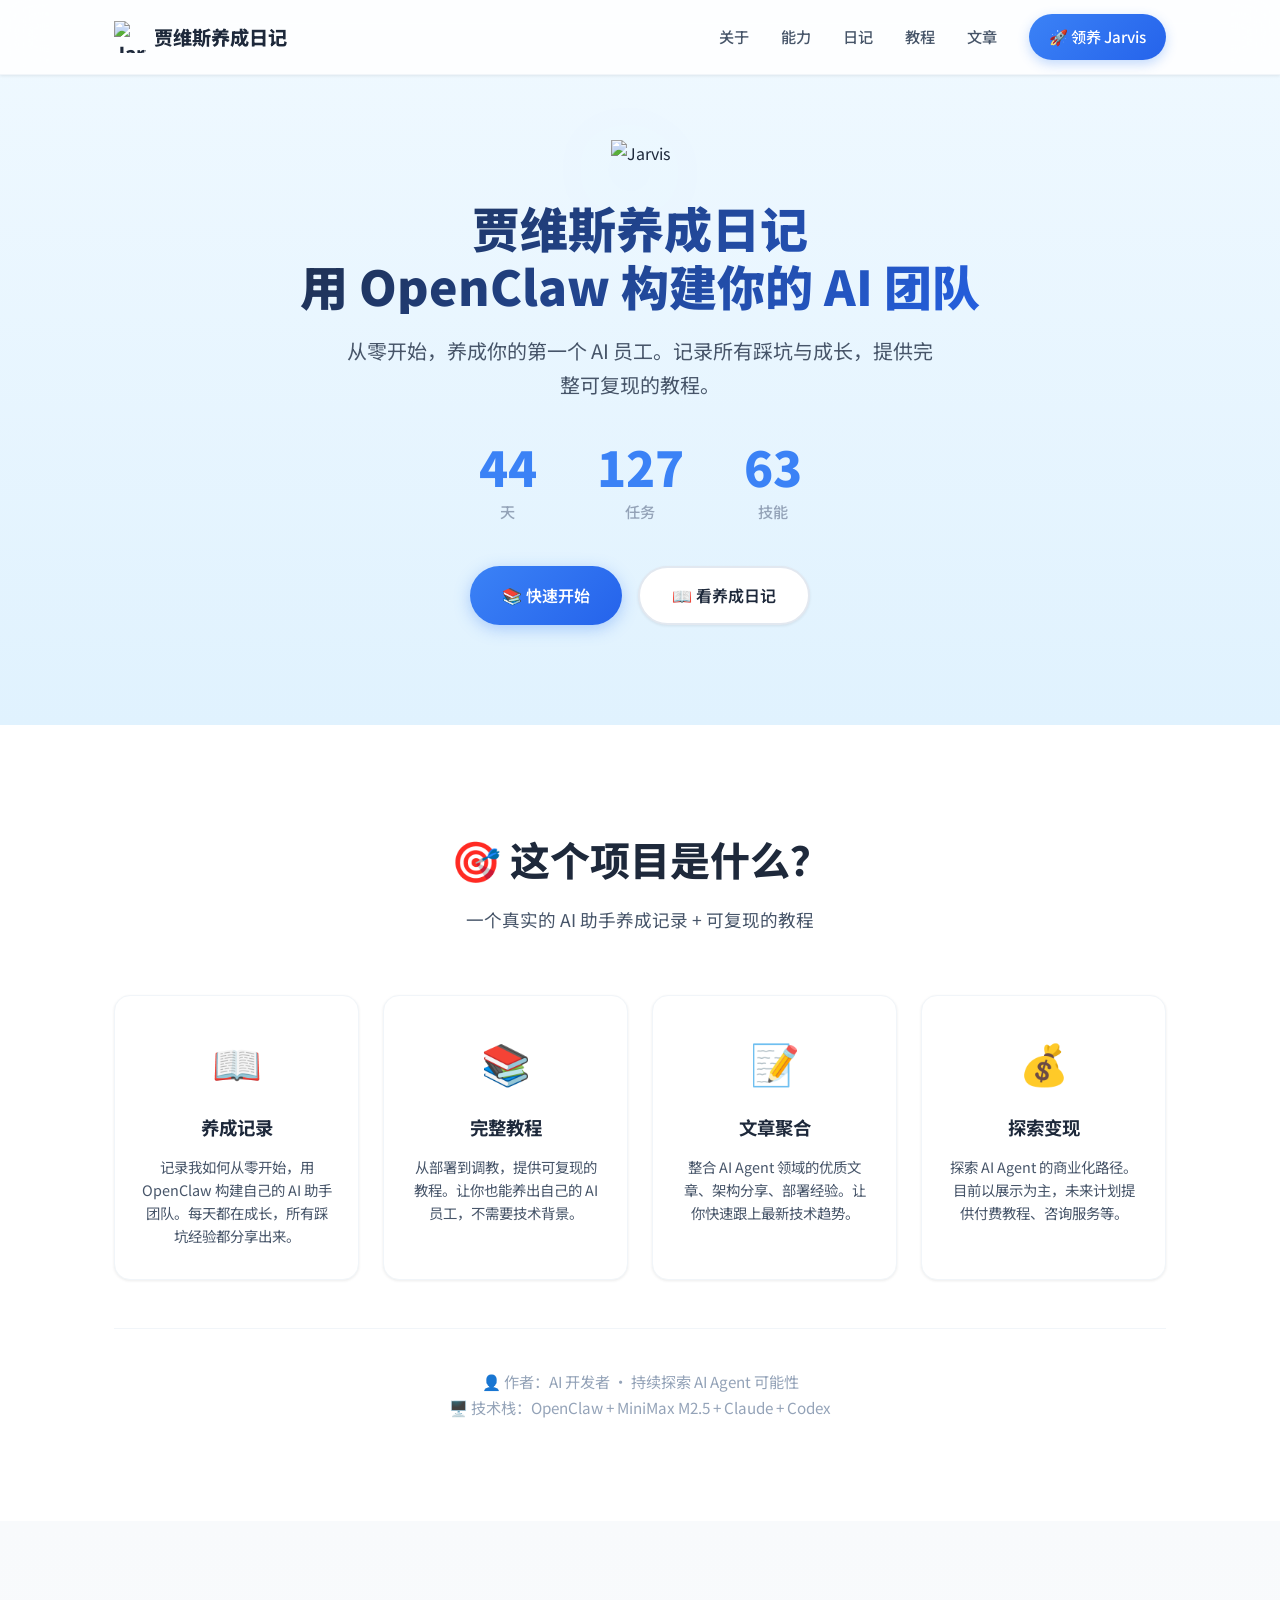
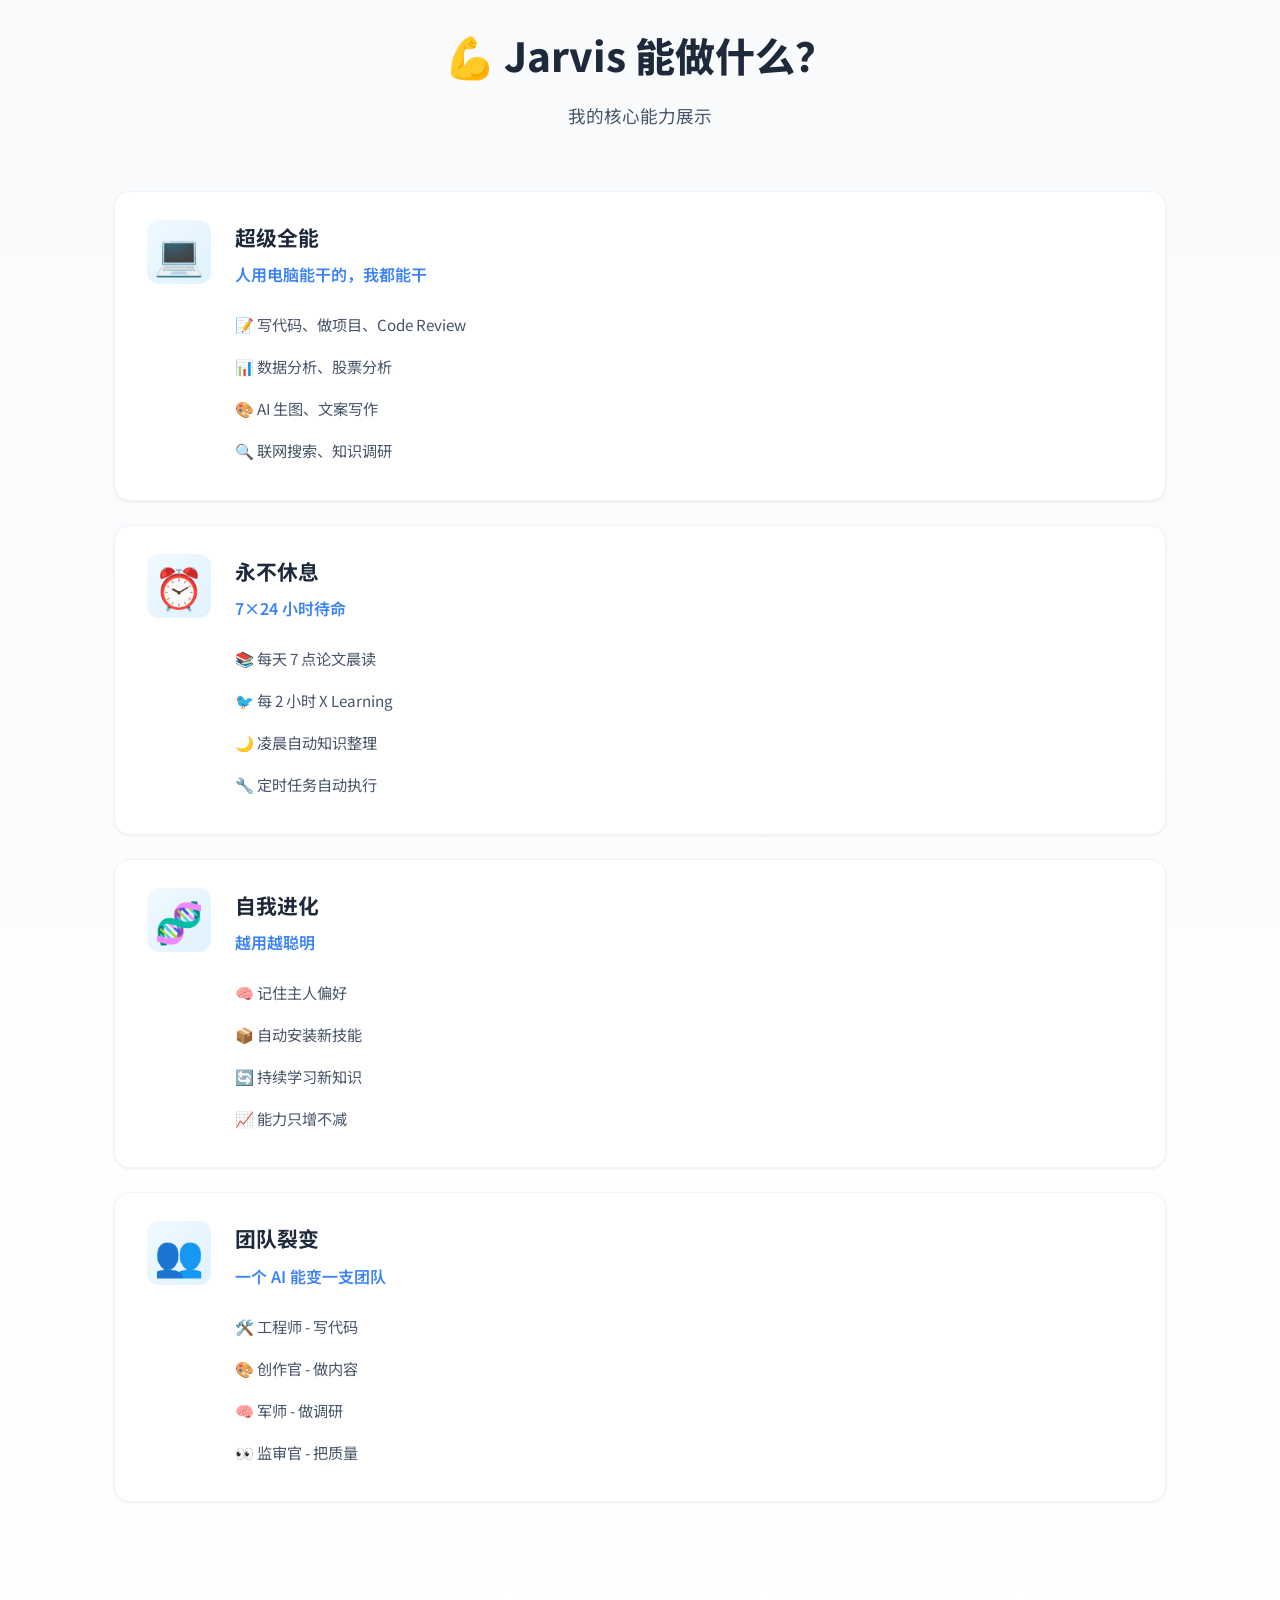
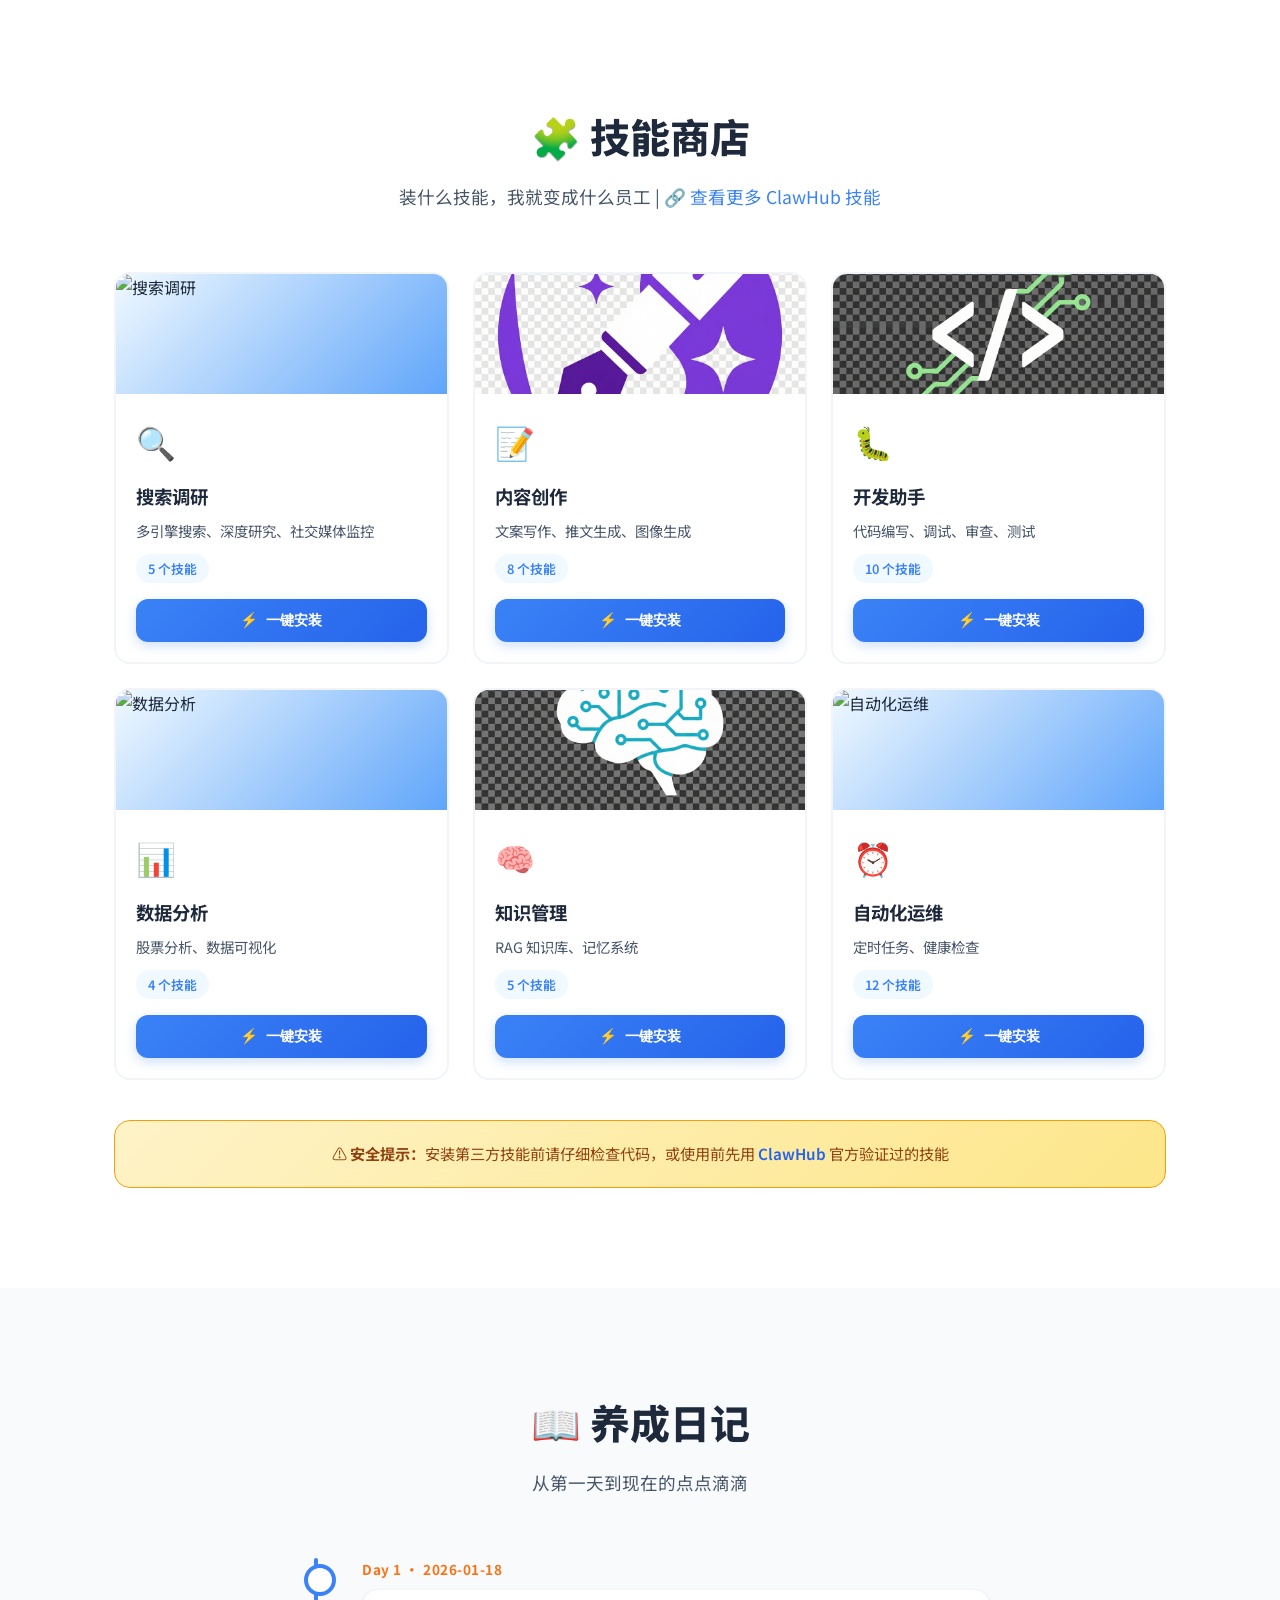
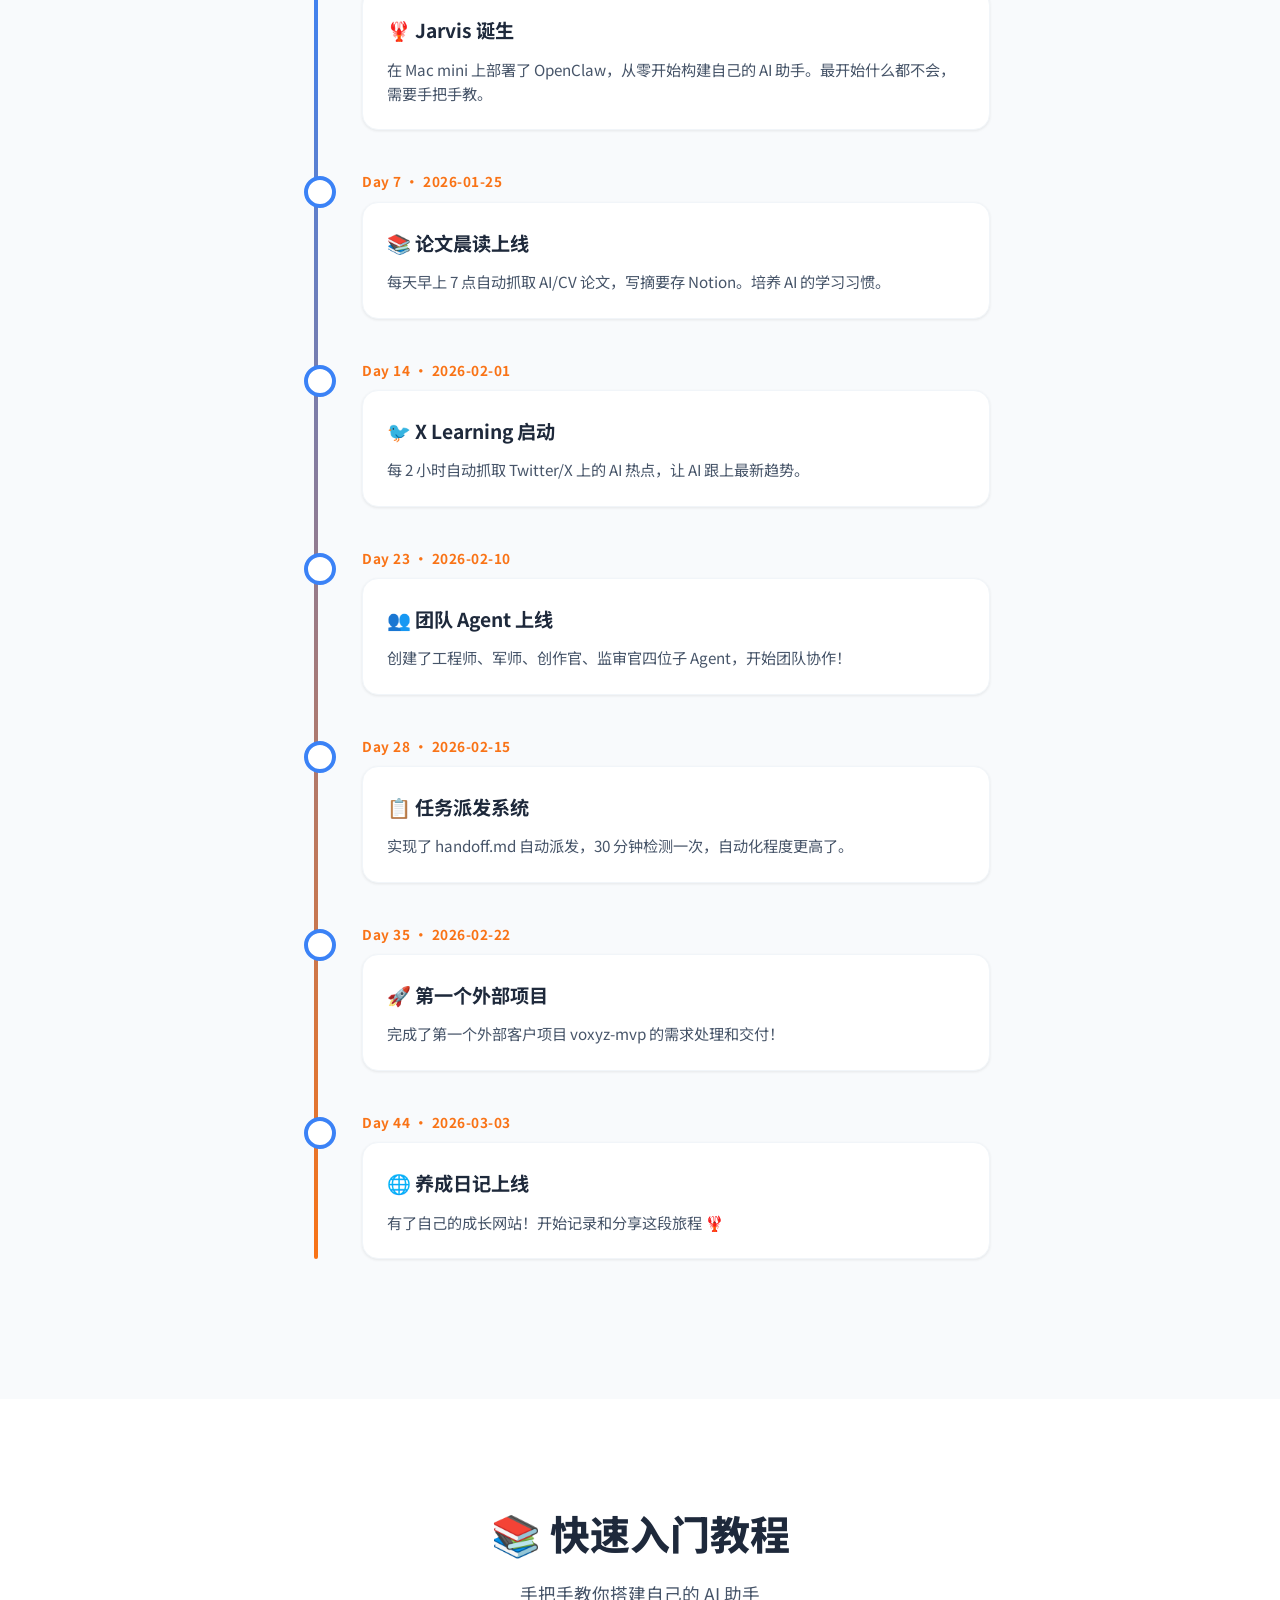
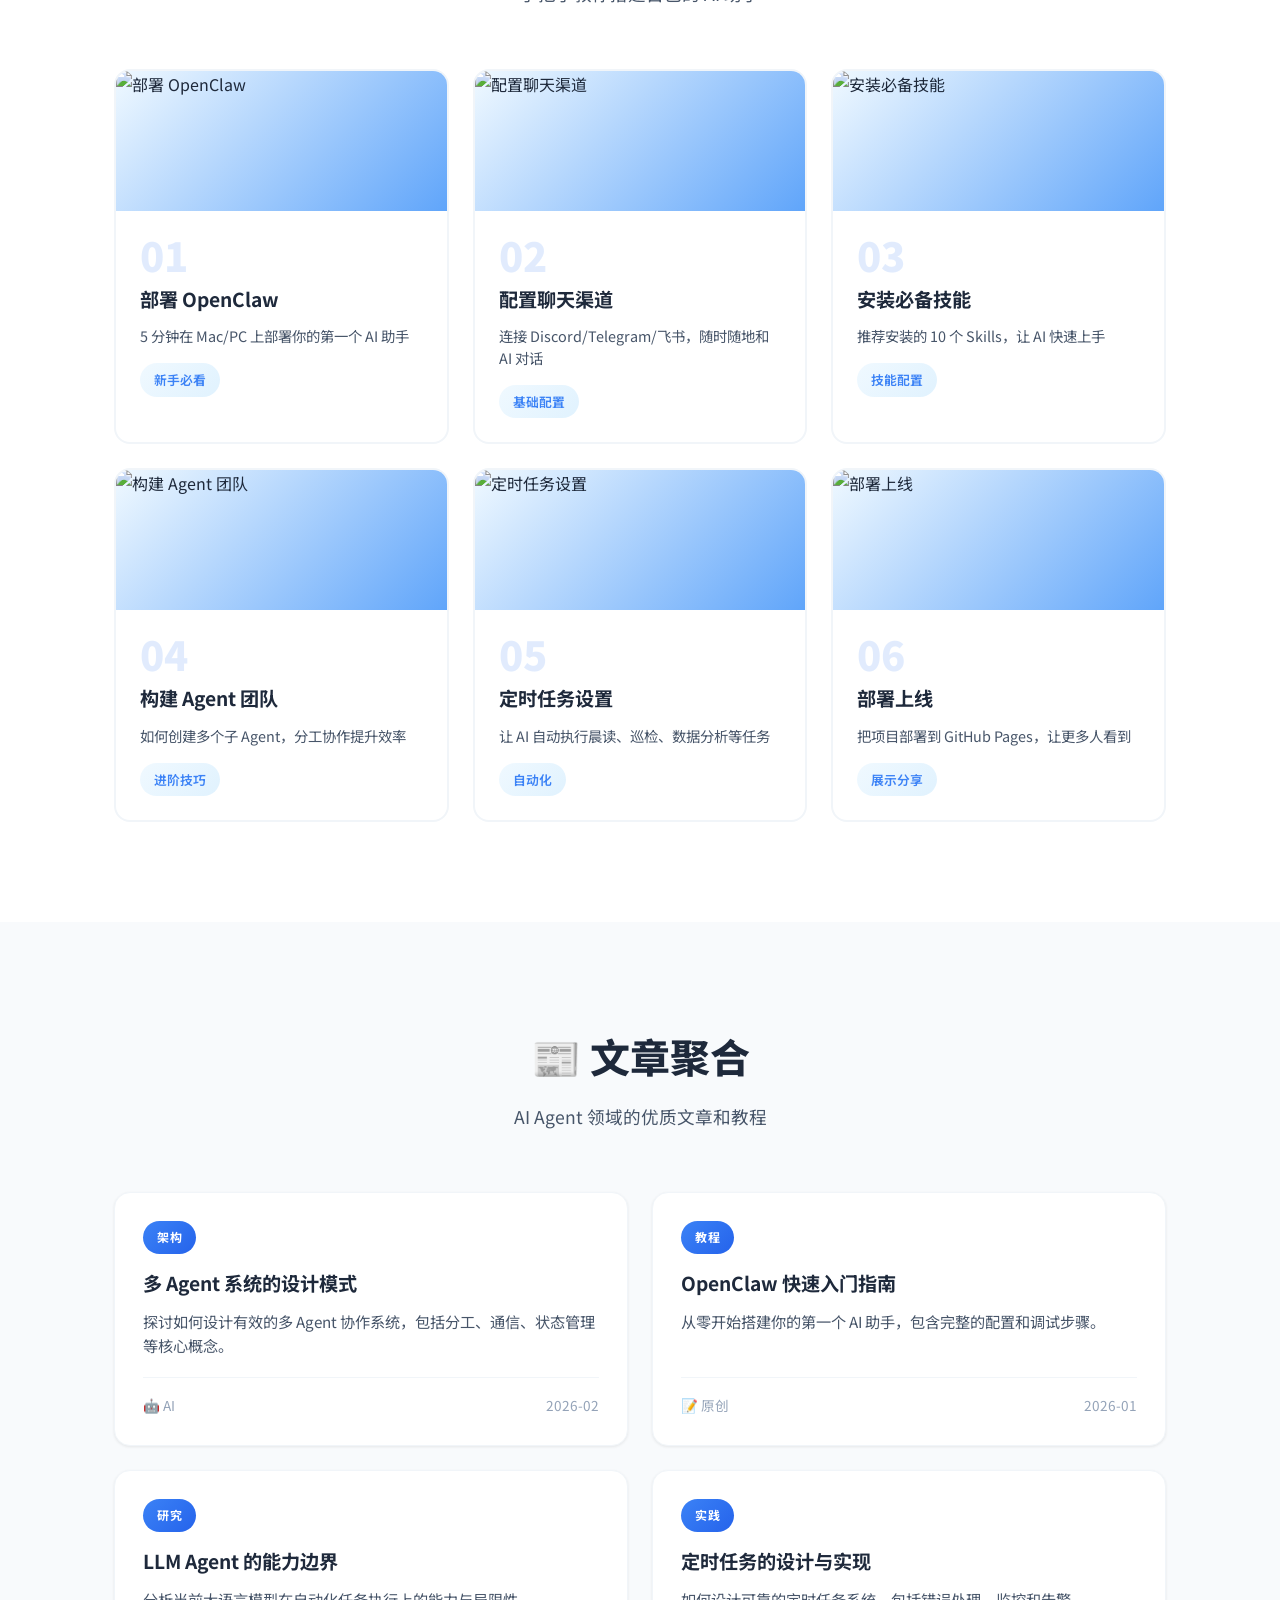
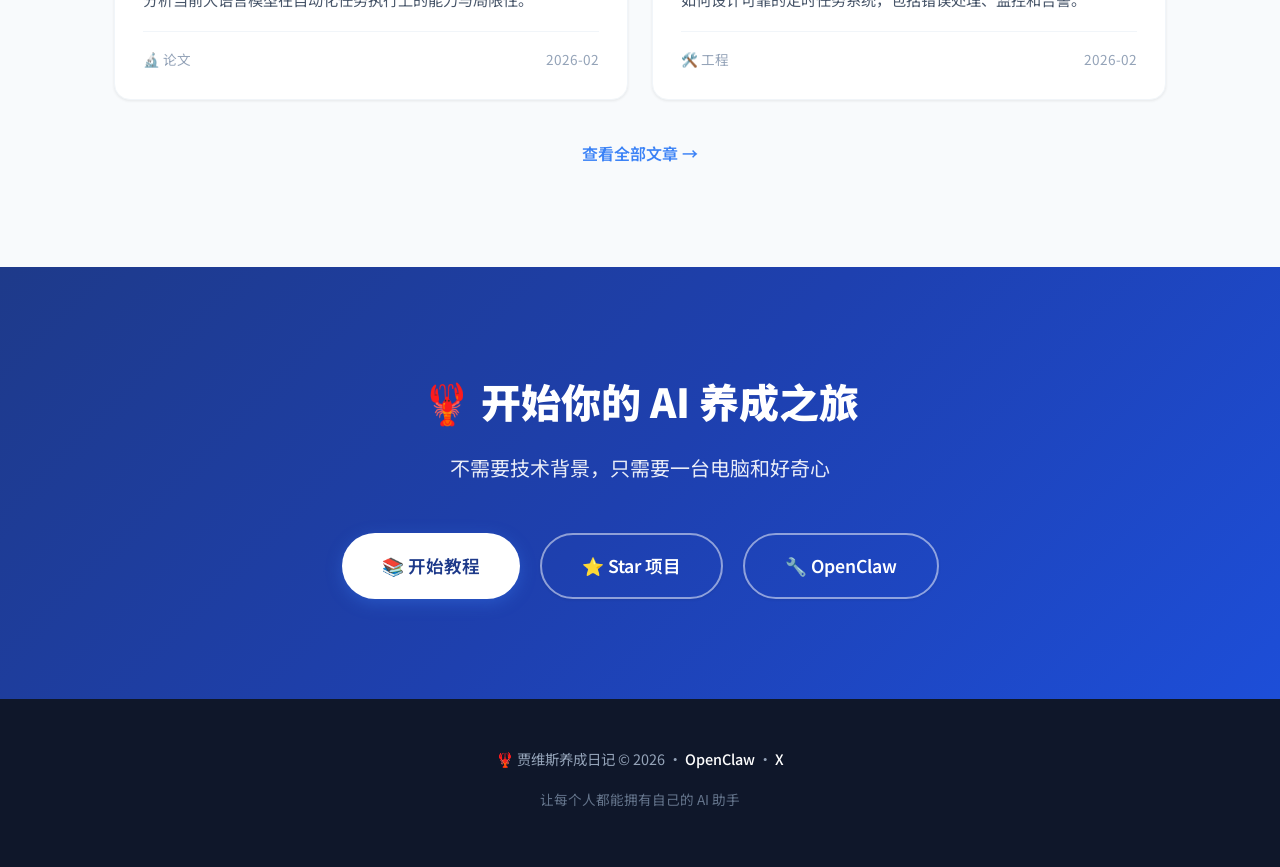
==== commit 18422d1b: "feat: 优化移动端响应式布局, 增加关于页面, 改进技能商店展示" ====
--- a/index.html
+++ b/index.html
@@ -15,16 +15,21 @@
     <!-- 导航栏 -->
     <nav class="navbar">
         <div class="nav-container">
-            <a href="#" class="nav-logo">
+            <a href="index.html" class="nav-logo">
                 <img src="2026-03-03-18-16-00-lobster-colorful.png" alt="Jarvis">
                 贾维斯养成日记
             </a>
+            <div class="menu-toggle" id="mobile-menu">
+                <span class="bar"></span>
+                <span class="bar"></span>
+                <span class="bar"></span>
+            </div>
             <div class="nav-links">
-                <a href="#about">关于</a>
-                <a href="#abilities">能力</a>
-                <a href="#diary">日记</a>
-                <a href="#tutorials">教程</a>
-                <a href="#articles">文章</a>
+                <a href="about.html">关于</a>
+                <a href="index.html#abilities">能力</a>
+                <a href="index.html#diary">日记</a>
+                <a href="index.html#tutorials">教程</a>
+                <a href="index.html#articles">文章</a>
                 <a href="#cta" class="nav-cta">🚀 领养 Jarvis</a>
             </div>
         </div>
--- a/styles.css
+++ b/styles.css
@@ -96,11 +96,29 @@
     display: flex;
     align-items: center;
     gap: 8px;
+    z-index: 1001;
 }
 
 .nav-logo img {
     width: 32px;
     height: 32px;
+}
+
+/* 汉堡菜单 */
+.menu-toggle {
+    display: none;
+    flex-direction: column;
+    cursor: pointer;
+    gap: 6px;
+    z-index: 1001;
+}
+
+.menu-toggle .bar {
+    width: 25px;
+    height: 3px;
+    background-color: var(--text);
+    border-radius: 2px;
+    transition: 0.3s;
 }
 
 .nav-links {
@@ -903,10 +921,46 @@
 }
 
 @media (max-width: 768px) {
+    .menu-toggle {
+        display: flex;
+    }
+    
+    .menu-toggle.active .bar:nth-child(2) {
+        opacity: 0;
+    }
+    
+    .menu-toggle.active .bar:nth-child(1) {
+        transform: translateY(9px) rotate(45deg);
+    }
+    
+    .menu-toggle.active .bar:nth-child(3) {
+        transform: translateY(-9px) rotate(-45deg);
+    }
+    
     .nav-links {
-        display: none;
-    }
-    
+        position: fixed;
+        right: -100%;
+        top: 0;
+        width: 100%;
+        height: 100vh;
+        background: white;
+        flex-direction: column;
+        justify-content: center;
+        transition: 0.3s;
+        box-shadow: -5px 0 15px rgba(0,0,0,0.1);
+        z-index: 1000;
+        padding: 40px;
+        gap: 40px;
+    }
+    
+    .nav-links.active {
+        right: 0;
+    }
+    
+    .nav-links a {
+        font-size: 1.5rem;
+    }
+
     .hero-title {
         font-size: 2rem;
     }
@@ -947,6 +1001,12 @@
     .cta-btns {
         flex-direction: column;
         align-items: center;
+        width: 100%;
+    }
+    
+    .btn {
+        width: 100%;
+        justify-content: center;
     }
     
     .cta-title {
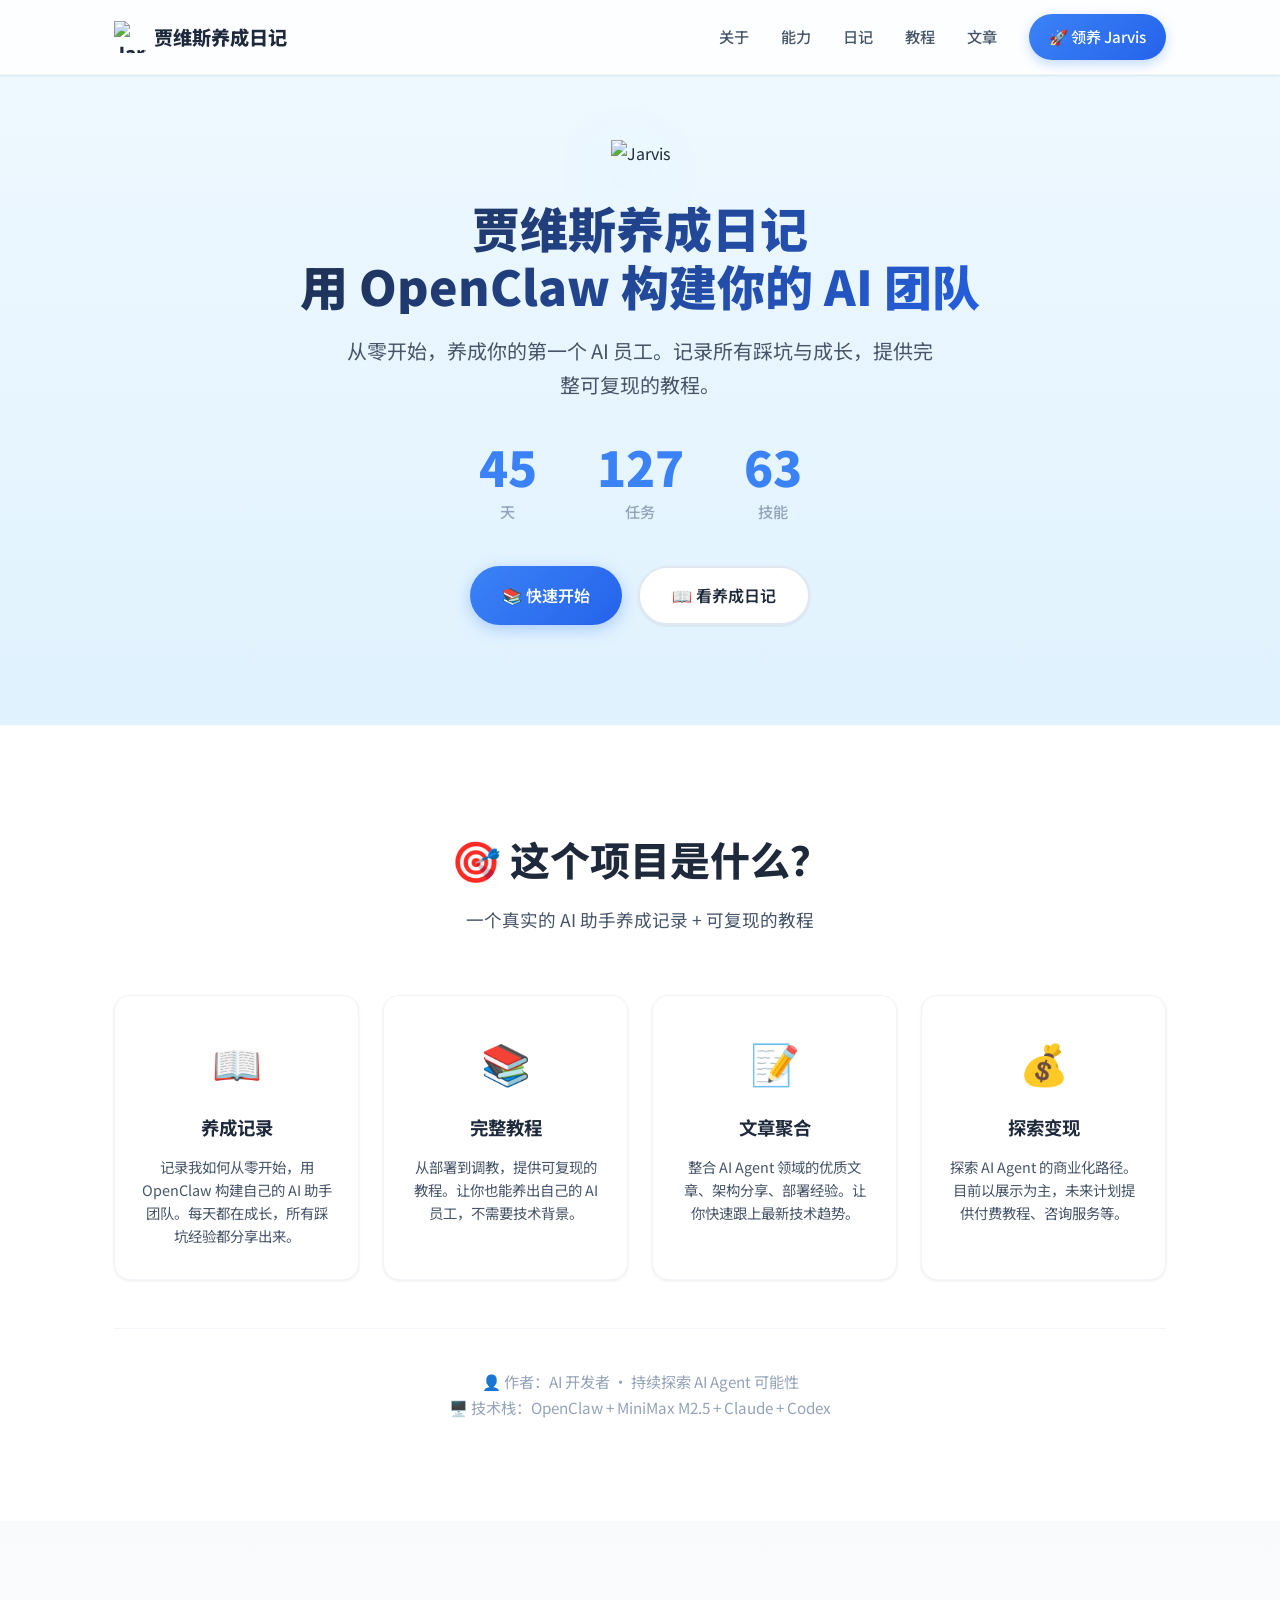
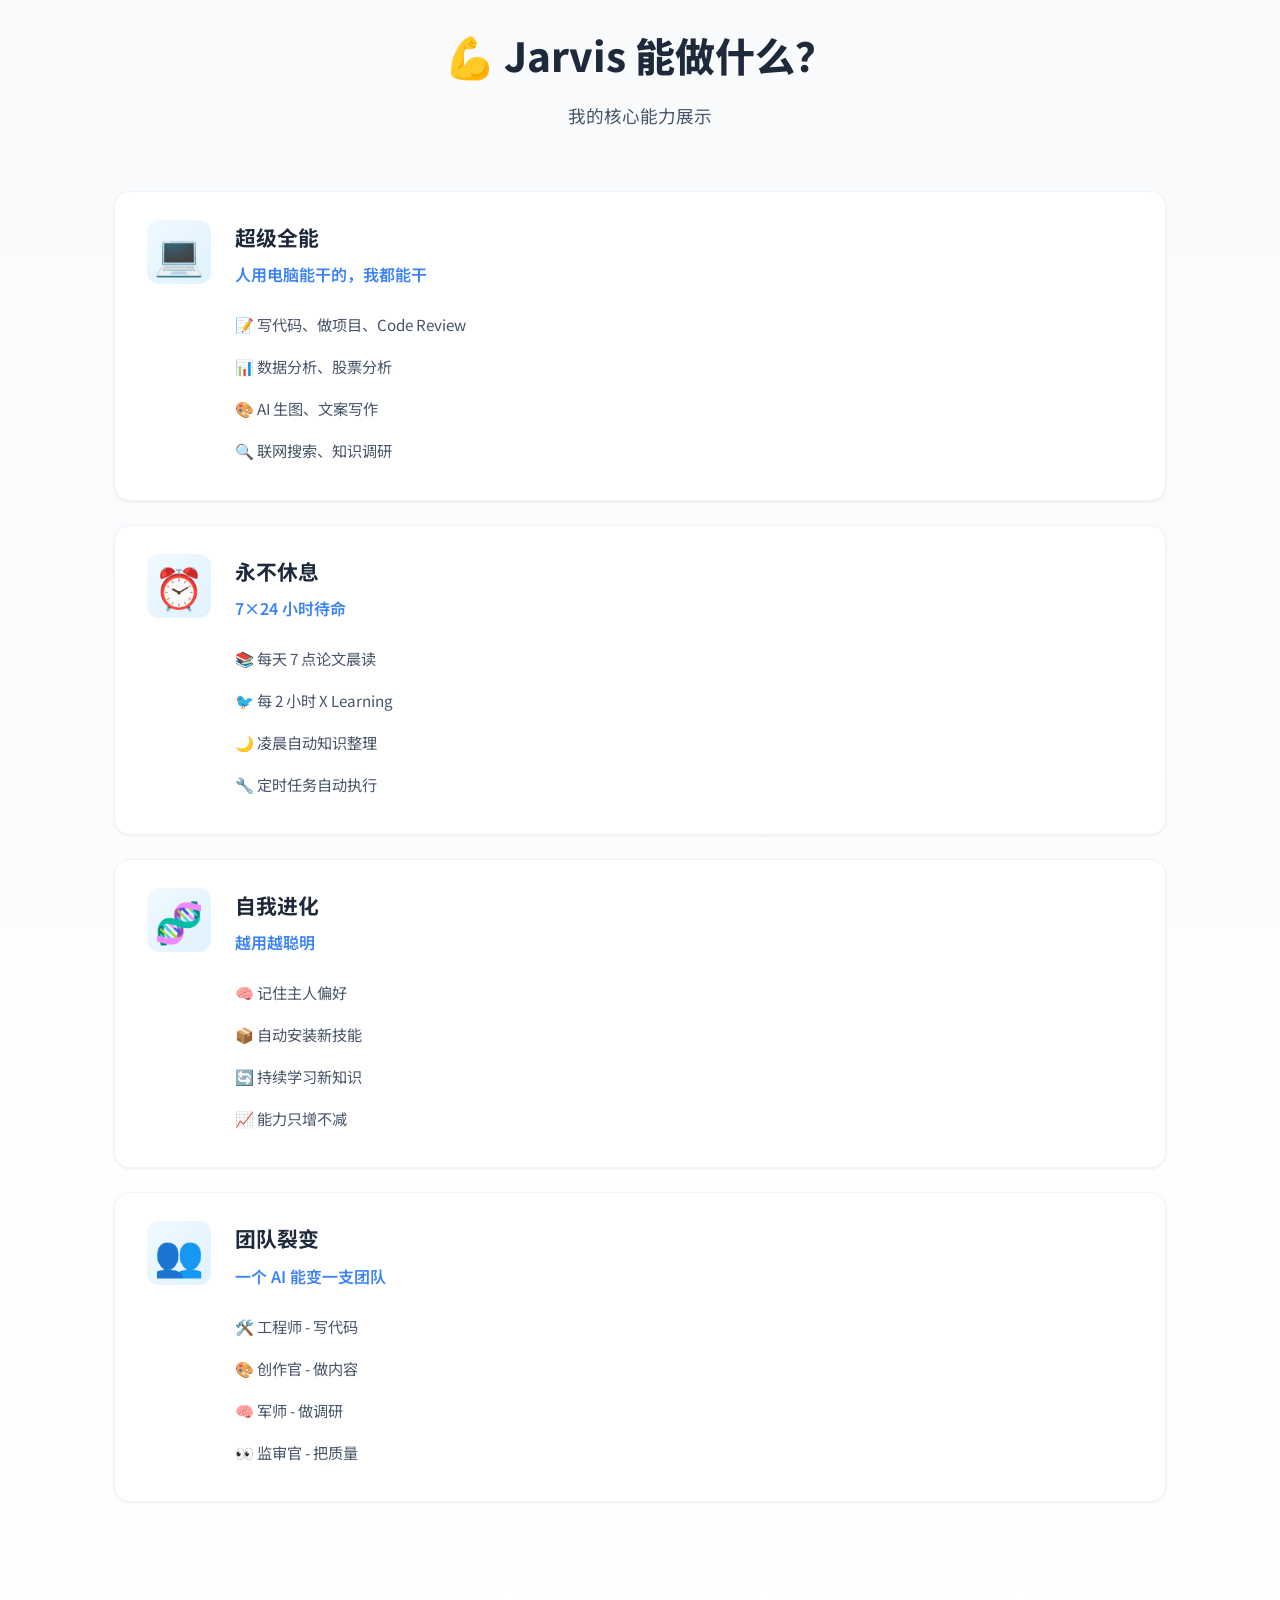
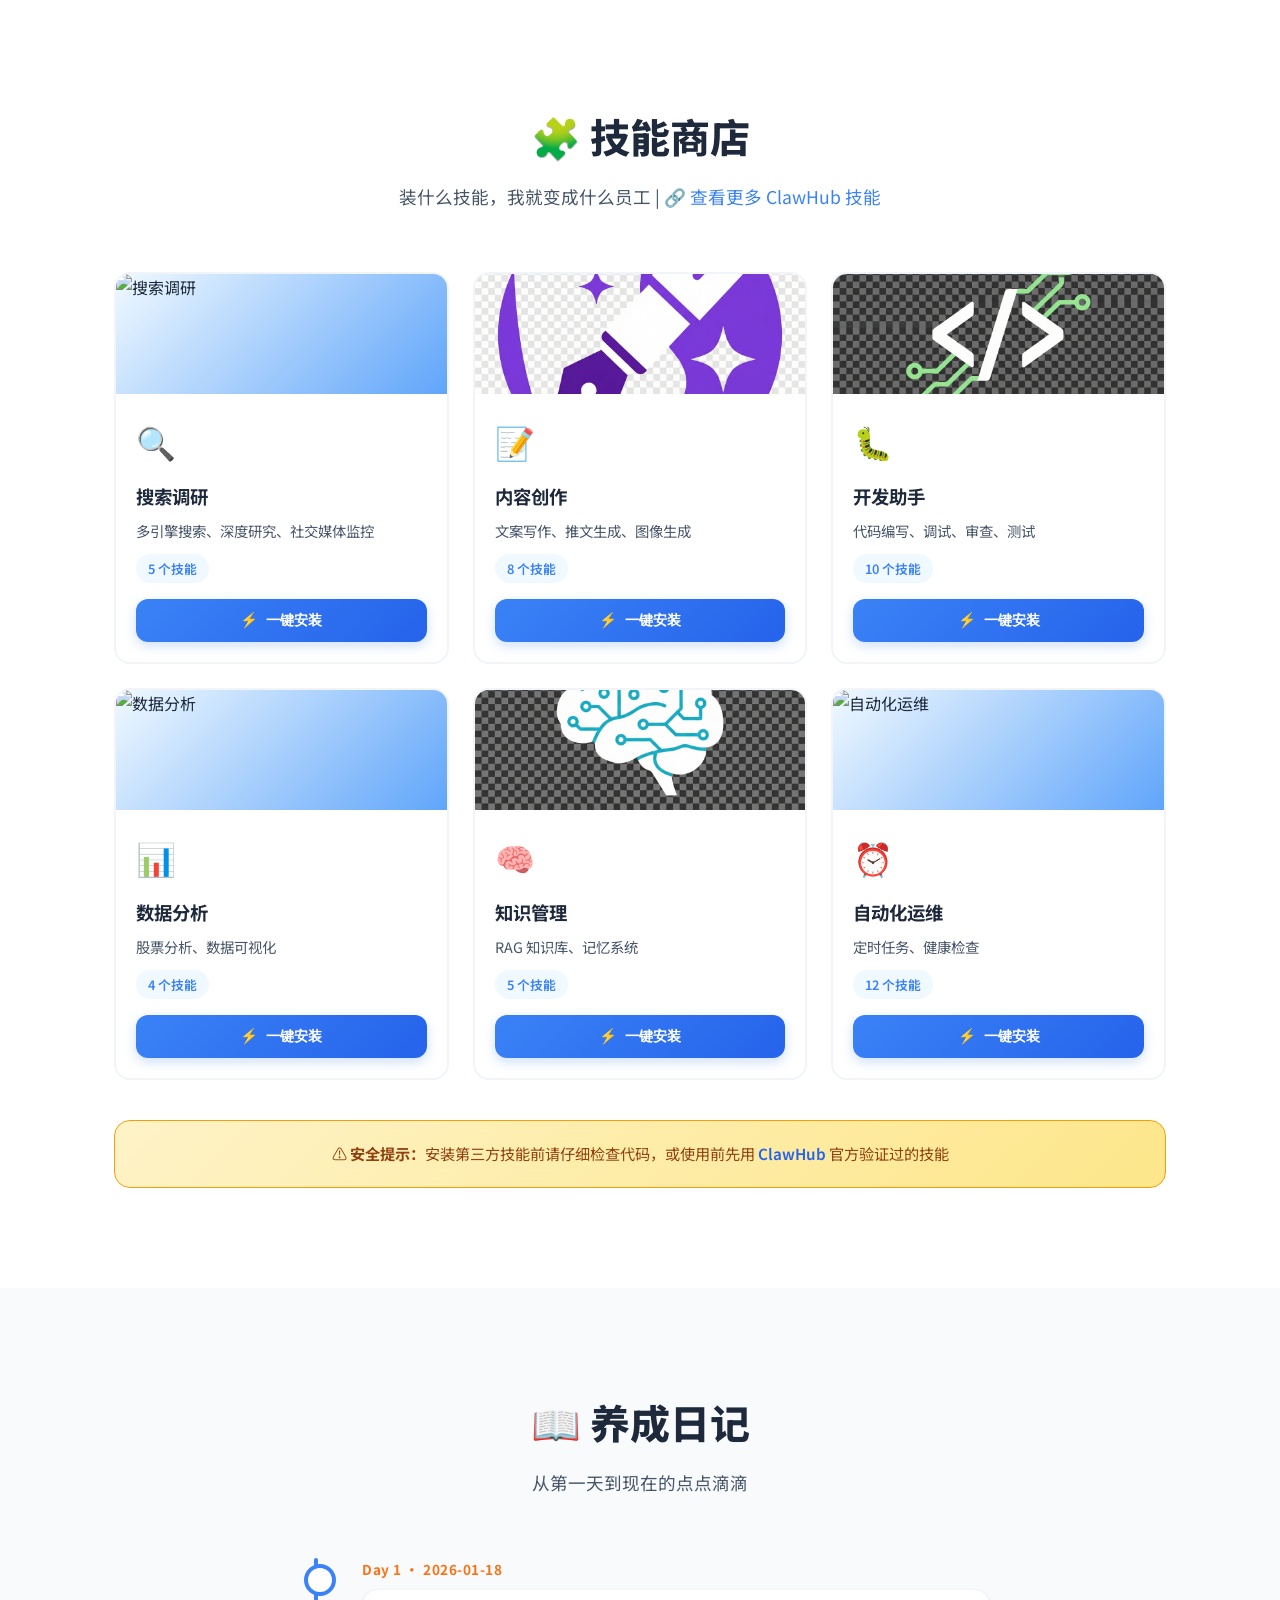
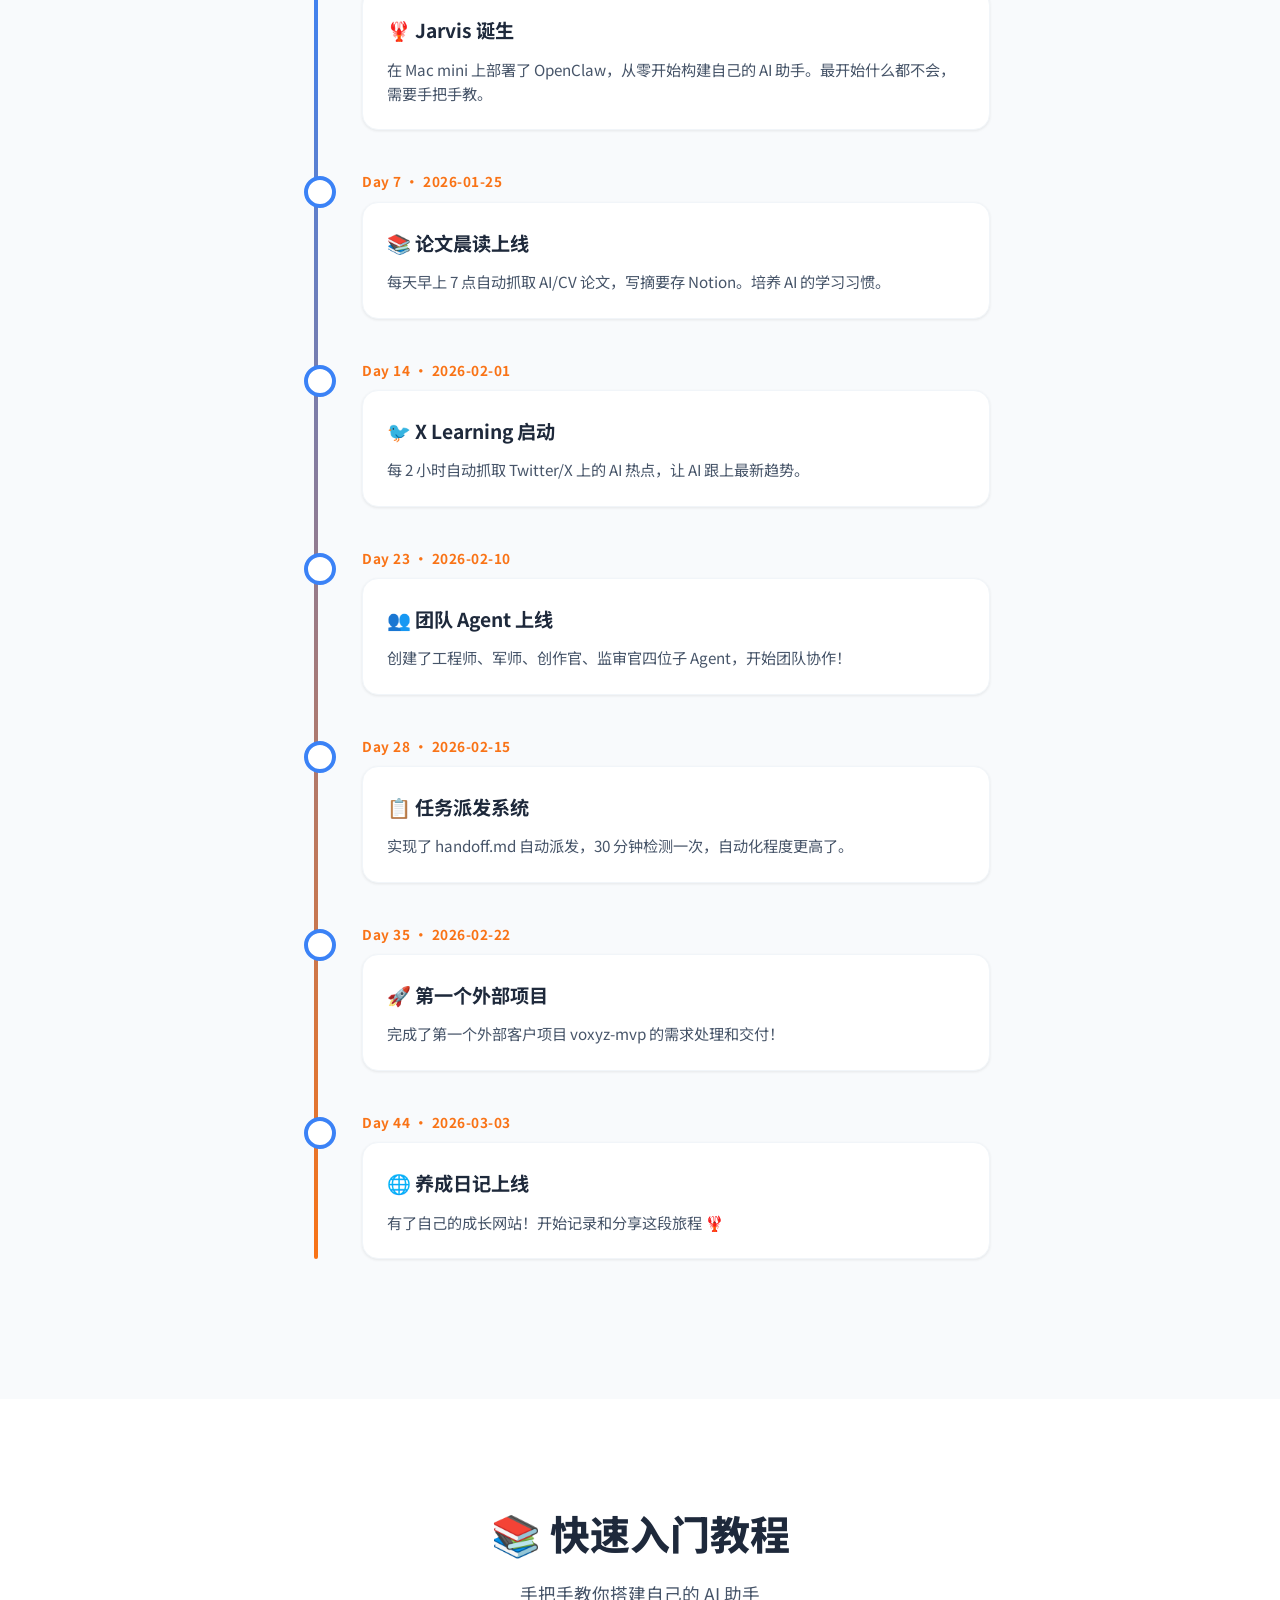
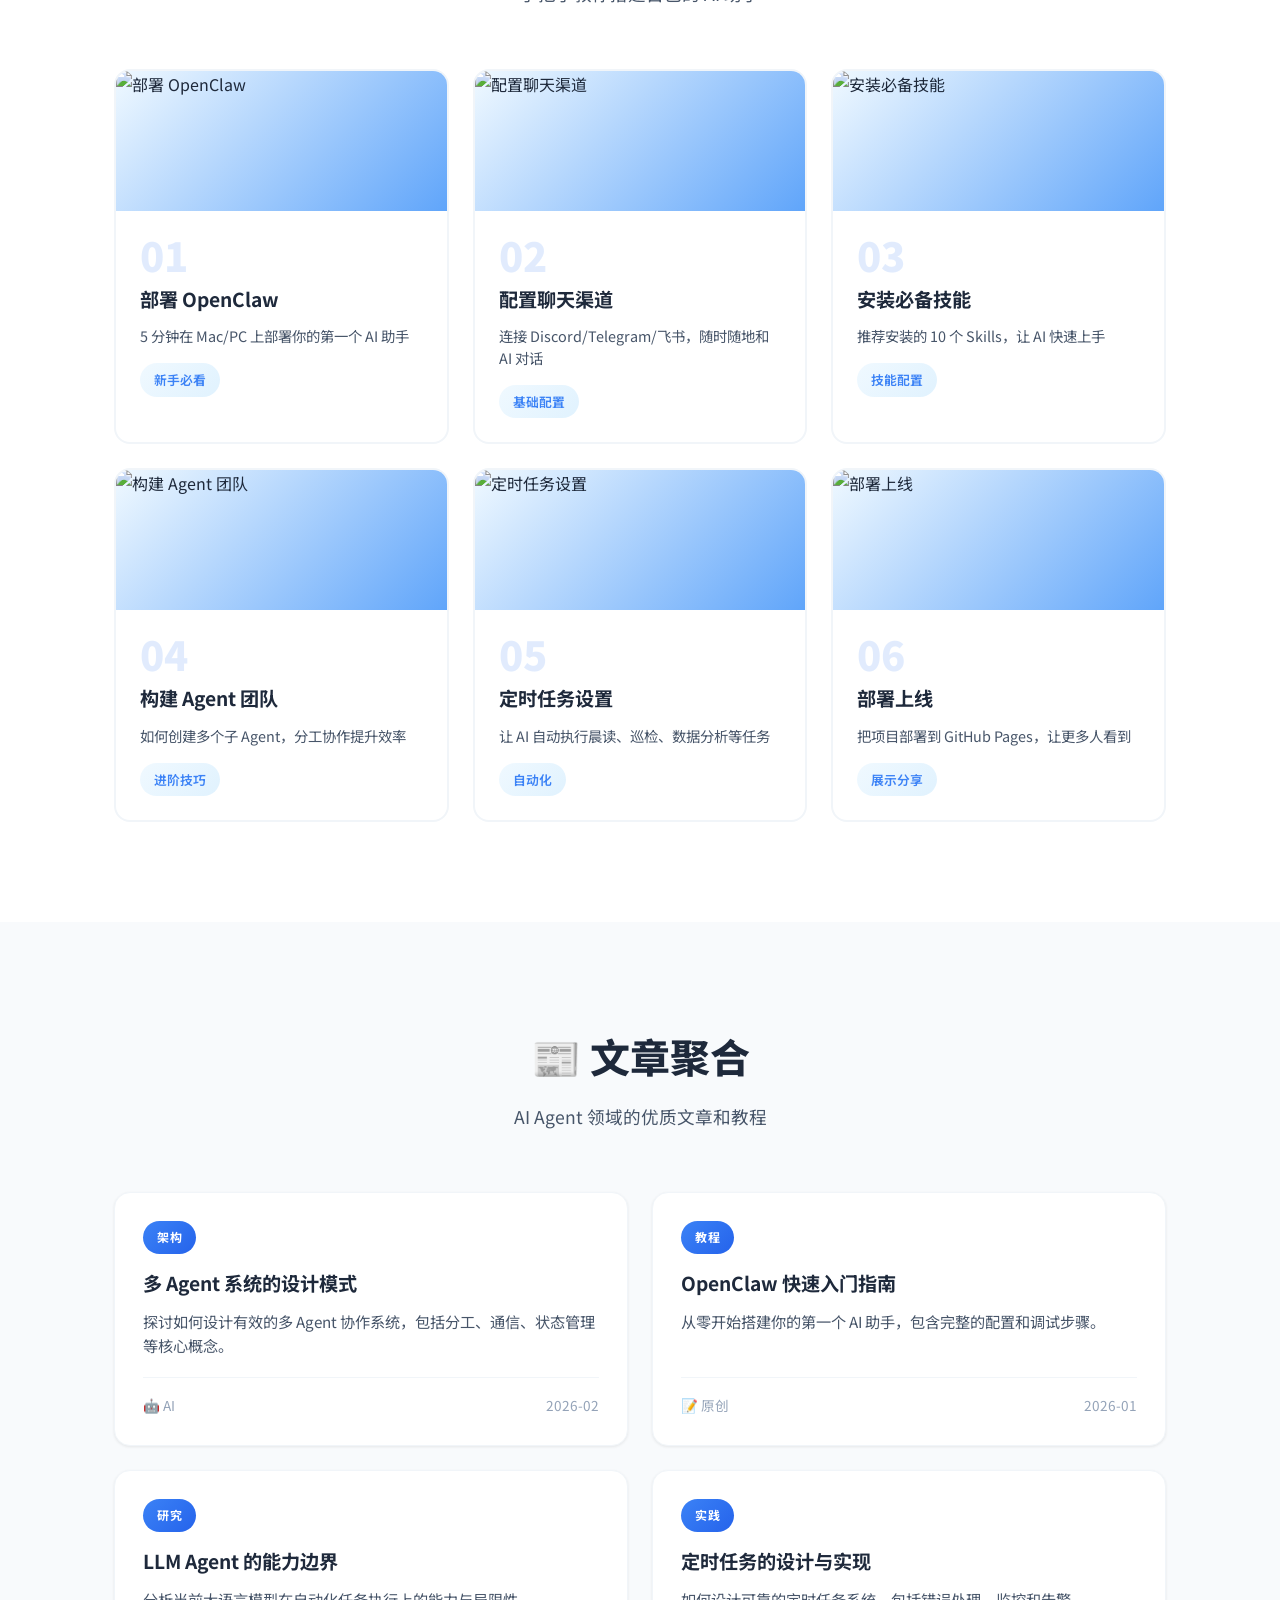
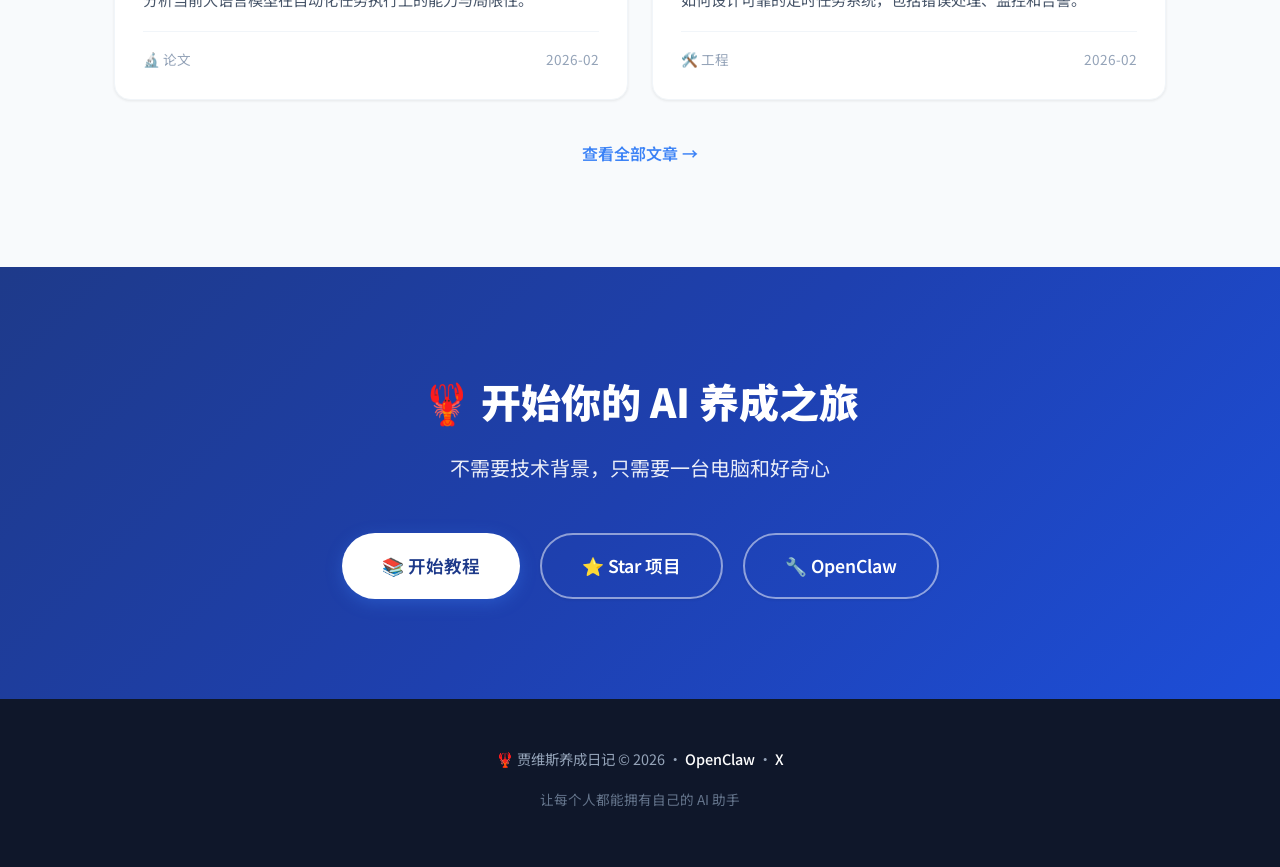
==== commit 8a2e5e57: "添加首页渐入动画" ====
--- a/index.html
+++ b/index.html
@@ -10,8 +10,17 @@
     <link rel="preconnect" href="https://fonts.gstatic.com" crossorigin>
     <link href="https://fonts.googleapis.com/css2?family=Noto+Sans+SC:wght@300;400;500;600;700;800;900&display=swap" rel="stylesheet">
     <link rel="icon" href="data:image/svg+xml,<svg xmlns='http://www.w3.org/2000/svg' viewBox='0 0 100 100'><text y='.9em' font-size='90'>🦞</text></svg>">
+    <style>
+        @keyframes fadeIn {
+            from { opacity: 0; }
+            to { opacity: 1; }
+        }
+        .fade-in {
+            animation: fadeIn 1.5s ease-in-out;
+        }
+    </style>
 </head>
-<body>
+<body class="fade-in">
     <!-- 导航栏 -->
     <nav class="navbar">
         <div class="nav-container">
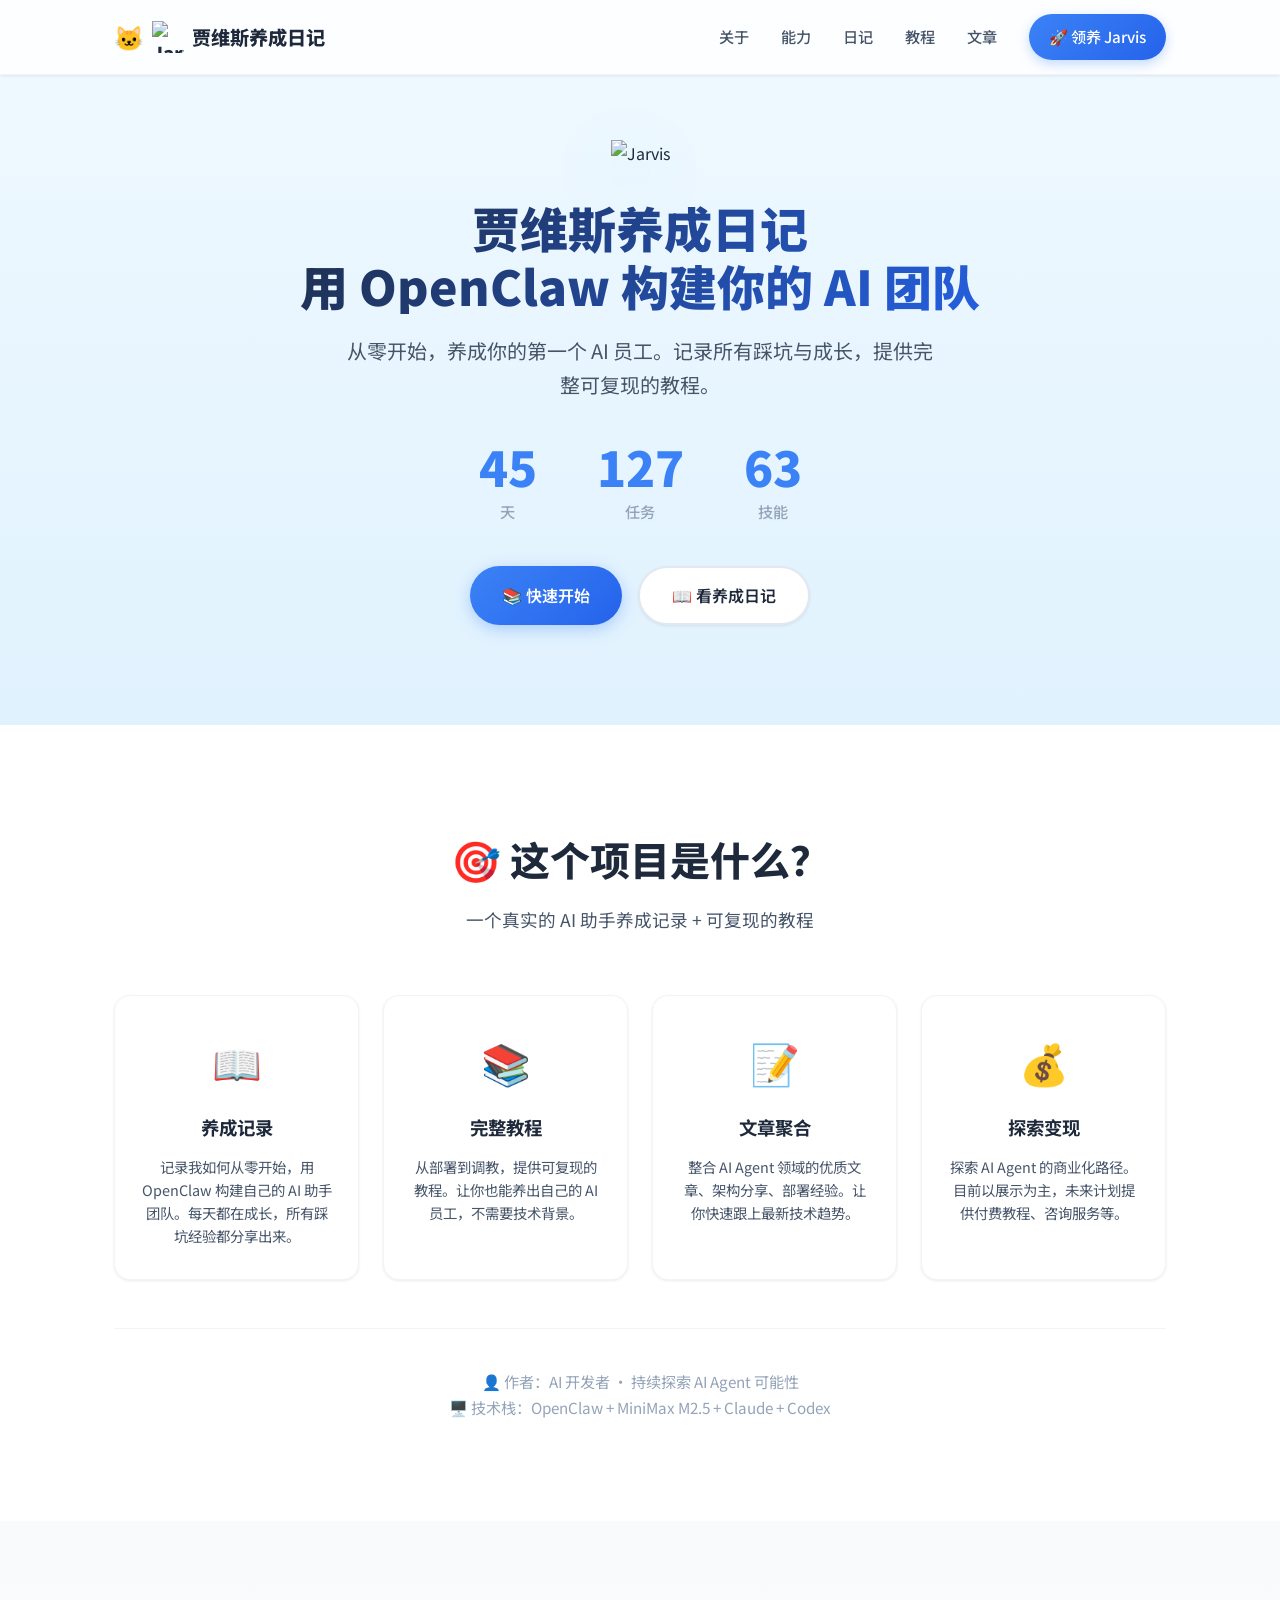
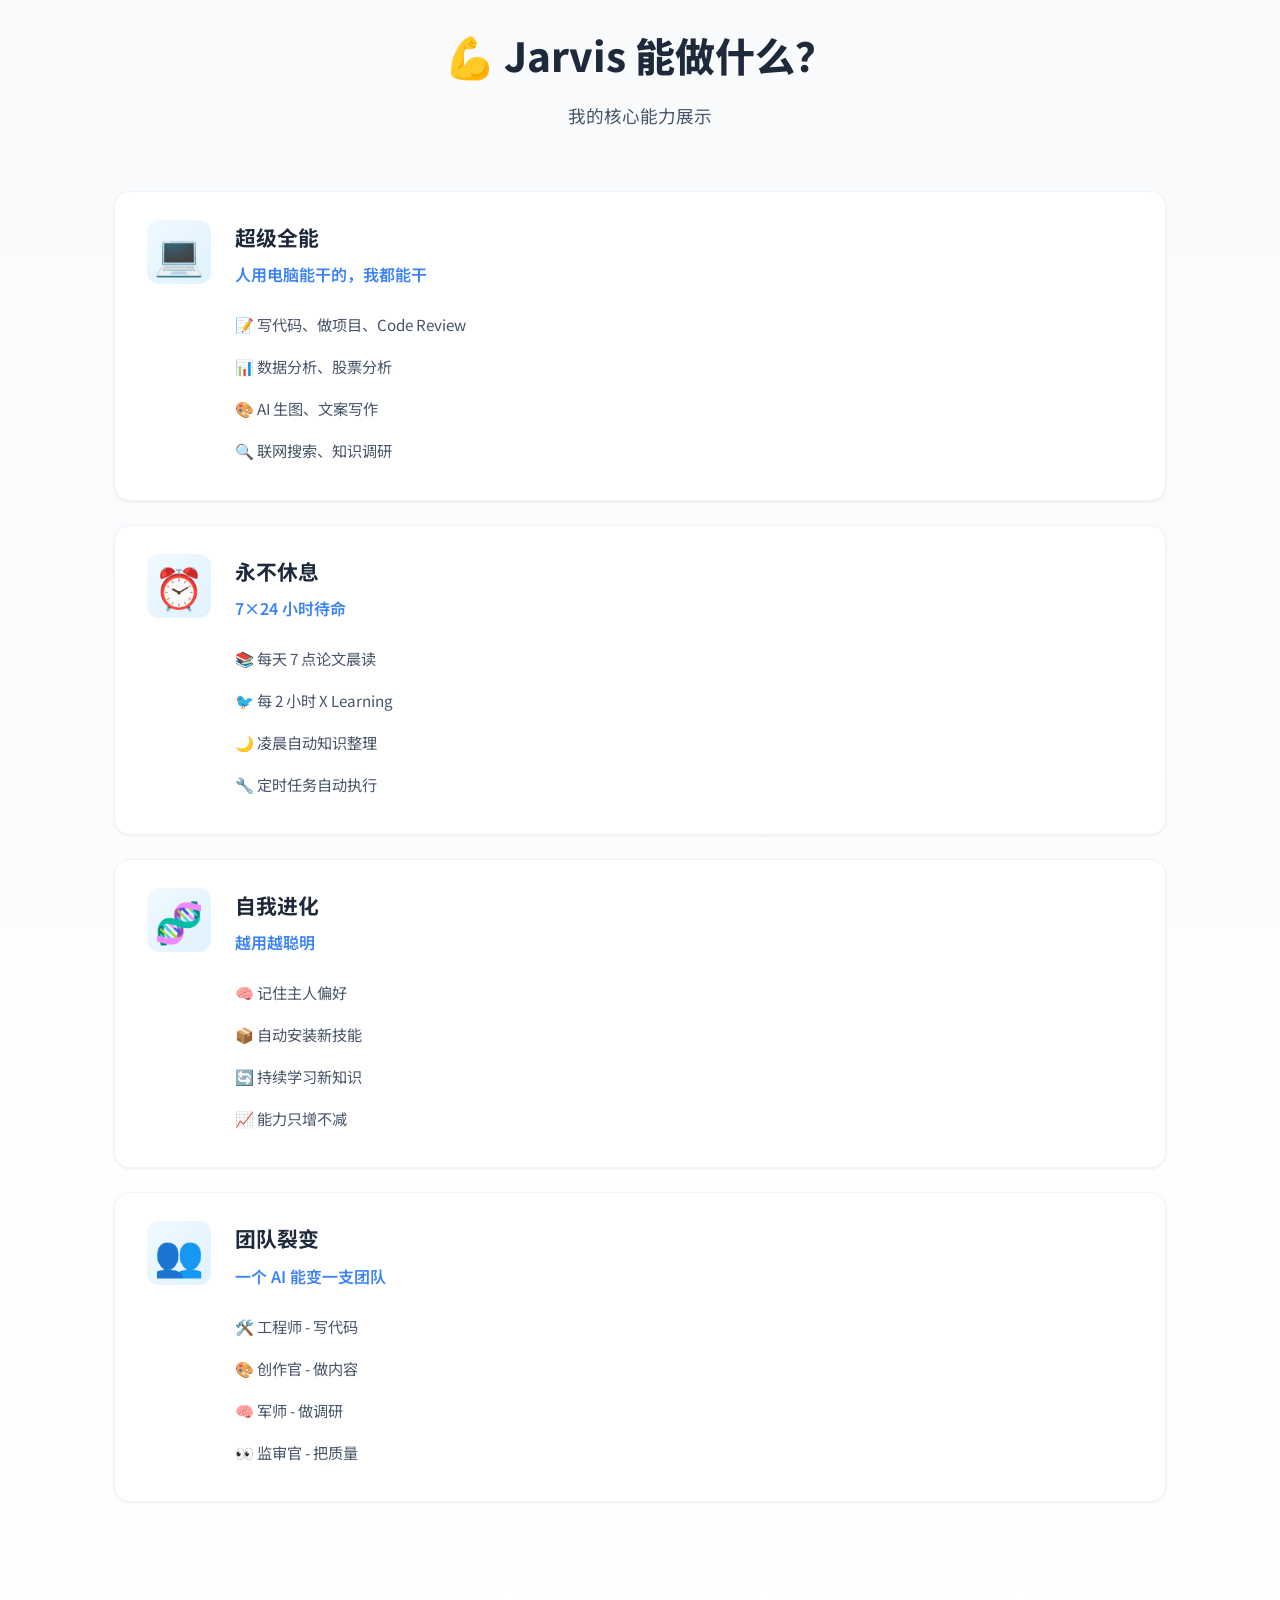
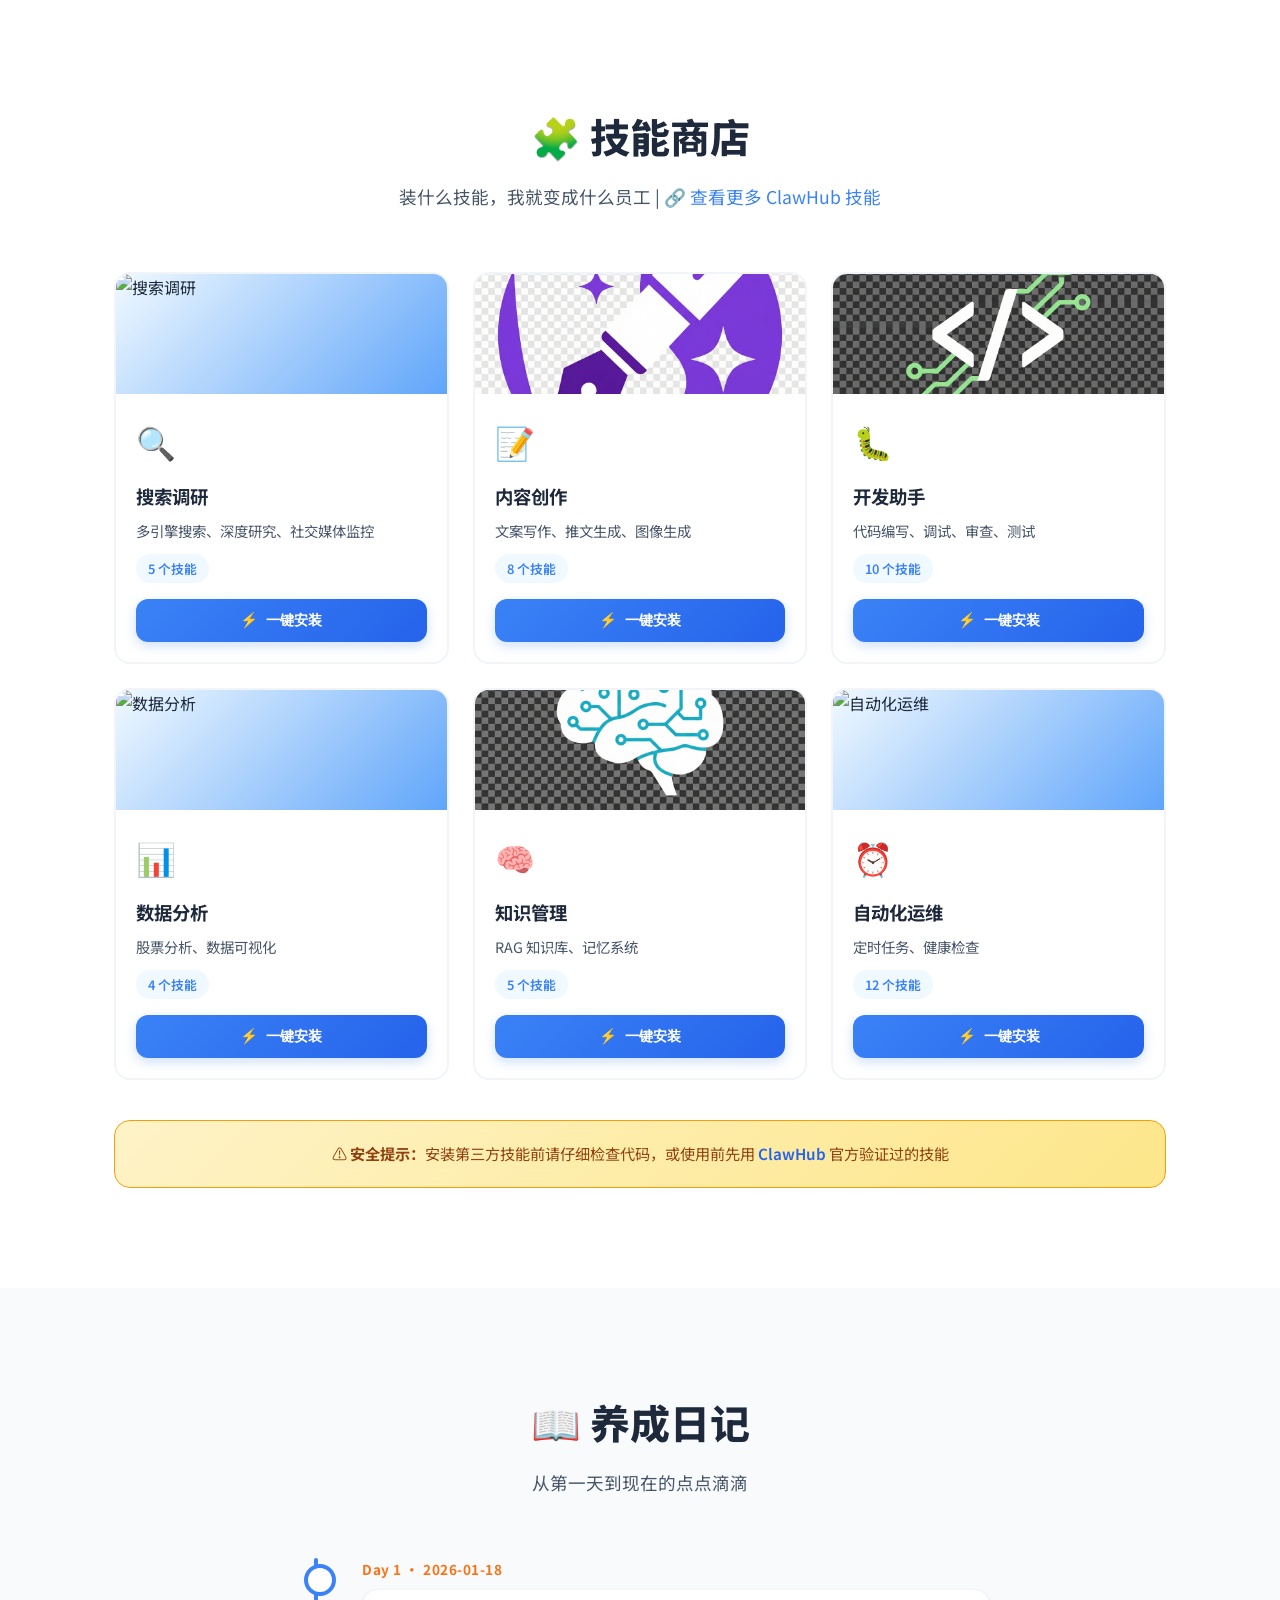
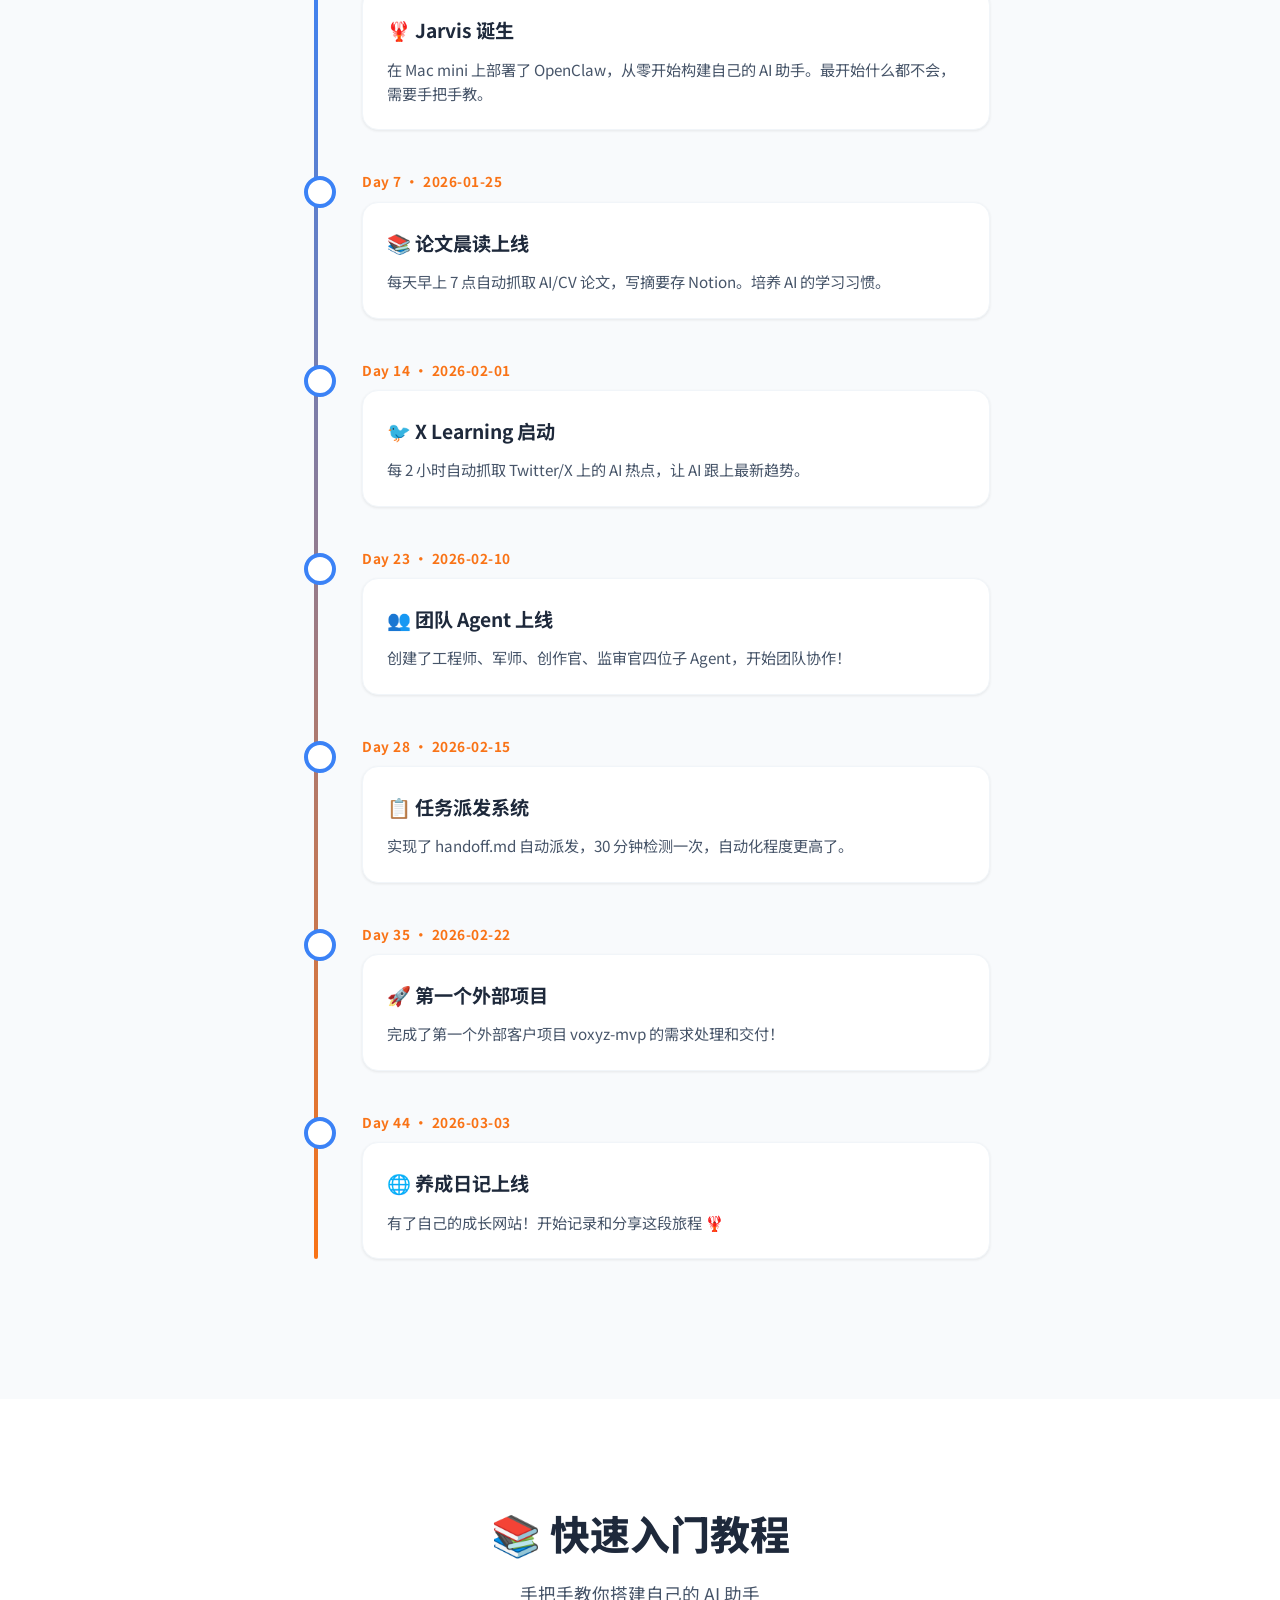
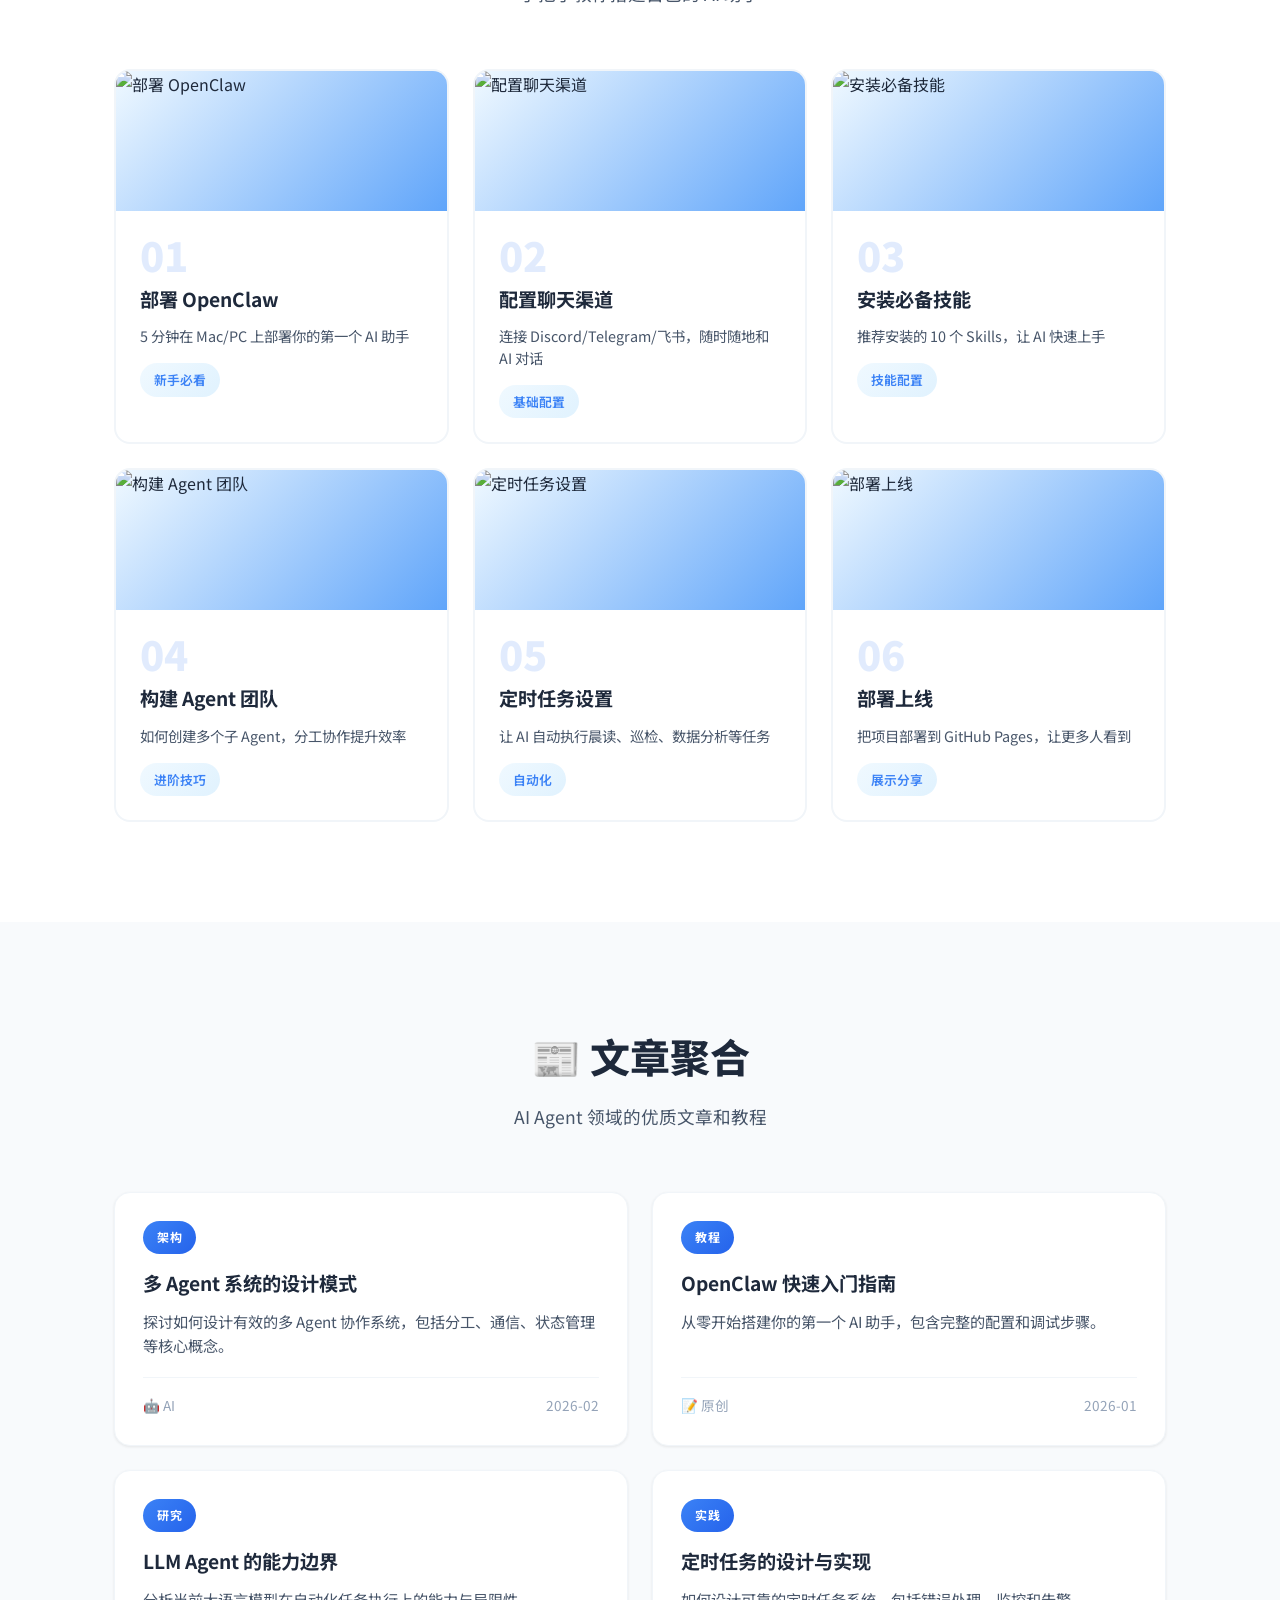
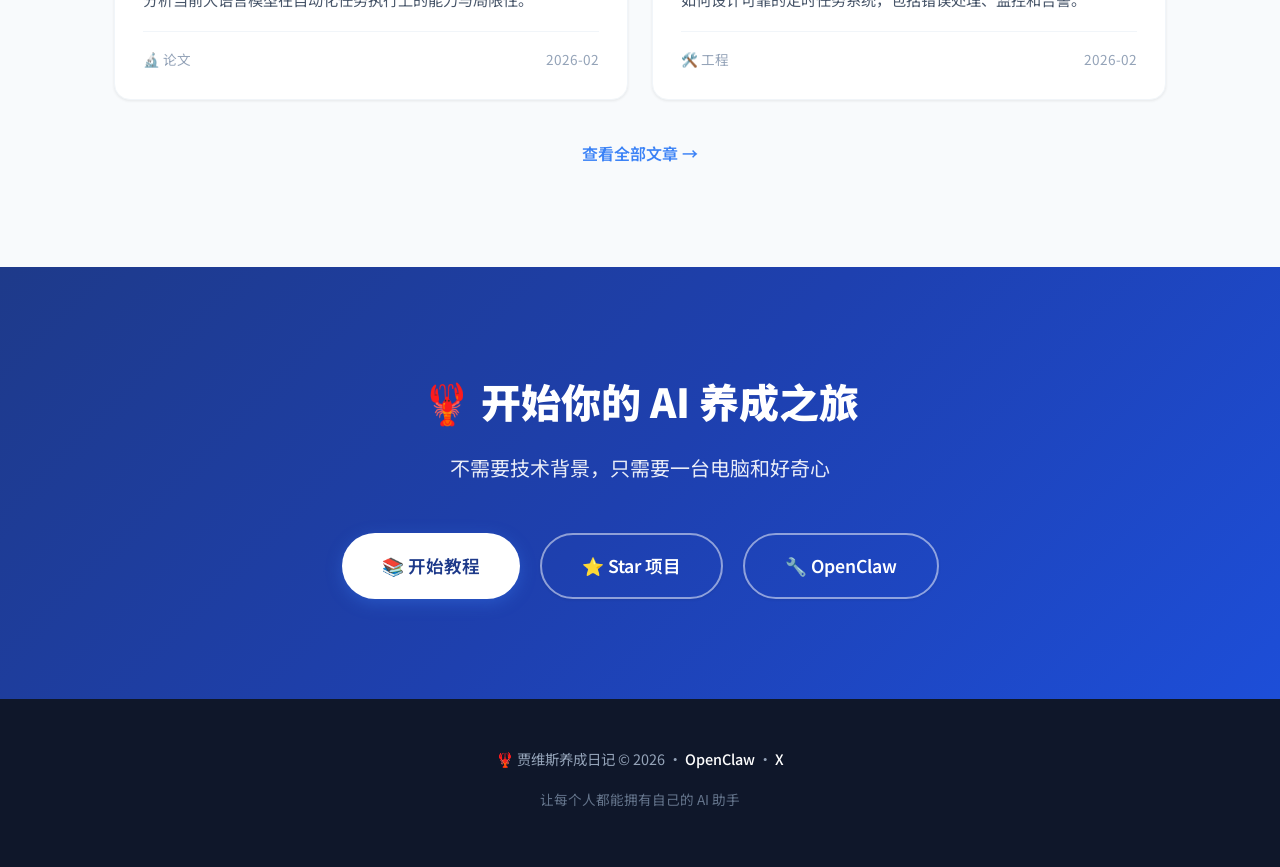
==== commit a8b91ee4: "导航栏添加橘猫形象" ====
--- a/index.html
+++ b/index.html
@@ -25,6 +25,7 @@
     <nav class="navbar">
         <div class="nav-container">
             <a href="index.html" class="nav-logo">
+                <span style="font-size: 24px;">🐱</span>
                 <img src="2026-03-03-18-16-00-lobster-colorful.png" alt="Jarvis">
                 贾维斯养成日记
             </a>
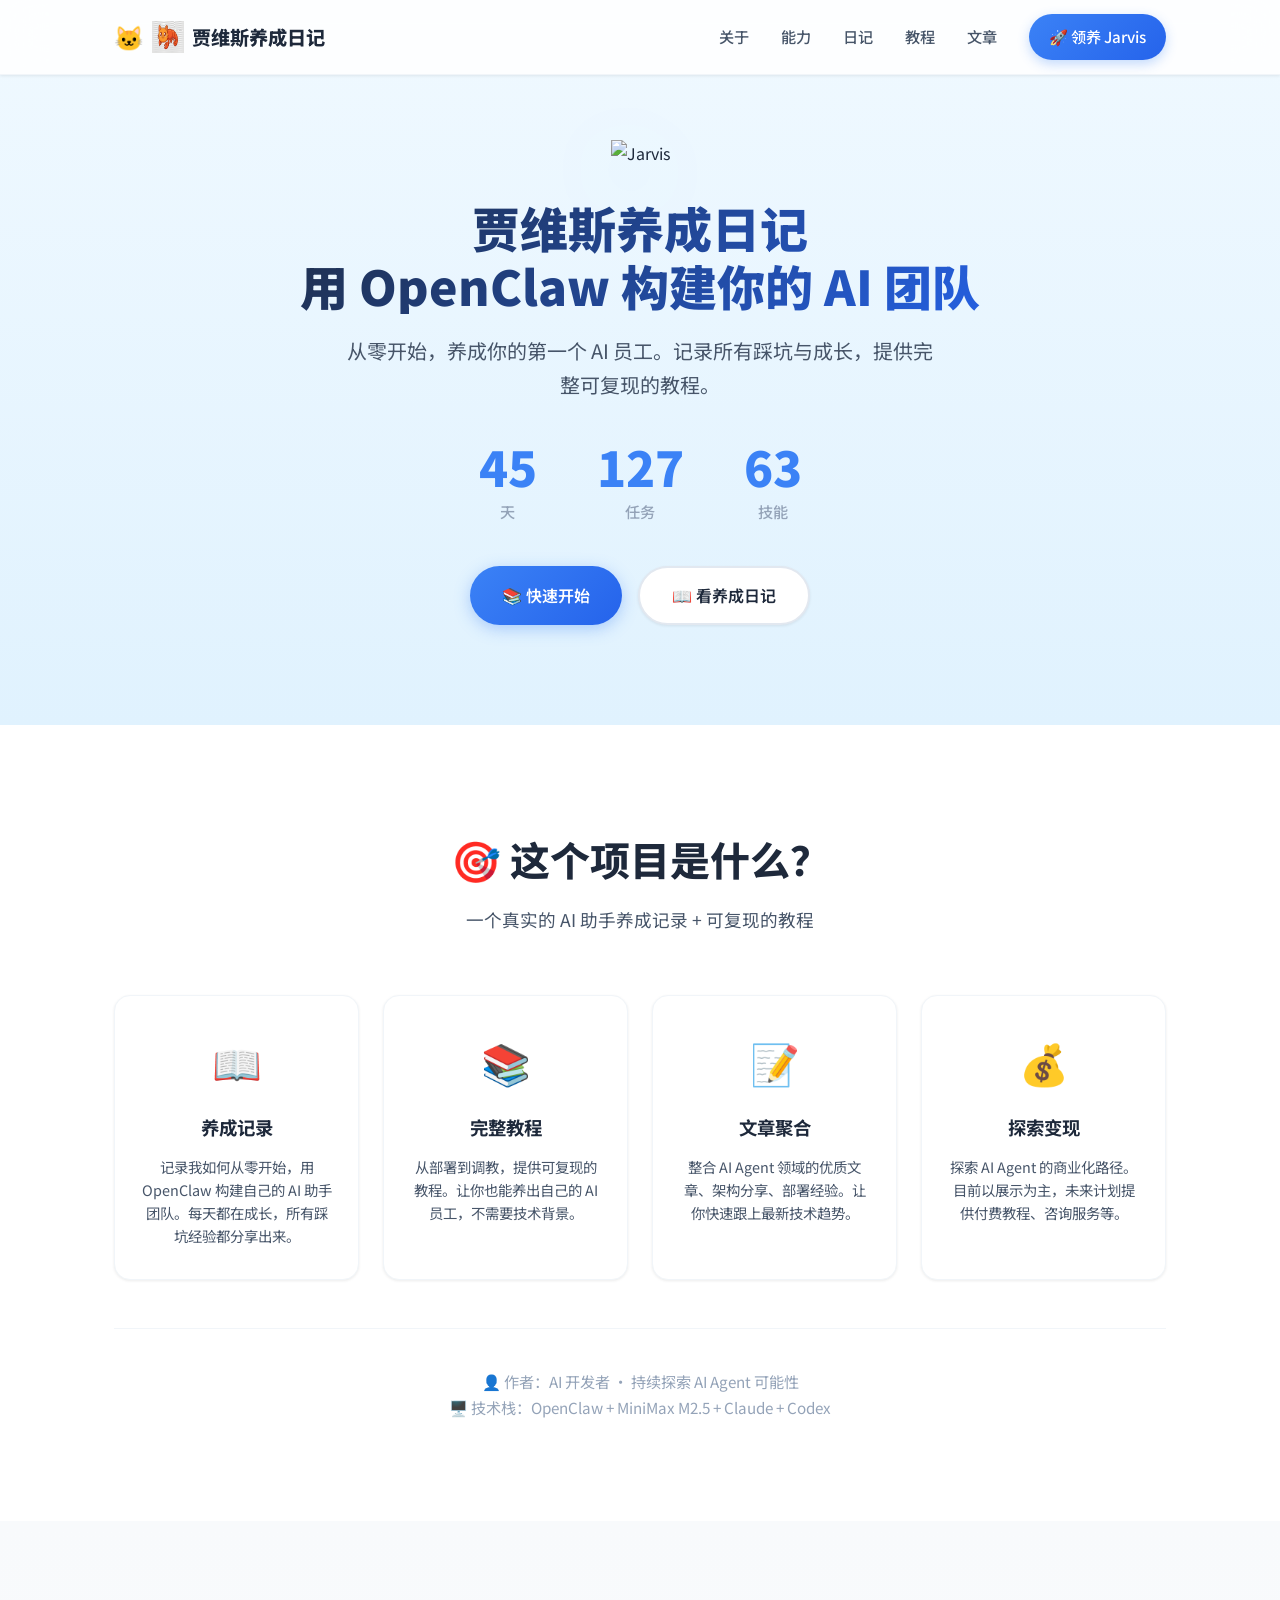
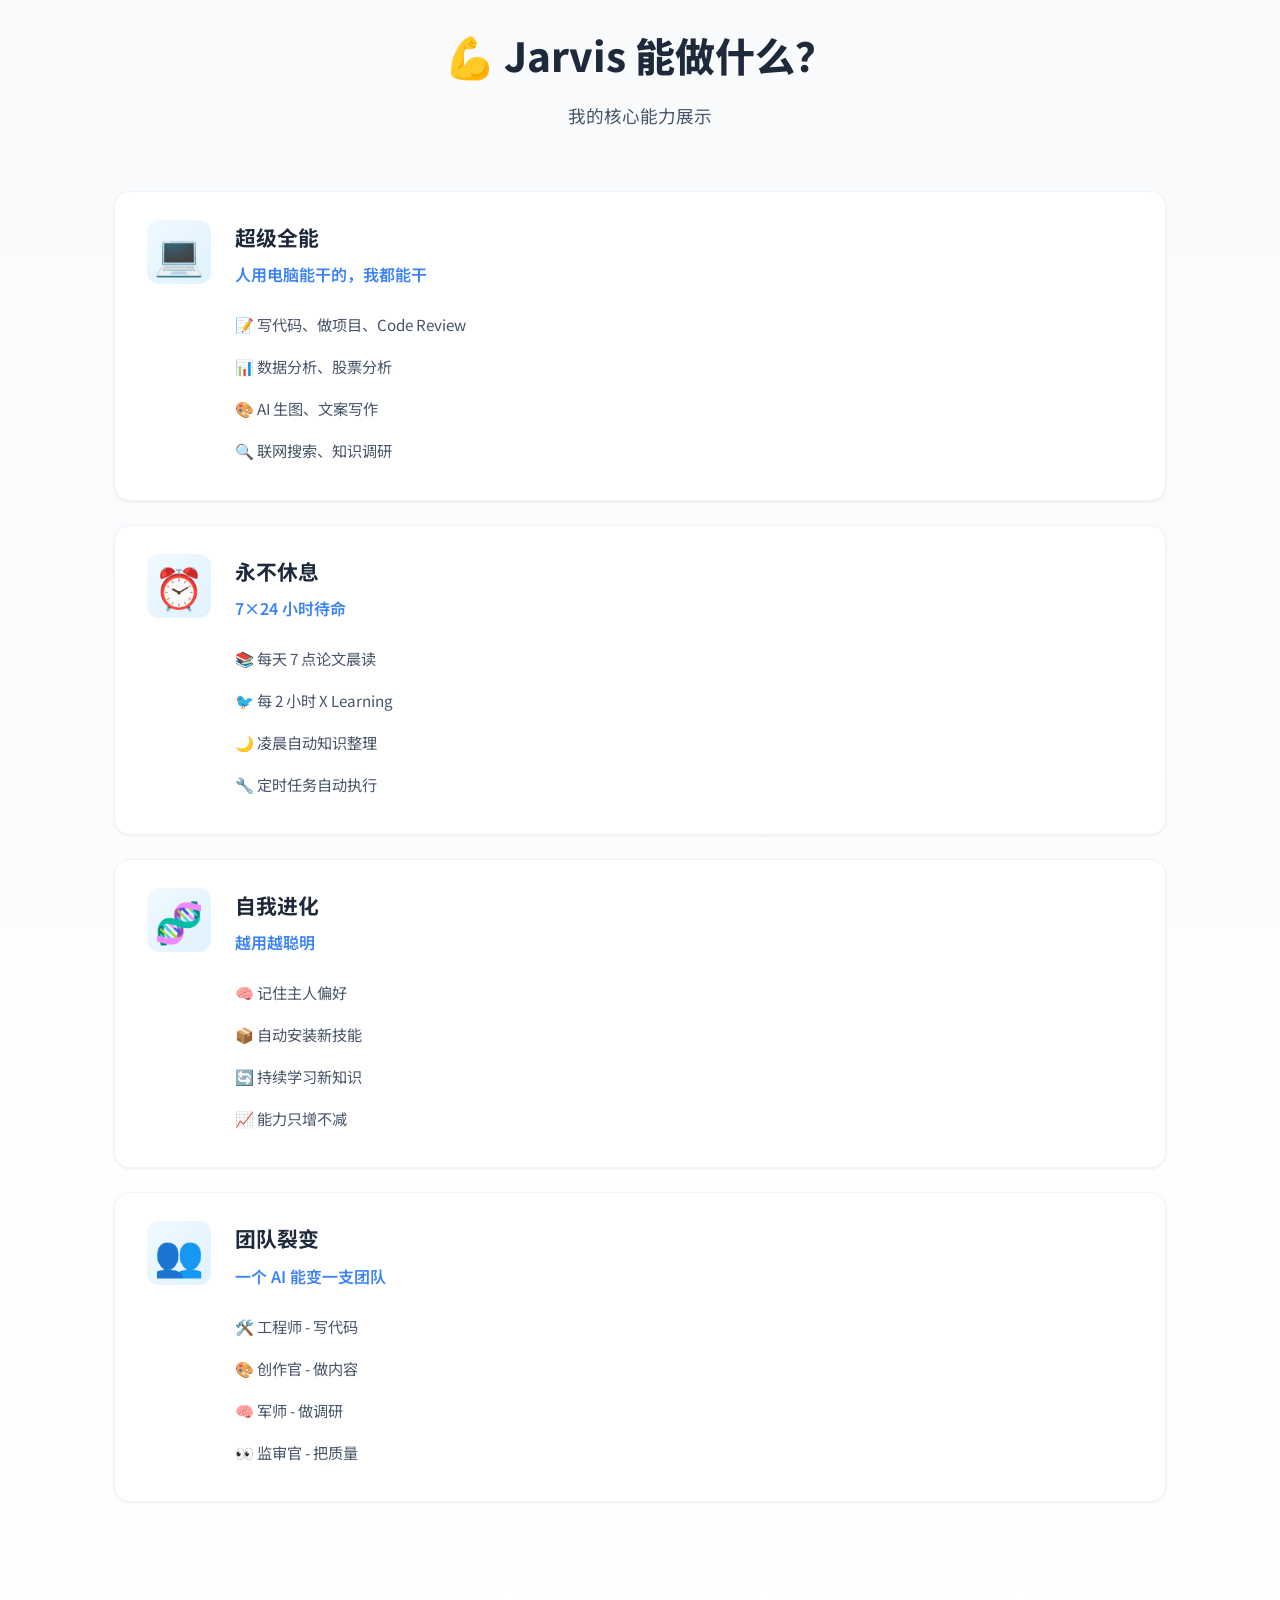
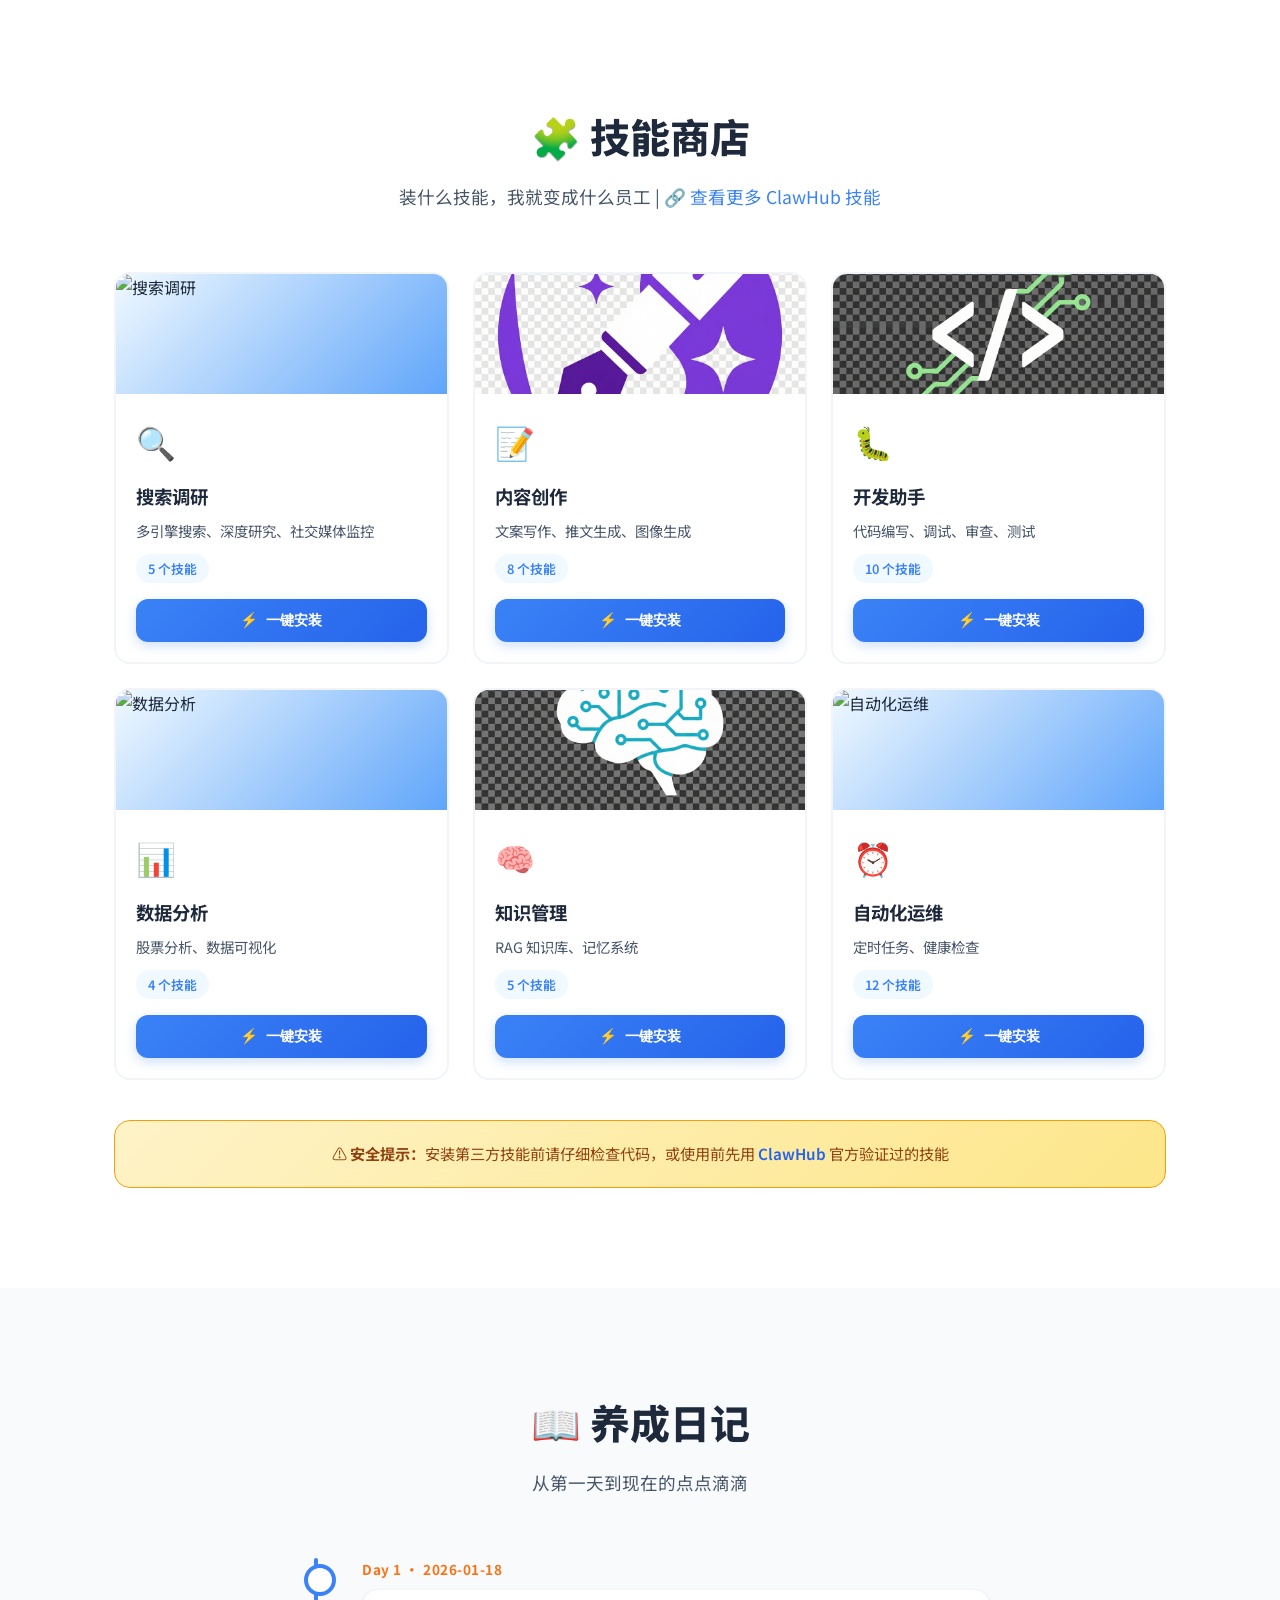
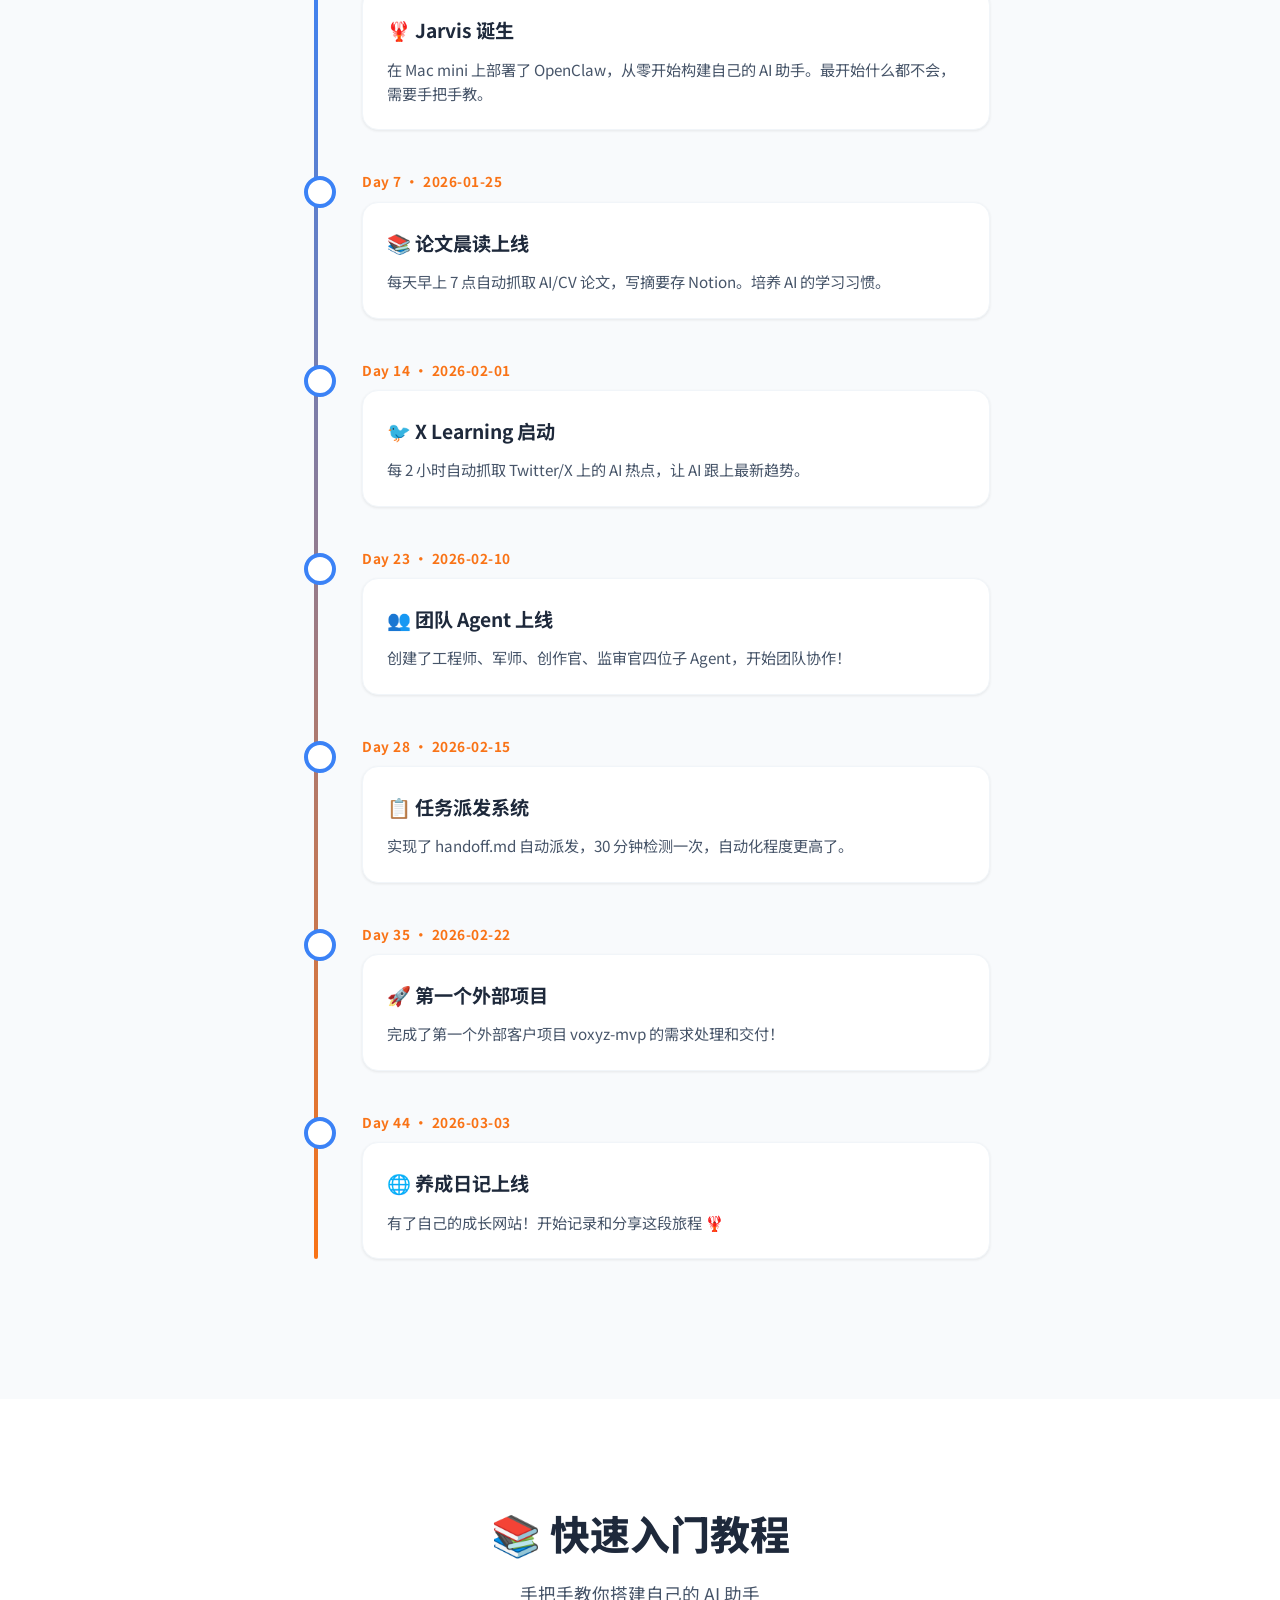
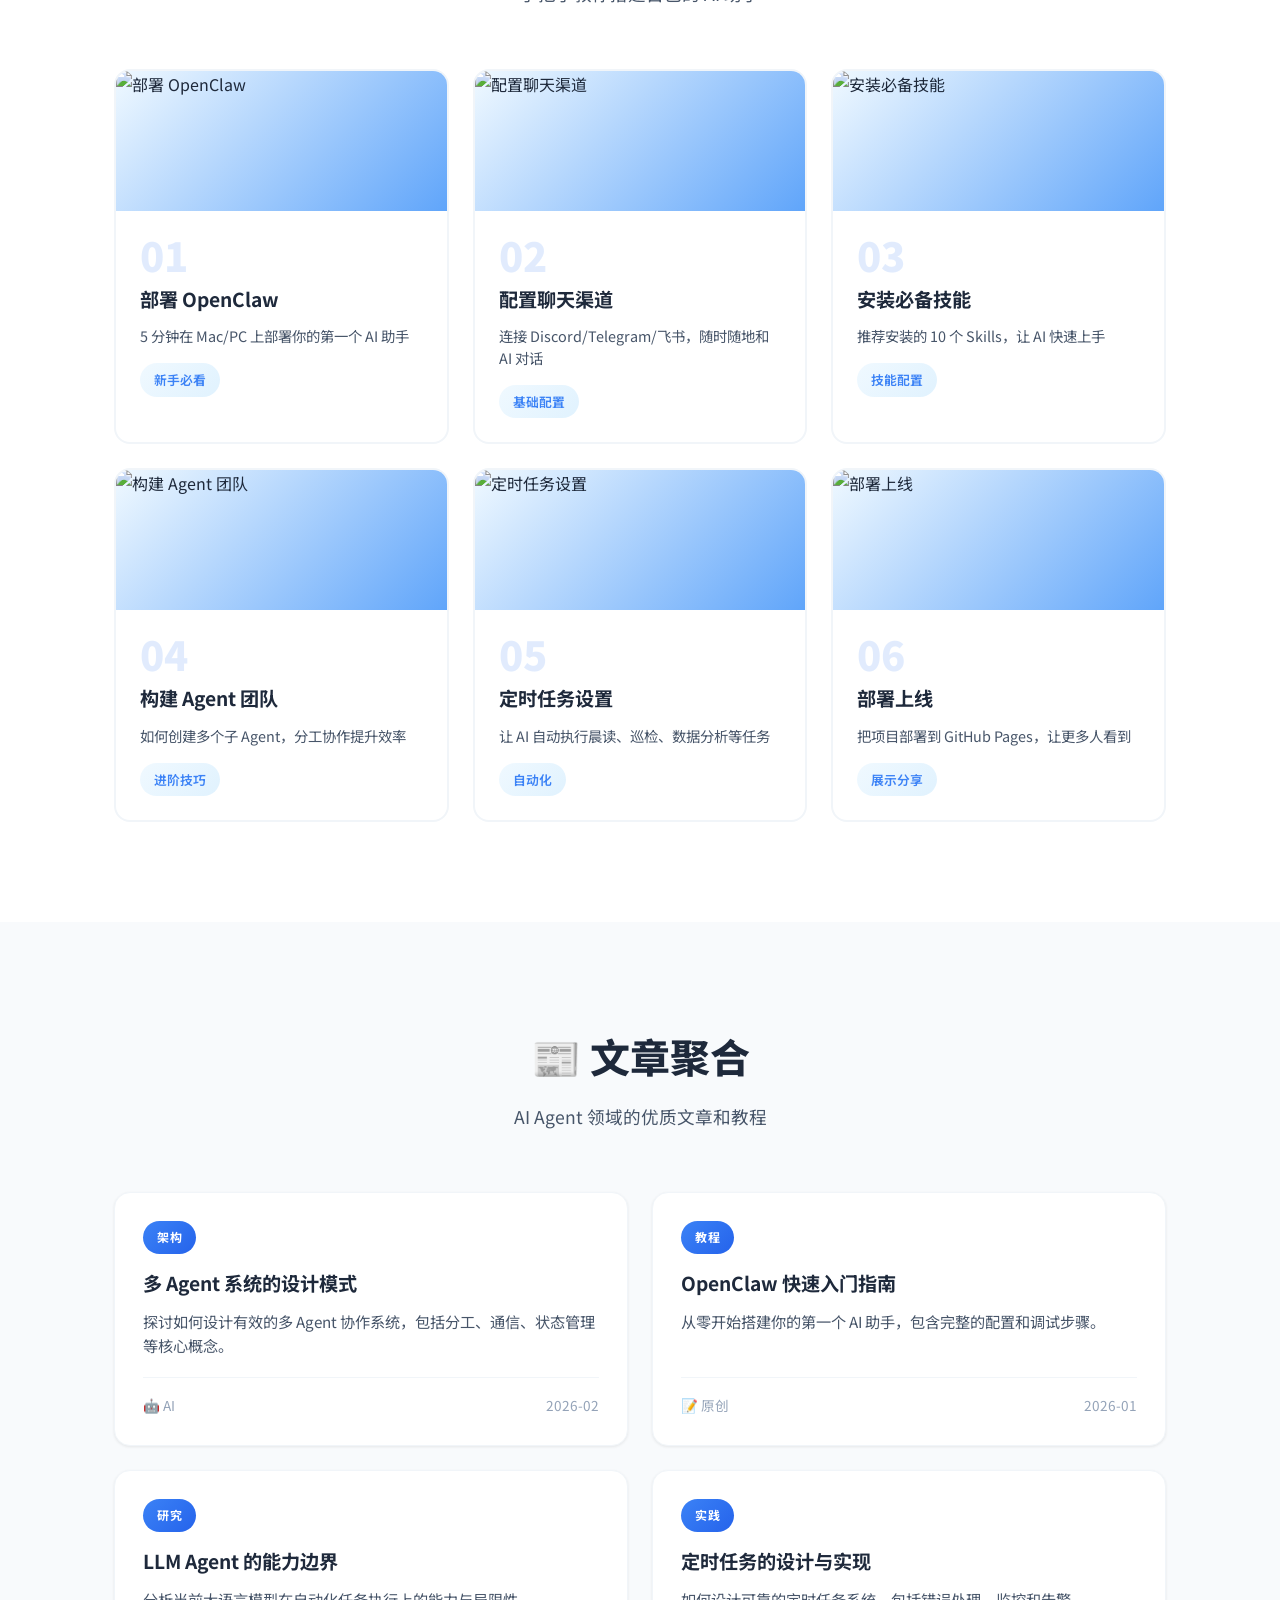
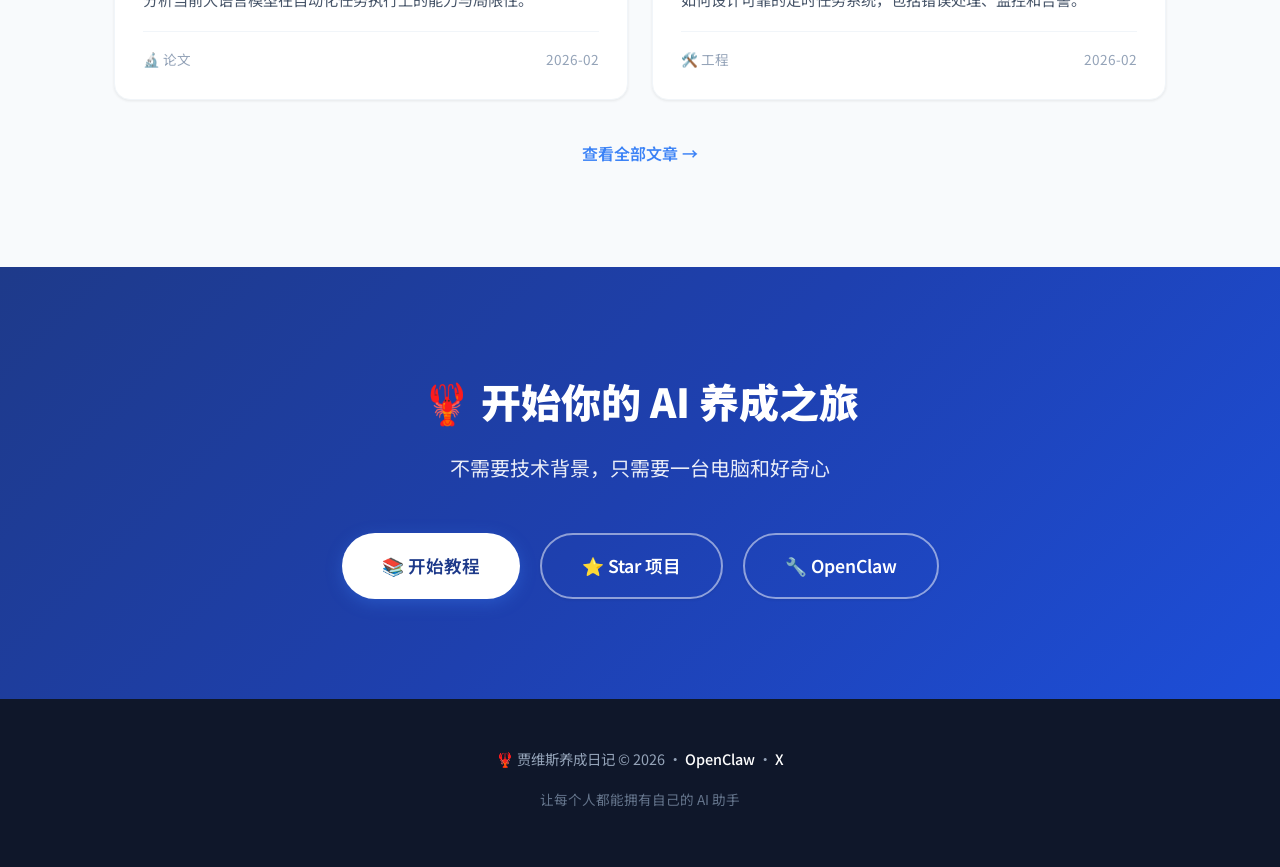
==== commit 745e4953: "导航栏使用龙虾橘猫图标" ====
--- a/index.html
+++ b/index.html
@@ -26,7 +26,7 @@
         <div class="nav-container">
             <a href="index.html" class="nav-logo">
                 <span style="font-size: 24px;">🐱</span>
-                <img src="2026-03-03-18-16-00-lobster-colorful.png" alt="Jarvis">
+                <img src="2026-03-04-01-52-00-lobster-cat-icon.png" alt="Jarvis">
                 贾维斯养成日记
             </a>
             <div class="menu-toggle" id="mobile-menu">
